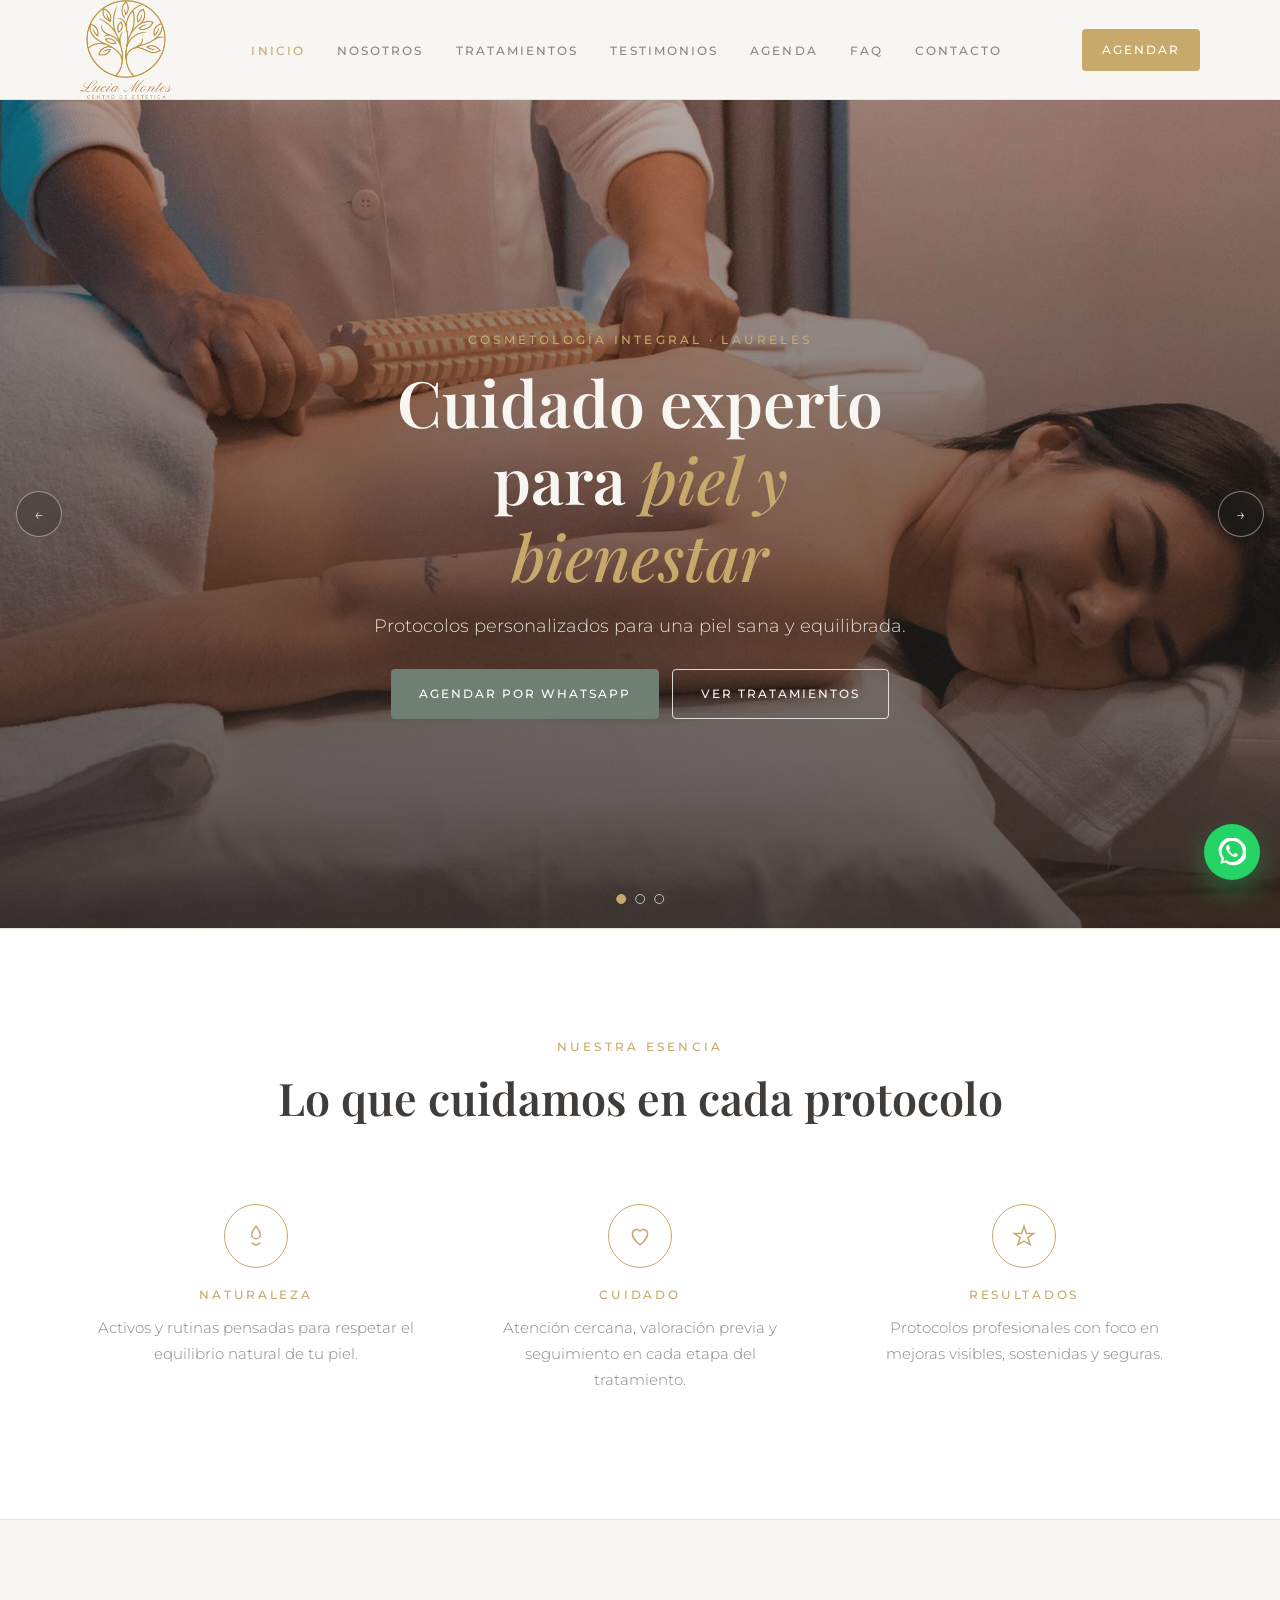
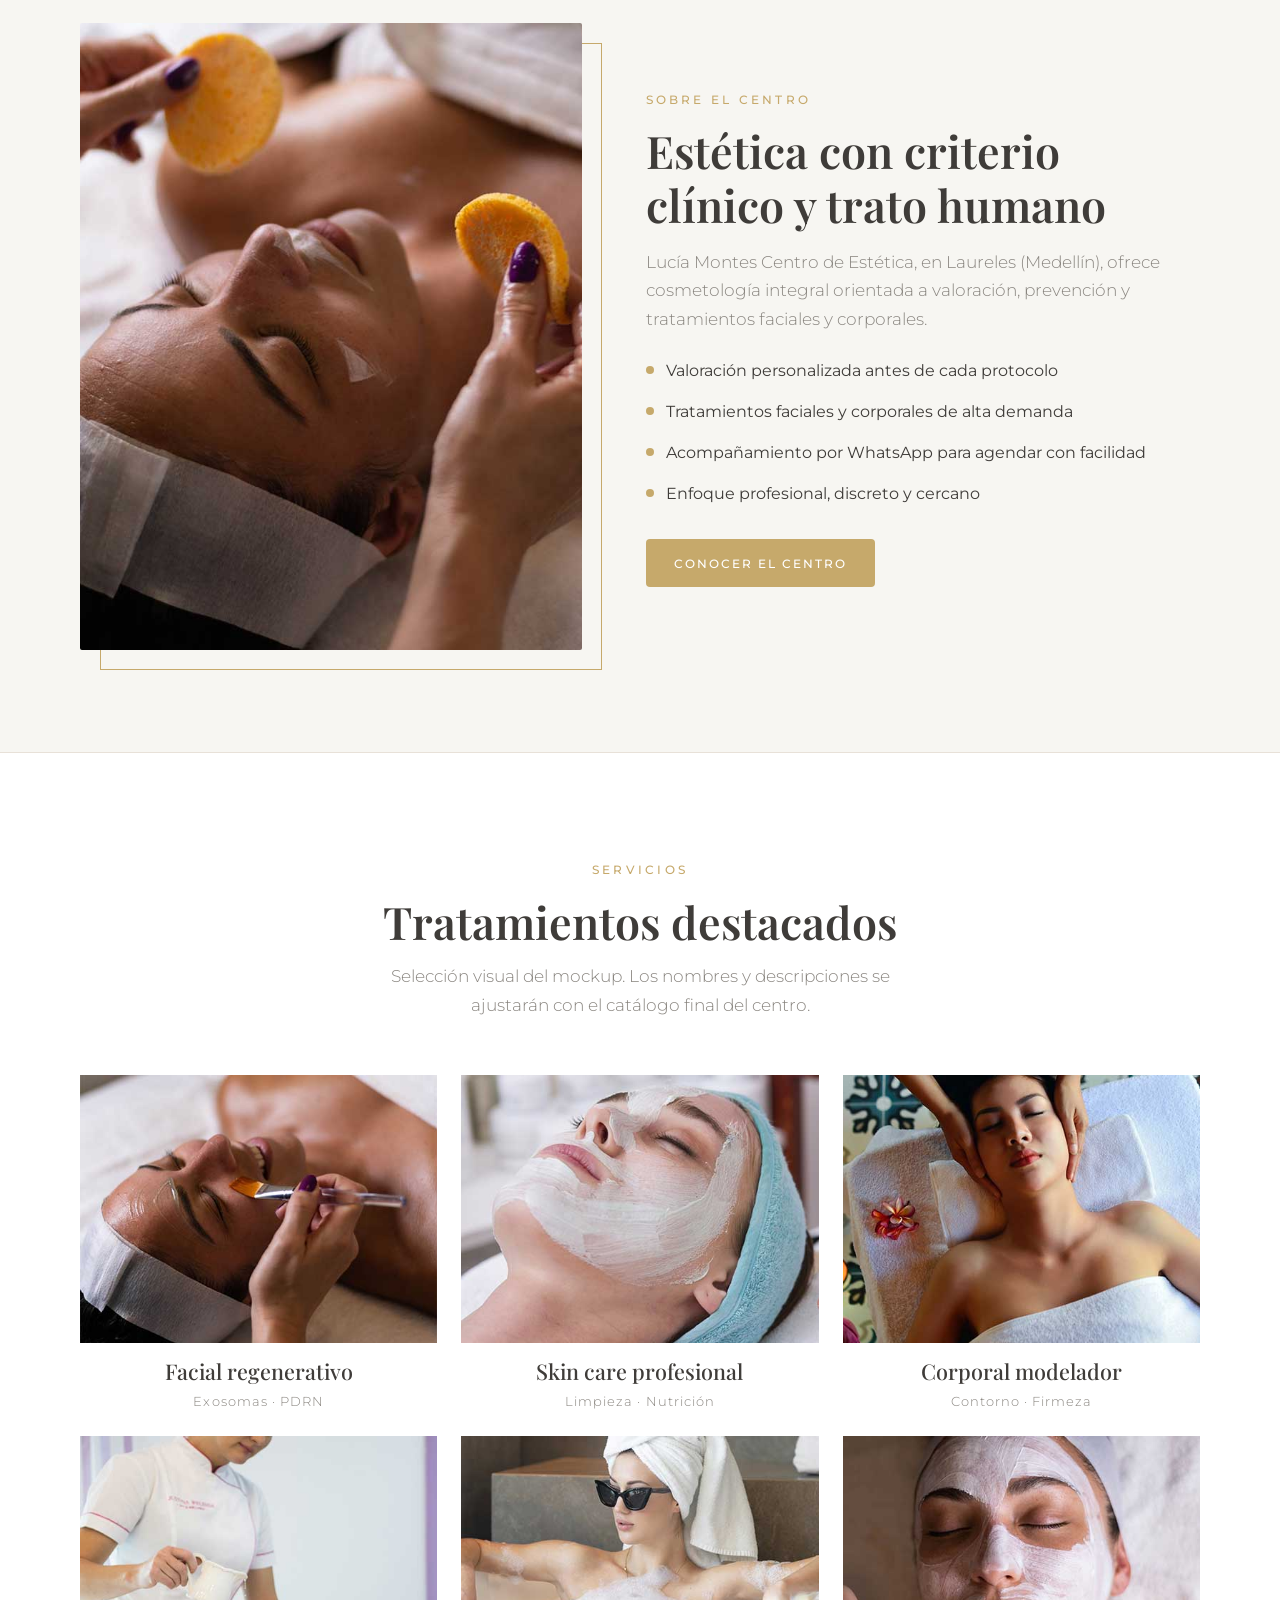
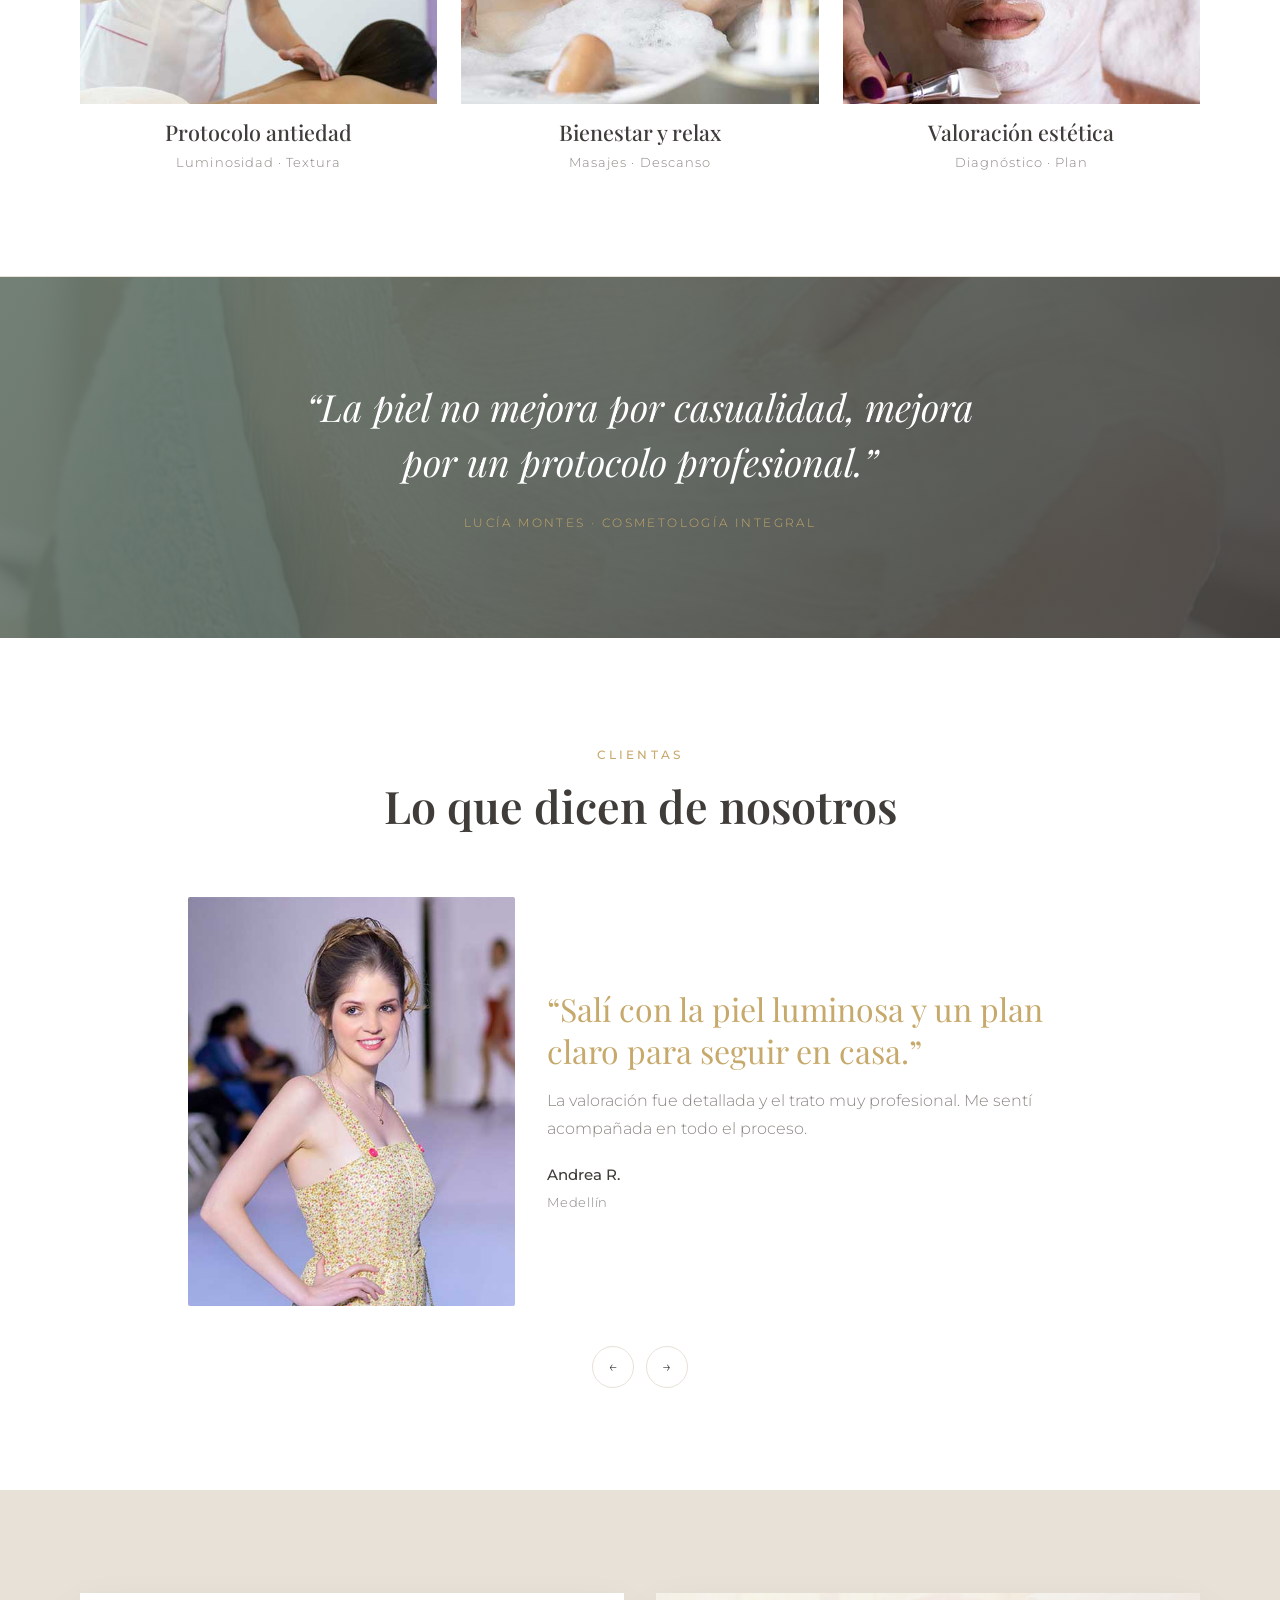
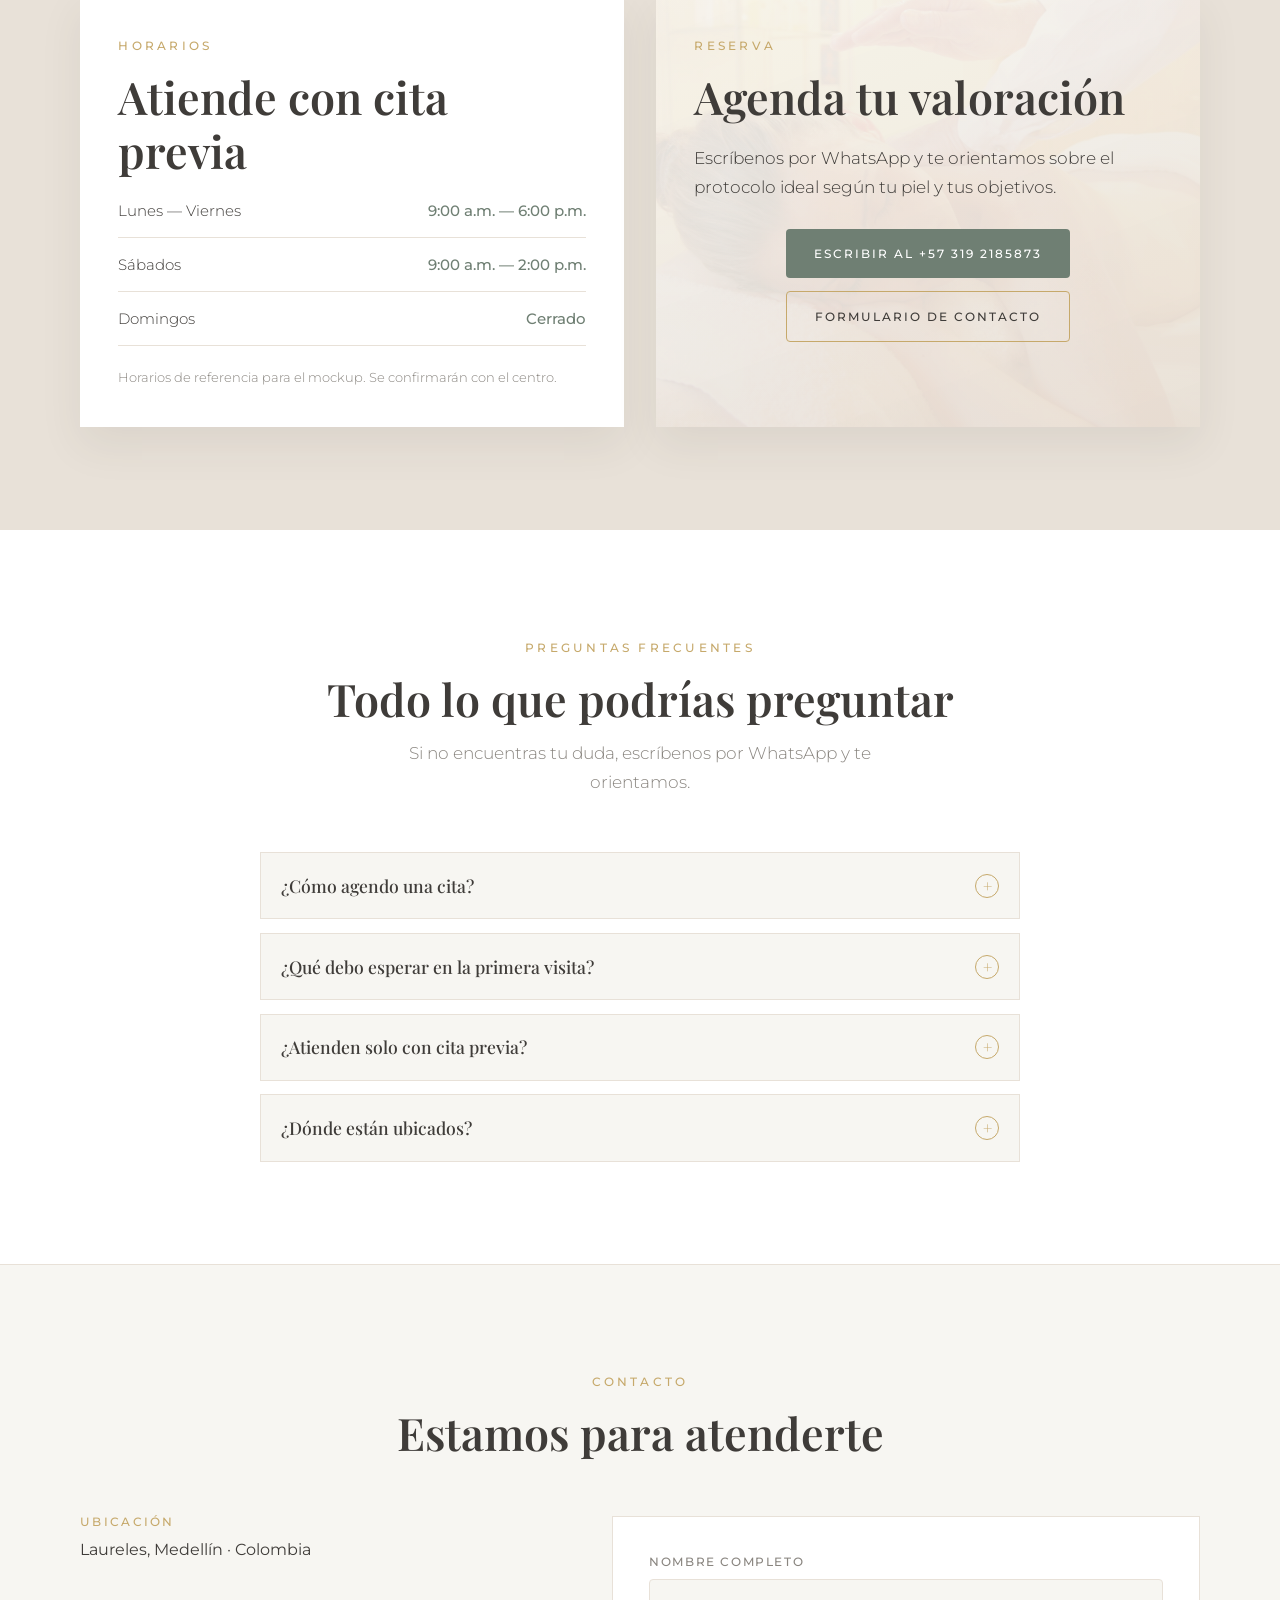
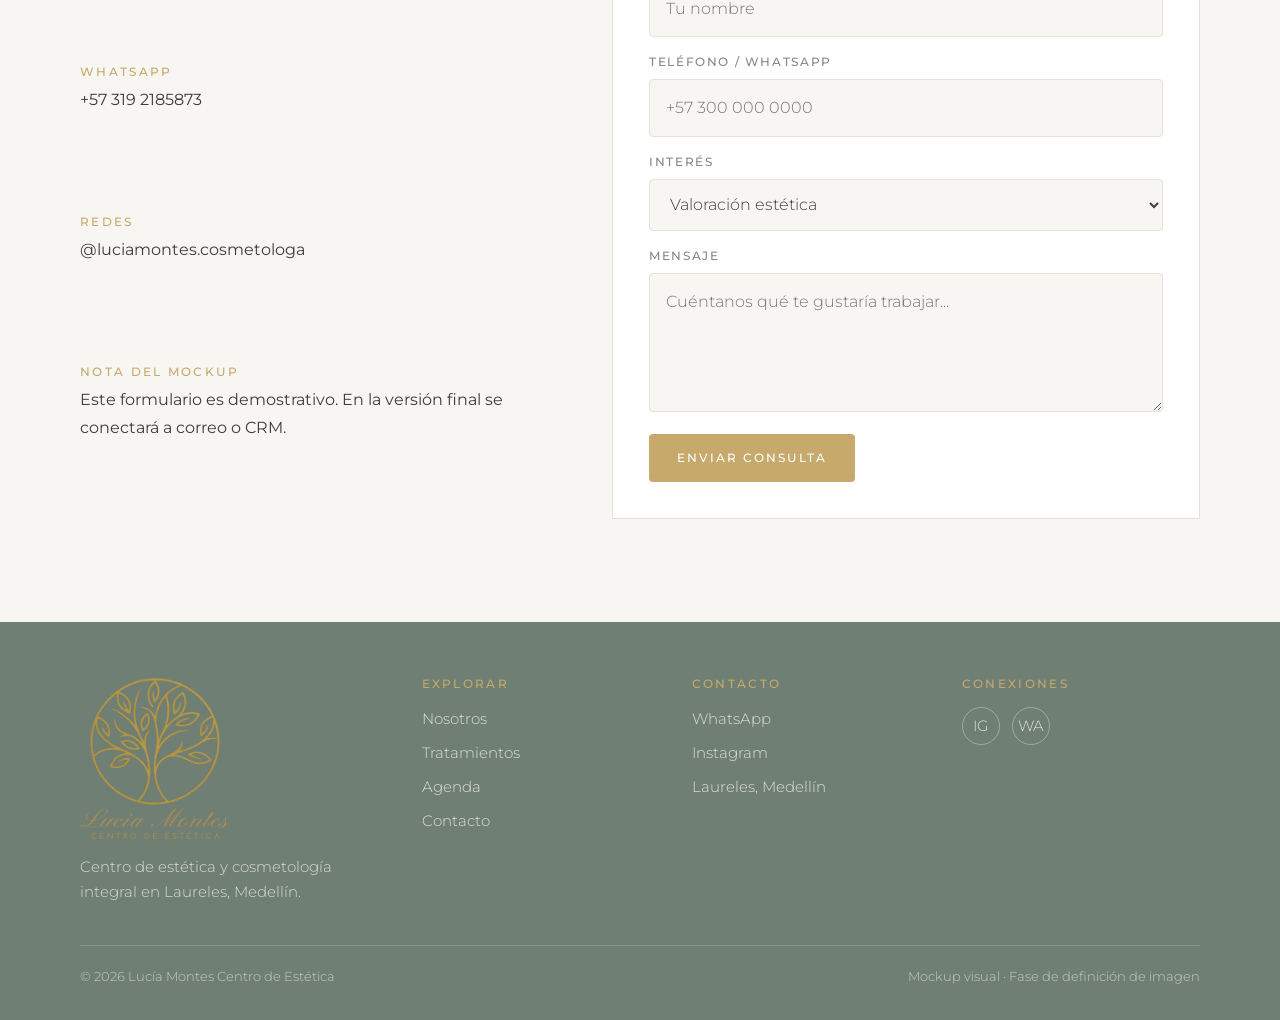
==== index.html @ 71ea3186 "Add Serenity-inspired motion and FAQ without changing core layout. Include branded preloader, scroll" ====
<!DOCTYPE html>
<html lang="es">
<head>
  <meta charset="UTF-8">
  <meta name="viewport" content="width=device-width, initial-scale=1.0">
  <title>Lucía Montes · Centro de Estética | Mockup</title>
  <meta name="description" content="Cosmetología integral en Laureles, Medellín. Protocolos personalizados para una piel sana y equilibrada.">
  <link rel="preconnect" href="https://fonts.googleapis.com">
  <link rel="preconnect" href="https://fonts.gstatic.com" crossorigin>
  <link href="https://fonts.googleapis.com/css2?family=Montserrat:wght@300;400;500;600&family=Playfair+Display:ital,wght@0,500;0,600;1,500;1,600&display=swap" rel="stylesheet">
  <link rel="stylesheet" href="css/styles.css">
  <link rel="icon" href="img/logo-icon.jpeg">
</head>
<body>
  <!-- Preloader inspirado en Serenity, con marca Lucía Montes -->
  <div class="preloader" id="preloader" aria-hidden="true">
    <div class="preloader-inner">
      <div class="preloader-icon" aria-hidden="true">
        <span class="ring"></span>
        <span class="ring"></span>
        <span class="ring"></span>
        <span class="center-dot"></span>
      </div>
      <span class="preloader-brand">Lucía <em>Montes</em></span>
    </div>
  </div>

  <!-- Header: menú limpio estilo Sitejet + logo de marca -->
  <header class="site-header" id="siteHeader">
    <div class="contenedor nav-barra">
      <a class="logo" href="#inicio" aria-label="Lucía Montes Centro de Estética">
        <img src="img/logo-transparente.png" alt="Lucía Montes Centro de Estética">
      </a>

      <button class="nav-toggle" id="navToggle" aria-label="Abrir menú" aria-expanded="false" aria-controls="navMenu">
        <span></span>
      </button>

      <nav>
        <ul class="nav-menu" id="navMenu">
          <li><a href="#inicio" class="active">Inicio</a></li>
          <li><a href="#nosotros">Nosotros</a></li>
          <li><a href="#tratamientos">Tratamientos</a></li>
          <li><a href="#testimonios">Testimonios</a></li>
          <li><a href="#agenda">Agenda</a></li>
          <li><a href="#faq">FAQ</a></li>
          <li><a href="#contacto">Contacto</a></li>
        </ul>
      </nav>

      <a class="btn btn-primario nav-cta" href="https://wa.me/573192185873" target="_blank" rel="noopener">Agendar</a>
    </div>
  </header>

  <main>
    <!-- Hero carrusel: estructura del template + marca Lucía Montes -->
    <section class="hero-carrusel" id="inicio" aria-roledescription="carrusel" aria-label="Destacados del centro">
      <div class="carrusel" data-carrusel>
        <div class="carrusel-track">
          <article class="carrusel-slide is-active">
            <img src="img/carousel-1.jpg" alt="Tratamiento facial en Lucía Montes">
            <div class="carrusel-overlay">
              <div class="carrusel-contenido">
                <span class="eyebrow eyebrow-claro">Cosmetología integral · Laureles</span>
                <h1>Cuidado experto para <em>piel y bienestar</em></h1>
                <p>Protocolos personalizados para una piel sana y equilibrada.</p>
                <div class="hero-acciones">
                  <a class="btn btn-whatsapp" href="https://wa.me/573192185873?text=Hola%2C%20quiero%20agendar%20una%20valoraci%C3%B3n" target="_blank" rel="noopener">Agendar por WhatsApp</a>
                  <a class="btn btn-claro" href="#tratamientos">Ver tratamientos</a>
                </div>
              </div>
            </div>
          </article>

          <article class="carrusel-slide">
            <img src="img/carousel-2.jpg" alt="Protocolos faciales regenerativos">
            <div class="carrusel-overlay">
              <div class="carrusel-contenido">
                <span class="eyebrow eyebrow-claro">Facial regenerativo</span>
                <h2 class="carrusel-titulo">Protocolos para luminosidad y firmeza</h2>
                <p>Valoración previa y acompañamiento en cada etapa del tratamiento.</p>
                <div class="hero-acciones">
                  <a class="btn btn-whatsapp" href="https://wa.me/573192185873?text=Hola%2C%20quiero%20informaci%C3%B3n%20de%20faciales" target="_blank" rel="noopener">Consultar facial</a>
                  <a class="btn btn-claro" href="#tratamientos">Ver tratamientos</a>
                </div>
              </div>
            </div>
          </article>

          <article class="carrusel-slide">
            <img src="img/carousel-3.jpg" alt="Tratamientos corporales">
            <div class="carrusel-overlay">
              <div class="carrusel-contenido">
                <span class="eyebrow eyebrow-claro">Corporal</span>
                <h2 class="carrusel-titulo">Cuerpo con criterio y resultados reales</h2>
                <p>Tratamientos corporales pensados para contorno, firmeza y bienestar.</p>
                <div class="hero-acciones">
                  <a class="btn btn-whatsapp" href="https://wa.me/573192185873?text=Hola%2C%20quiero%20informaci%C3%B3n%20corporal" target="_blank" rel="noopener">Consultar corporal</a>
                  <a class="btn btn-claro" href="#agenda">Agendar valoración</a>
                </div>
              </div>
            </div>
          </article>
        </div>

        <button class="carrusel-btn carrusel-prev" type="button" data-carrusel-prev aria-label="Imagen anterior">&#8592;</button>
        <button class="carrusel-btn carrusel-next" type="button" data-carrusel-next aria-label="Imagen siguiente">&#8594;</button>

        <div class="carrusel-indicadores" role="tablist" aria-label="Seleccionar imagen">
          <button type="button" class="is-active" data-carrusel-dot="0" aria-label="Ir a imagen 1"></button>
          <button type="button" data-carrusel-dot="1" aria-label="Ir a imagen 2"></button>
          <button type="button" data-carrusel-dot="2" aria-label="Ir a imagen 3"></button>
        </div>
      </div>
    </section>

    <!-- Valores: estructura Sitejet “We Care About” con lenguaje de marca -->
    <section class="seccion valores" id="valores">
      <div class="contenedor">
        <div class="seccion-titulo revelar">
          <span class="eyebrow">Nuestra esencia</span>
          <h2>Lo que cuidamos en cada protocolo</h2>
        </div>
        <div class="valores-grid">
          <article class="valor revelar">
            <div class="valor-icono" aria-hidden="true">
              <svg viewBox="0 0 24 24"><path d="M12 3c2.5 3 4 5.2 4 7.5a4 4 0 1 1-8 0C8 8.2 9.5 6 12 3z"/><path d="M8 18c1.2 1.4 2.5 2.2 4 2.2s2.8-.8 4-2.2"/></svg>
            </div>
            <h3>Naturaleza</h3>
            <p>Activos y rutinas pensadas para respetar el equilibrio natural de tu piel.</p>
          </article>
          <article class="valor revelar">
            <div class="valor-icono" aria-hidden="true">
              <svg viewBox="0 0 24 24"><path d="M12 20s-7-4.4-7-10a4 4 0 0 1 7-2.6A4 4 0 0 1 19 10c0 5.6-7 10-7 10z"/></svg>
            </div>
            <h3>Cuidado</h3>
            <p>Atención cercana, valoración previa y seguimiento en cada etapa del tratamiento.</p>
          </article>
          <article class="valor revelar">
            <div class="valor-icono" aria-hidden="true">
              <svg viewBox="0 0 24 24"><path d="M12 3l2.2 6.6H21l-5.4 3.9 2.1 6.5L12 16.8 6.3 20l2.1-6.5L3 9.6h6.8L12 3z"/></svg>
            </div>
            <h3>Resultados</h3>
            <p>Protocolos profesionales con foco en mejoras visibles, sostenidas y seguras.</p>
          </article>
        </div>
      </div>
    </section>

    <!-- Nosotros: bloque de plantilla HTML Codex, rediseñado -->
    <section class="seccion" id="nosotros">
      <div class="contenedor sobre-grid">
        <div class="sobre-foto revelar">
          <img src="img/about.jpg" alt="Espacio de atención Lucía Montes">
        </div>
        <div class="sobre-copy revelar">
          <span class="eyebrow">Sobre el centro</span>
          <h2>Estética con criterio clínico y trato humano</h2>
          <p class="lead">
            Lucía Montes Centro de Estética, en Laureles (Medellín), ofrece cosmetología integral
            orientada a valoración, prevención y tratamientos faciales y corporales.
          </p>
          <ul class="sobre-lista">
            <li>Valoración personalizada antes de cada protocolo</li>
            <li>Tratamientos faciales y corporales de alta demanda</li>
            <li>Acompañamiento por WhatsApp para agendar con facilidad</li>
            <li>Enfoque profesional, discreto y cercano</li>
          </ul>
          <a class="btn btn-primario" href="#contacto">Conocer el centro</a>
        </div>
      </div>
    </section>

    <!-- Tratamientos: grid visual Sitejet + catálogo tipo plantilla -->
    <section class="seccion" id="tratamientos" style="background: var(--blanco); border-block: 1px solid var(--beige-nude);">
      <div class="contenedor">
        <div class="seccion-titulo revelar">
          <span class="eyebrow">Servicios</span>
          <h2>Tratamientos destacados</h2>
          <p class="lead">Selección visual del mockup. Los nombres y descripciones se ajustarán con el catálogo final del centro.</p>
        </div>
        <div class="tratamientos-grid">
          <a class="tratamiento lift-on-hover revelar" href="#contacto">
            <figure class="img-zoom"><img src="img/service-1.jpg" alt="Tratamiento facial regenerativo"></figure>
            <h3>Facial regenerativo</h3>
            <span>Exosomas · PDRN</span>
          </a>
          <a class="tratamiento lift-on-hover revelar" href="#contacto">
            <figure class="img-zoom"><img src="img/service-2.jpg" alt="Cuidado de la piel"></figure>
            <h3>Skin care profesional</h3>
            <span>Limpieza · Nutrición</span>
          </a>
          <a class="tratamiento lift-on-hover revelar" href="#contacto">
            <figure class="img-zoom"><img src="img/service-3.jpg" alt="Tratamiento corporal"></figure>
            <h3>Corporal modelador</h3>
            <span>Contorno · Firmeza</span>
          </a>
          <a class="tratamiento lift-on-hover revelar" href="#contacto">
            <figure class="img-zoom"><img src="img/service-4.jpg" alt="Protocolo antiedad"></figure>
            <h3>Protocolo antiedad</h3>
            <span>Luminosidad · Textura</span>
          </a>
          <a class="tratamiento lift-on-hover revelar" href="#contacto">
            <figure class="img-zoom"><img src="img/service-5.jpg" alt="Masaje relajante"></figure>
            <h3>Bienestar y relax</h3>
            <span>Masajes · Descanso</span>
          </a>
          <a class="tratamiento lift-on-hover revelar" href="#contacto">
            <figure class="img-zoom"><img src="img/service-6.jpg" alt="Valoración estética"></figure>
            <h3>Valoración estética</h3>
            <span>Diagnóstico · Plan</span>
          </a>
        </div>
      </div>
    </section>

    <!-- Frase de marca -->
    <section class="seccion cita-marca">
      <div class="contenedor revelar">
        <blockquote>
          “La piel no mejora por casualidad, mejora por un protocolo profesional.”
        </blockquote>
        <cite>Lucía Montes · Cosmetología integral</cite>
      </div>
    </section>

    <!-- Testimonios: slider estilo Berlin -->
    <section class="seccion testimonios" id="testimonios">
      <div class="contenedor">
        <div class="seccion-titulo revelar">
          <span class="eyebrow">Clientas</span>
          <h2>Lo que dicen de nosotros</h2>
        </div>

        <div class="testimonio-slider revelar" data-slider>
          <div class="testimonio-track">
            <article class="testimonio">
              <img class="testimonio-foto" src="img/team-1.jpg" alt="Clienta satisfecha">
              <div class="testimonio-texto">
                <q>Salí con la piel luminosa y un plan claro para seguir en casa.</q>
                <p>La valoración fue detallada y el trato muy profesional. Me sentí acompañada en todo el proceso.</p>
                <strong>Andrea R.</strong>
                <span>Medellín</span>
              </div>
            </article>
            <article class="testimonio">
              <img class="testimonio-foto" src="img/carousel-2.jpg" alt="Resultado de tratamiento">
              <div class="testimonio-texto">
                <q>El protocolo corporal superó lo que esperaba.</q>
                <p>Agenda fácil por WhatsApp y seguimiento cercano. El espacio transmite calma y confianza.</p>
                <strong>Carolina M.</strong>
                <span>Laureles</span>
              </div>
            </article>
            <article class="testimonio">
              <img class="testimonio-foto" src="img/about.jpg" alt="Experiencia en el centro">
              <div class="testimonio-texto">
                <q>Por fin encontré un centro con criterio y resultados.</q>
                <p>Me explicaron cada paso sin promesas vacías. Eso marca la diferencia.</p>
                <strong>Juliana P.</strong>
                <span>Envigado</span>
              </div>
            </article>
          </div>
          <div class="slider-controles">
            <button class="slider-btn" type="button" data-prev aria-label="Anterior">&#8592;</button>
            <button class="slider-btn" type="button" data-next aria-label="Siguiente">&#8594;</button>
          </div>
        </div>
      </div>
    </section>

    <!-- Agenda: horarios (plantilla) + CTA WhatsApp -->
    <section class="seccion agenda" id="agenda">
      <div class="contenedor agenda-grid">
        <div class="agenda-card revelar">
          <span class="eyebrow">Horarios</span>
          <h2>Atiende con cita previa</h2>
          <ul class="horarios">
            <li><span>Lunes — Viernes</span><span>9:00 a.m. — 6:00 p.m.</span></li>
            <li><span>Sábados</span><span>9:00 a.m. — 2:00 p.m.</span></li>
            <li><span>Domingos</span><span>Cerrado</span></li>
          </ul>
          <p class="form-nota" style="margin-top: 1.25rem;">Horarios de referencia para el mockup. Se confirmarán con el centro.</p>
        </div>
        <div class="cta-card revelar">
          <span class="eyebrow">Reserva</span>
          <h2>Agenda tu valoración</h2>
          <p class="lead">Escríbenos por WhatsApp y te orientamos sobre el protocolo ideal según tu piel y tus objetivos.</p>
          <div class="hero-acciones">
            <a class="btn btn-whatsapp" href="https://wa.me/573192185873?text=Hola%2C%20quiero%20agendar%20una%20valoraci%C3%B3n" target="_blank" rel="noopener">Escribir al +57 319 2185873</a>
            <a class="btn btn-outline" href="#contacto">Formulario de contacto</a>
          </div>
        </div>
      </div>
    </section>

    <!-- FAQ: elemento útil de Serenity -->
    <section class="seccion faq" id="faq">
      <div class="contenedor">
        <div class="seccion-titulo revelar">
          <span class="eyebrow">Preguntas frecuentes</span>
          <h2>Todo lo que podrías preguntar</h2>
          <p class="lead">Si no encuentras tu duda, escríbenos por WhatsApp y te orientamos.</p>
        </div>
        <div class="faq-lista revelar">
          <article class="faq-item">
            <button class="faq-head" type="button" aria-expanded="false">
              <span>¿Cómo agendo una cita?</span>
              <span class="faq-icon" aria-hidden="true">+</span>
            </button>
            <div class="faq-body">
              <p>Escríbenos por WhatsApp al +57 319 2185873 o usa el formulario de contacto. Te guiamos según tu objetivo y te confirmamos disponibilidad.</p>
            </div>
          </article>
          <article class="faq-item">
            <button class="faq-head" type="button" aria-expanded="false">
              <span>¿Qué debo esperar en la primera visita?</span>
              <span class="faq-icon" aria-hidden="true">+</span>
            </button>
            <div class="faq-body">
              <p>Hacemos una valoración personalizada, revisamos tu historial y objetivos, y definimos el protocolo más adecuado antes de iniciar cualquier tratamiento.</p>
            </div>
          </article>
          <article class="faq-item">
            <button class="faq-head" type="button" aria-expanded="false">
              <span>¿Atienden solo con cita previa?</span>
              <span class="faq-icon" aria-hidden="true">+</span>
            </button>
            <div class="faq-body">
              <p>Sí. Trabajamos con cita previa para cuidar el tiempo de cada clienta y garantizar un espacio tranquilo y personalizado.</p>
            </div>
          </article>
          <article class="faq-item">
            <button class="faq-head" type="button" aria-expanded="false">
              <span>¿Dónde están ubicados?</span>
              <span class="faq-icon" aria-hidden="true">+</span>
            </button>
            <div class="faq-body">
              <p>Estamos en Laureles, Medellín. Al agendar te compartimos la dirección exacta y recomendaciones de llegada.</p>
            </div>
          </article>
        </div>
      </div>
    </section>

    <!-- Contacto -->
    <section class="seccion" id="contacto">
      <div class="contenedor">
        <div class="seccion-titulo revelar">
          <span class="eyebrow">Contacto</span>
          <h2>Estamos para atenderte</h2>
        </div>
        <div class="contacto-grid">
          <div class="contacto-datos revelar">
            <div class="dato">
              <h3>Ubicación</h3>
              <p>Laureles, Medellín · Colombia</p>
            </div>
            <div class="dato">
              <h3>WhatsApp</h3>
              <p><a href="https://wa.me/573192185873" target="_blank" rel="noopener">+57 319 2185873</a></p>
            </div>
            <div class="dato">
              <h3>Redes</h3>
              <p><a href="https://instagram.com/luciamontes.cosmetologa" target="_blank" rel="noopener">@luciamontes.cosmetologa</a></p>
            </div>
            <div class="dato">
              <h3>Nota del mockup</h3>
              <p>Este formulario es demostrativo. En la versión final se conectará a correo o CRM.</p>
            </div>
          </div>

          <form class="formulario revelar" id="formContacto" action="#" method="post">
            <div class="campo">
              <label for="nombre">Nombre completo</label>
              <input id="nombre" name="nombre" type="text" placeholder="Tu nombre" required>
            </div>
            <div class="campo">
              <label for="telefono">Teléfono / WhatsApp</label>
              <input id="telefono" name="telefono" type="tel" placeholder="+57 300 000 0000" required>
            </div>
            <div class="campo">
              <label for="servicio">Interés</label>
              <select id="servicio" name="servicio">
                <option value="valoracion">Valoración estética</option>
                <option value="facial">Tratamiento facial</option>
                <option value="corporal">Tratamiento corporal</option>
                <option value="otro">Otro</option>
              </select>
            </div>
            <div class="campo">
              <label for="mensaje">Mensaje</label>
              <textarea id="mensaje" name="mensaje" rows="4" placeholder="Cuéntanos qué te gustaría trabajar..."></textarea>
            </div>
            <button class="btn btn-primario" type="submit">Enviar consulta</button>
            <p class="form-nota" id="formFeedback" hidden>Gracias. En el mockup este envío solo simula la confirmación.</p>
          </form>
        </div>
      </div>
    </section>
  </main>

  <footer class="site-footer">
    <div class="contenedor">
      <div class="footer-grid">
        <div class="footer-brand">
          <img src="img/logo-transparente.png" alt="Lucía Montes">
          <p>Centro de estética y cosmetología integral en Laureles, Medellín.</p>
        </div>
        <div>
          <h3>Explorar</h3>
          <a href="#nosotros">Nosotros</a>
          <a href="#tratamientos">Tratamientos</a>
          <a href="#agenda">Agenda</a>
          <a href="#contacto">Contacto</a>
        </div>
        <div>
          <h3>Contacto</h3>
          <a href="https://wa.me/573192185873" target="_blank" rel="noopener">WhatsApp</a>
          <a href="https://instagram.com/luciamontes.cosmetologa" target="_blank" rel="noopener">Instagram</a>
          <a href="#inicio">Laureles, Medellín</a>
        </div>
        <div>
          <h3>Conexiones</h3>
          <div class="redes">
            <a href="https://instagram.com/luciamontes.cosmetologa" target="_blank" rel="noopener" aria-label="Instagram">IG</a>
            <a href="https://wa.me/573192185873" target="_blank" rel="noopener" aria-label="WhatsApp">WA</a>
          </div>
        </div>
      </div>
      <div class="footer-copy">
        <span>© 2026 Lucía Montes Centro de Estética</span>
        <span>Mockup visual · Fase de definición de imagen</span>
      </div>
    </div>
  </footer>

  <button class="scroll-top" id="scrollTop" type="button" aria-label="Volver arriba">↑</button>

  <a class="wa-flotante" href="https://wa.me/573192185873" target="_blank" rel="noopener" aria-label="Chatear por WhatsApp">
    <svg viewBox="0 0 24 24" aria-hidden="true"><path d="M20.5 3.5A11 11 0 0 0 3.1 17.7L2 22l4.4-1.1A11 11 0 1 0 20.5 3.5zm-8.5 17a9 9 0 0 1-4.6-1.3l-.3-.2-2.6.7.7-2.5-.2-.3a9 9 0 1 1 7 3.6zm5-6.7c-.3-.1-1.6-.8-1.9-.9s-.4-.1-.6.1-.7.9-.8 1-.3.2-.6.1a7.4 7.4 0 0 1-2.2-1.4 8.2 8.2 0 0 1-1.5-1.9c-.2-.3 0-.4.1-.6l.5-.6c.1-.2.2-.3.3-.5s0-.4 0-.5-.6-1.5-.8-2-.4-.5-.6-.5h-.5c-.2 0-.5.1-.7.3a2.3 2.3 0 0 0-.7 1.7c0 1 0 1.9.8 3a13 13 0 0 0 2.5 3 11.7 11.7 0 0 0 3.5 2.1c.5.2.9.2 1.2.1a2.5 2.5 0 0 0 1.7-1.1c.2-.3.2-.6.1-.8l-.5-.2z"/></svg>
  </a>

  <script src="js/main.js"></script>
</body>
</html>
---- css/styles.css ----
/* =========================================================
   Lucía Montes — Centro de Estética
   Mockup visual · Paleta y tipografía de marca
   ========================================================= */

:root {
  --verde-salvia: #6f7f73;
  --beige-nude: #e8e1d8;
  --blanco-marfil: #f7f6f2;
  --dorado-champan: #c6a96b;
  --gris-taupe: #8a8680;
  --texto: #3f3c39;
  --texto-suave: #8a8680;
  --blanco: #ffffff;
  --sombra-suave: 0 18px 40px rgba(63, 60, 57, 0.08);
  --radio: 4px;
  --contenedor: 1120px;
  --fuente-display: "Playfair Display", Georgia, serif;
  --fuente-cuerpo: "Montserrat", system-ui, sans-serif;
  --transicion: 0.3s ease;
}

*,
*::before,
*::after {
  box-sizing: border-box;
  margin: 0;
  padding: 0;
}

html {
  scroll-behavior: smooth;
}

body {
  font-family: var(--fuente-cuerpo);
  font-weight: 300;
  font-size: 1rem;
  line-height: 1.7;
  color: var(--texto);
  background: var(--blanco-marfil);
  -webkit-font-smoothing: antialiased;
}

img {
  max-width: 100%;
  display: block;
}

a {
  color: inherit;
  text-decoration: none;
  transition: color var(--transicion), background var(--transicion), border-color var(--transicion);
}

ul {
  list-style: none;
}

button {
  font: inherit;
  border: none;
  background: none;
  cursor: pointer;
}

.contenedor {
  width: min(100% - 3rem, var(--contenedor));
  margin-inline: auto;
}

.eyebrow {
  display: inline-block;
  font-size: 0.72rem;
  font-weight: 500;
  letter-spacing: 0.28em;
  text-transform: uppercase;
  color: var(--dorado-champan);
  margin-bottom: 0.85rem;
}

h1,
h2,
h3 {
  font-family: var(--fuente-display);
  font-weight: 600;
  line-height: 1.2;
  color: var(--texto);
}

h1 {
  font-size: clamp(2.4rem, 5vw, 4.4rem);
}

h2 {
  font-size: clamp(1.9rem, 3.5vw, 3rem);
}

h3 {
  font-size: 1.25rem;
}

.lead {
  font-size: 1.05rem;
  color: var(--texto-suave);
  max-width: 34rem;
}

.seccion {
  padding: clamp(4rem, 8vw, 6.5rem) 0;
  position: relative;
}

.seccion-titulo {
  text-align: center;
  margin-bottom: clamp(2.5rem, 5vw, 3.5rem);
}

.seccion-titulo .lead {
  margin: 0.85rem auto 0;
}

/* ---------- Botones ---------- */

.btn {
  display: inline-flex;
  align-items: center;
  justify-content: center;
  gap: 0.55rem;
  min-height: 3rem;
  padding: 0.85rem 1.75rem;
  border-radius: var(--radio);
  font-size: 0.78rem;
  font-weight: 500;
  letter-spacing: 0.16em;
  text-transform: uppercase;
  transition: transform var(--transicion), box-shadow var(--transicion), background var(--transicion), color var(--transicion);
}

.btn:hover {
  transform: translateY(-1px);
}

.btn-primario {
  background: var(--dorado-champan);
  color: var(--blanco);
}

.btn-primario:hover {
  background: #b59758;
  box-shadow: 0 10px 24px rgba(198, 169, 107, 0.35);
}

.btn-outline {
  border: 1px solid var(--dorado-champan);
  color: var(--texto);
  background: transparent;
}

.btn-outline:hover {
  background: var(--dorado-champan);
  color: var(--blanco);
}

.btn-whatsapp {
  background: var(--verde-salvia);
  color: var(--blanco);
}

.btn-whatsapp:hover {
  background: #5f6e63;
}

/* ---------- Header ---------- */

.site-header {
  position: sticky;
  top: 0;
  z-index: 100;
  background: rgba(247, 246, 242, 0.92);
  backdrop-filter: blur(12px);
  border-bottom: 1px solid rgba(232, 225, 216, 0.9);
  transition: box-shadow var(--transicion), background var(--transicion), border-color var(--transicion);
}

.site-header.scrolled {
  background: rgba(247, 246, 242, 0.96);
  border-bottom-color: var(--beige-nude);
  box-shadow: 0 8px 28px -14px rgba(63, 60, 57, 0.28);
}

.nav-barra {
  display: flex;
  align-items: center;
  justify-content: space-between;
  gap: 1.5rem;
  min-height: 5.25rem;
}

.logo {
  display: flex;
  align-items: center;
  flex-shrink: 0;
}

.logo img {
  width: clamp(72px, 10vw, 92px);
  height: auto;
}

.nav-menu {
  display: flex;
  align-items: center;
  gap: clamp(1rem, 2.5vw, 2rem);
}

.nav-menu a {
  font-size: 0.72rem;
  font-weight: 500;
  letter-spacing: 0.18em;
  text-transform: uppercase;
  color: var(--gris-taupe);
}

.nav-menu a:hover,
.nav-menu a.active {
  color: var(--dorado-champan);
}

.nav-cta {
  display: inline-flex;
  min-height: 2.6rem;
  padding: 0.65rem 1.25rem;
}

.nav-toggle {
  display: none;
  width: 2.5rem;
  height: 2.5rem;
  place-items: center;
  border: 1px solid var(--beige-nude);
  border-radius: var(--radio);
}

.nav-toggle span,
.nav-toggle span::before,
.nav-toggle span::after {
  display: block;
  width: 1.1rem;
  height: 1.5px;
  background: var(--texto);
  position: relative;
  transition: var(--transicion);
}

.nav-toggle span::before,
.nav-toggle span::after {
  content: "";
  position: absolute;
  left: 0;
}

.nav-toggle span::before {
  top: -5px;
}

.nav-toggle span::after {
  top: 5px;
}

/* ---------- Hero carrusel (template + marca) ---------- */

.hero-carrusel {
  position: relative;
}

.carrusel {
  position: relative;
  min-height: min(92vh, 860px);
  overflow: hidden;
  background: #2b2927;
}

.carrusel-track {
  position: absolute;
  inset: 0;
}

.carrusel-slide {
  position: absolute;
  inset: 0;
  opacity: 0;
  visibility: hidden;
  transition: opacity 0.9s ease, visibility 0.9s ease;
}

.carrusel-slide.is-active {
  opacity: 1;
  visibility: visible;
  z-index: 1;
}

.carrusel-slide img {
  width: 100%;
  height: 100%;
  object-fit: cover;
  transform: scale(1.04);
  transition: transform 7s ease;
}

.carrusel-slide.is-active img {
  transform: scale(1);
}

.carrusel-overlay {
  position: absolute;
  inset: 0;
  display: grid;
  place-items: center;
  padding: 5rem 1.5rem 4rem;
  background:
    linear-gradient(
      180deg,
      rgba(35, 33, 31, 0.35) 0%,
      rgba(35, 33, 31, 0.55) 40%,
      rgba(35, 33, 31, 0.72) 100%
    );
  text-align: center;
  color: var(--blanco-marfil);
}

.carrusel-contenido {
  max-width: 780px;
}

.eyebrow-claro {
  color: var(--dorado-champan);
}

.carrusel-contenido h1,
.carrusel-titulo {
  color: var(--blanco-marfil);
  margin: 0 auto 1rem;
  font-size: clamp(2.2rem, 5vw, 4.2rem);
  max-width: 14ch;
}

.carrusel-contenido h1 em,
.carrusel-titulo em {
  font-style: italic;
  color: var(--dorado-champan);
  font-weight: 500;
}

.carrusel-contenido p {
  margin: 0 auto 1.75rem;
  max-width: 36rem;
  color: rgba(247, 246, 242, 0.88);
  font-size: clamp(1rem, 1.5vw, 1.1rem);
}

.hero-acciones {
  display: flex;
  flex-wrap: wrap;
  justify-content: center;
  gap: 0.85rem;
}

.btn-claro {
  border: 1px solid rgba(247, 246, 242, 0.85);
  color: var(--blanco-marfil);
  background: transparent;
}

.btn-claro:hover {
  background: var(--blanco-marfil);
  color: var(--texto);
}

.carrusel-btn {
  position: absolute;
  top: 50%;
  z-index: 3;
  transform: translateY(-50%);
  width: 46px;
  height: 46px;
  border-radius: 50%;
  border: 1px solid rgba(247, 246, 242, 0.45);
  color: var(--blanco-marfil);
  background: rgba(35, 33, 31, 0.28);
  backdrop-filter: blur(4px);
  display: grid;
  place-items: center;
  transition: var(--transicion);
}

.carrusel-btn:hover {
  border-color: var(--dorado-champan);
  color: var(--dorado-champan);
}

.carrusel-prev {
  left: 1rem;
}

.carrusel-next {
  right: 1rem;
}

.carrusel-indicadores {
  position: absolute;
  left: 50%;
  bottom: 1.5rem;
  z-index: 3;
  transform: translateX(-50%);
  display: flex;
  gap: 0.55rem;
}

.carrusel-indicadores button {
  width: 10px;
  height: 10px;
  border-radius: 50%;
  border: 1px solid rgba(247, 246, 242, 0.7);
  background: transparent;
  padding: 0;
  transition: var(--transicion);
}

.carrusel-indicadores button.is-active,
.carrusel-indicadores button:hover {
  background: var(--dorado-champan);
  border-color: var(--dorado-champan);
}

/* ---------- Valores ---------- */

.valores {
  background: var(--blanco);
  border-block: 1px solid var(--beige-nude);
}

.valores-grid {
  display: grid;
  grid-template-columns: repeat(3, 1fr);
  gap: 2rem;
}

.valor {
  text-align: center;
  padding: 1.5rem 1rem;
  transition: transform var(--transicion), box-shadow var(--transicion);
}

.valor:hover {
  transform: translateY(-6px);
}

.valor-icono {
  width: 64px;
  height: 64px;
  margin: 0 auto 1.25rem;
  border: 1px solid var(--dorado-champan);
  border-radius: 50%;
  display: grid;
  place-items: center;
  color: var(--dorado-champan);
}

.valor-icono svg {
  width: 26px;
  height: 26px;
  fill: none;
  stroke: currentColor;
  stroke-width: 1.4;
}

.valor h3 {
  font-family: var(--fuente-cuerpo);
  font-size: 0.78rem;
  font-weight: 500;
  letter-spacing: 0.22em;
  text-transform: uppercase;
  color: var(--dorado-champan);
  margin-bottom: 0.75rem;
}

.valor p {
  color: var(--texto-suave);
  font-size: 0.95rem;
}

/* ---------- Sobre nosotros ---------- */

.sobre-grid {
  display: grid;
  grid-template-columns: 0.95fr 1.05fr;
  gap: clamp(2rem, 5vw, 4rem);
  align-items: center;
}

.sobre-foto {
  position: relative;
}

.sobre-foto img {
  width: 100%;
  aspect-ratio: 4 / 5;
  object-fit: cover;
  border-radius: 2px;
}

.sobre-foto::after {
  content: "";
  position: absolute;
  inset: 1.25rem -1.25rem -1.25rem 1.25rem;
  border: 1px solid var(--dorado-champan);
  z-index: -1;
}

.sobre-copy .lead {
  margin: 1rem 0 1.5rem;
}

.sobre-lista {
  display: grid;
  gap: 0.85rem;
  margin-bottom: 2rem;
}

.sobre-lista li {
  display: flex;
  align-items: flex-start;
  gap: 0.75rem;
  color: var(--texto);
  font-weight: 400;
}

.sobre-lista li::before {
  content: "";
  width: 8px;
  height: 8px;
  margin-top: 0.55rem;
  border-radius: 50%;
  background: var(--dorado-champan);
  flex-shrink: 0;
}

/* ---------- Tratamientos (grid Sitejet) ---------- */

.tratamientos-grid {
  display: grid;
  grid-template-columns: repeat(3, 1fr);
  gap: 1.5rem;
}

.tratamiento {
  display: block;
}

.lift-on-hover {
  transition: transform var(--transicion), box-shadow var(--transicion);
}

.lift-on-hover:hover {
  transform: translateY(-8px);
  box-shadow: var(--sombra-suave);
}

.tratamiento figure,
.img-zoom {
  overflow: hidden;
  margin-bottom: 1rem;
  background: var(--beige-nude);
}

.tratamiento img,
.img-zoom img {
  width: 100%;
  aspect-ratio: 4 / 3;
  object-fit: cover;
  transition: transform 0.7s ease;
}

.tratamiento:hover img,
.img-zoom:hover img {
  transform: scale(1.08);
}

.tratamiento h3 {
  font-family: var(--fuente-display);
  font-size: 1.35rem;
  text-align: center;
  font-weight: 500;
}

.tratamiento span {
  display: block;
  text-align: center;
  margin-top: 0.35rem;
  font-size: 0.8rem;
  letter-spacing: 0.08em;
  color: var(--gris-taupe);
}

/* ---------- Cita de marca ---------- */

.cita-marca {
  background:
    linear-gradient(120deg, rgba(111, 127, 115, 0.92), rgba(63, 60, 57, 0.88)),
    url("../img/opening.jpg") center / cover;
  color: var(--blanco);
  text-align: center;
}

.cita-marca blockquote {
  font-family: var(--fuente-display);
  font-style: italic;
  font-size: clamp(1.5rem, 3vw, 2.35rem);
  line-height: 1.45;
  max-width: 18em;
  margin: 0 auto 1.25rem;
}

.cita-marca cite {
  font-style: normal;
  font-size: 0.75rem;
  letter-spacing: 0.2em;
  text-transform: uppercase;
  color: var(--dorado-champan);
}

/* ---------- Testimonios ---------- */

.testimonios {
  background: var(--blanco);
}

.testimonio-slider {
  position: relative;
  max-width: 920px;
  margin: 0 auto;
  overflow: hidden;
}

.testimonio-track {
  display: flex;
  transition: transform 0.5s ease;
}

.testimonio {
  min-width: 100%;
  display: grid;
  grid-template-columns: 0.75fr 1.25fr;
  gap: 2rem;
  align-items: center;
  padding: 0.5rem;
}

.testimonio-foto {
  width: 100%;
  aspect-ratio: 4 / 5;
  object-fit: cover;
  border-radius: 2px;
}

.testimonio-texto q {
  display: block;
  font-family: var(--fuente-display);
  font-size: clamp(1.4rem, 2.5vw, 2rem);
  color: var(--dorado-champan);
  line-height: 1.3;
  margin-bottom: 1rem;
}

.testimonio-texto p {
  color: var(--texto-suave);
  margin-bottom: 1.25rem;
}

.testimonio-texto strong {
  display: block;
  font-weight: 500;
  font-size: 0.95rem;
}

.testimonio-texto span {
  font-size: 0.8rem;
  color: var(--gris-taupe);
  letter-spacing: 0.06em;
}

.slider-controles {
  display: flex;
  justify-content: center;
  gap: 0.75rem;
  margin-top: 2rem;
}

.slider-btn {
  width: 42px;
  height: 42px;
  border: 1px solid var(--beige-nude);
  border-radius: 50%;
  color: var(--texto);
  display: grid;
  place-items: center;
  transition: var(--transicion);
}

.slider-btn:hover {
  border-color: var(--dorado-champan);
  color: var(--dorado-champan);
}

/* ---------- Horarios + CTA ---------- */

.agenda {
  background: var(--beige-nude);
}

.agenda-grid {
  display: grid;
  grid-template-columns: 1fr 1fr;
  gap: 2rem;
  align-items: stretch;
}

.agenda-card,
.cta-card {
  background: var(--blanco);
  padding: clamp(1.75rem, 3vw, 2.5rem);
  box-shadow: var(--sombra-suave);
}

.agenda-card h2,
.cta-card h2 {
  margin-bottom: 1.25rem;
}

.horarios {
  display: grid;
  gap: 0.85rem;
}

.horarios li {
  display: flex;
  justify-content: space-between;
  gap: 1rem;
  padding-bottom: 0.85rem;
  border-bottom: 1px solid var(--beige-nude);
  font-size: 0.95rem;
}

.horarios li span:last-child {
  color: var(--verde-salvia);
  font-weight: 500;
}

.cta-card {
  background:
    linear-gradient(160deg, rgba(247, 246, 242, 0.92), rgba(232, 225, 216, 0.95)),
    url("../img/carousel-2.jpg") center / cover;
}

.cta-card .lead {
  margin-bottom: 1.75rem;
  color: var(--texto);
}

.cta-card .hero-acciones {
  margin-top: 0.5rem;
}

/* ---------- Contacto ---------- */

.contacto-grid {
  display: grid;
  grid-template-columns: 0.9fr 1.1fr;
  gap: clamp(2rem, 4vw, 3.5rem);
}

.contacto-datos {
  display: grid;
  gap: 1.5rem;
}

.dato h3 {
  font-family: var(--fuente-cuerpo);
  font-size: 0.72rem;
  letter-spacing: 0.2em;
  text-transform: uppercase;
  color: var(--dorado-champan);
  margin-bottom: 0.4rem;
  font-weight: 500;
}

.dato p,
.dato a {
  color: var(--texto);
  font-weight: 400;
}

.dato a:hover {
  color: var(--verde-salvia);
}

.formulario {
  display: grid;
  gap: 1rem;
  background: var(--blanco);
  padding: clamp(1.5rem, 3vw, 2.25rem);
  border: 1px solid var(--beige-nude);
}

.campo {
  display: grid;
  gap: 0.4rem;
}

.campo label {
  font-size: 0.72rem;
  letter-spacing: 0.14em;
  text-transform: uppercase;
  color: var(--gris-taupe);
  font-weight: 500;
}

.campo input,
.campo textarea,
.campo select {
  width: 100%;
  border: 1px solid var(--beige-nude);
  background: var(--blanco-marfil);
  padding: 0.9rem 1rem;
  font: inherit;
  color: var(--texto);
  border-radius: var(--radio);
  outline: none;
  transition: border-color var(--transicion);
}

.campo input:focus,
.campo textarea:focus,
.campo select:focus {
  border-color: var(--dorado-champan);
}

.formulario .btn {
  width: fit-content;
  margin-top: 0.35rem;
}

.form-nota {
  font-size: 0.82rem;
  color: var(--texto-suave);
}

/* ---------- Footer ---------- */

.site-footer {
  background: var(--verde-salvia);
  color: rgba(247, 246, 242, 0.9);
  padding: 3.5rem 0 2rem;
}

.footer-grid {
  display: grid;
  grid-template-columns: 1.3fr 1fr 1fr 1fr;
  gap: 2rem;
  margin-bottom: 2.5rem;
}

.footer-brand img {
  width: 150px;
  margin-bottom: 1rem;
  opacity: 0.95;
}

.footer-brand p {
  font-size: 0.92rem;
  max-width: 26ch;
  color: rgba(247, 246, 242, 0.78);
}

.site-footer h3 {
  font-family: var(--fuente-cuerpo);
  font-size: 0.72rem;
  letter-spacing: 0.2em;
  text-transform: uppercase;
  color: var(--dorado-champan);
  margin-bottom: 1rem;
  font-weight: 500;
}

.site-footer a {
  display: block;
  margin-bottom: 0.55rem;
  color: rgba(247, 246, 242, 0.82);
  font-size: 0.92rem;
}

.site-footer a:hover {
  color: var(--blanco);
}

.redes {
  display: flex;
  gap: 0.75rem;
}

.redes a {
  width: 38px;
  height: 38px;
  border: 1px solid rgba(247, 246, 242, 0.35);
  border-radius: 50%;
  display: grid;
  place-items: center;
  margin: 0;
}

.footer-copy {
  border-top: 1px solid rgba(247, 246, 242, 0.18);
  padding-top: 1.25rem;
  display: flex;
  flex-wrap: wrap;
  justify-content: space-between;
  gap: 0.75rem;
  font-size: 0.8rem;
  color: rgba(247, 246, 242, 0.65);
}

/* ---------- WhatsApp flotante ---------- */

.wa-flotante {
  position: fixed;
  right: 1.25rem;
  bottom: 1.25rem;
  z-index: 120;
  width: 56px;
  height: 56px;
  border-radius: 50%;
  background: #25d366;
  color: white;
  display: grid;
  place-items: center;
  box-shadow: 0 12px 28px rgba(37, 211, 102, 0.35);
  transition: transform var(--transicion);
}

.wa-flotante:hover {
  transform: scale(1.06);
}

.wa-flotante svg {
  width: 28px;
  height: 28px;
  fill: currentColor;
}

/* ---------- Scroll top (Serenity) ---------- */

.scroll-top {
  position: fixed;
  right: 1.35rem;
  bottom: 5.6rem;
  z-index: 118;
  width: 46px;
  height: 46px;
  border-radius: 50%;
  border: none;
  background: var(--verde-salvia);
  color: var(--blanco);
  font-size: 1.1rem;
  cursor: pointer;
  display: none;
  place-items: center;
  box-shadow: 0 10px 24px rgba(111, 127, 115, 0.3);
  transition: background var(--transicion), transform var(--transicion), opacity var(--transicion);
}

.scroll-top.show {
  display: grid;
}

.scroll-top:hover {
  background: #5f6e63;
  transform: translateY(-2px);
}

/* ---------- Preloader (Serenity → marca Lucía) ---------- */

.preloader {
  position: fixed;
  inset: 0;
  z-index: 9999;
  display: flex;
  align-items: center;
  justify-content: center;
  background: var(--blanco-marfil);
  transition: opacity 0.7s ease, visibility 0.7s ease;
}

.preloader.hidden {
  opacity: 0;
  visibility: hidden;
  pointer-events: none;
}

.preloader-inner {
  display: flex;
  flex-direction: column;
  align-items: center;
  gap: 1.25rem;
}

.preloader-icon {
  position: relative;
  width: 72px;
  height: 72px;
}

.preloader-icon .ring {
  position: absolute;
  inset: 0;
  border: 1.5px solid rgba(198, 169, 107, 0.45);
  border-radius: 50%;
  animation: 2s cubic-bezier(0.4, 0, 0.2, 1) infinite preloader-ring;
}

.preloader-icon .ring:nth-child(2) {
  inset: 8px;
  animation-delay: 0.2s;
  border-color: rgba(111, 127, 115, 0.4);
}

.preloader-icon .ring:nth-child(3) {
  inset: 16px;
  animation-delay: 0.4s;
  border-color: rgba(198, 169, 107, 0.55);
}

.preloader-icon .center-dot {
  position: absolute;
  inset: 28px;
  border-radius: 50%;
  background: var(--dorado-champan);
  animation: 1.8s ease-in-out infinite preloader-dot;
}

.preloader-brand {
  font-family: var(--fuente-display);
  font-size: 1.45rem;
  letter-spacing: 0.06em;
  color: var(--verde-salvia);
  animation: 2s ease-in-out infinite preloader-fade-text;
}

.preloader-brand em {
  font-style: italic;
  color: var(--dorado-champan);
  font-weight: 500;
}

@keyframes preloader-ring {
  0%,
  100% {
    transform: scale(1);
    opacity: 0.55;
  }
  50% {
    transform: scale(1.12);
    opacity: 1;
  }
}

@keyframes preloader-dot {
  0%,
  100% {
    transform: scale(0.85);
    opacity: 0.7;
  }
  50% {
    transform: scale(1.15);
    opacity: 1;
  }
}

@keyframes preloader-fade-text {
  0%,
  100% {
    opacity: 0.55;
  }
  50% {
    opacity: 1;
  }
}

/* ---------- FAQ ---------- */

.faq {
  background: var(--blanco);
  border-block: 1px solid var(--beige-nude);
}

.faq-lista {
  max-width: 760px;
  margin: 0 auto;
  display: grid;
  gap: 0.85rem;
}

.faq-item {
  border: 1px solid var(--beige-nude);
  background: var(--blanco-marfil);
  transition: box-shadow var(--transicion), border-color var(--transicion);
}

.faq-item:hover,
.faq-item.open {
  border-color: rgba(198, 169, 107, 0.55);
  box-shadow: var(--sombra-suave);
}

.faq-head {
  width: 100%;
  display: flex;
  align-items: center;
  justify-content: space-between;
  gap: 1rem;
  padding: 1.1rem 1.25rem;
  text-align: left;
  font-family: var(--fuente-display);
  font-size: 1.1rem;
  font-weight: 500;
  color: var(--texto);
}

.faq-icon {
  flex-shrink: 0;
  width: 1.5rem;
  height: 1.5rem;
  border-radius: 50%;
  border: 1px solid var(--dorado-champan);
  color: var(--dorado-champan);
  display: grid;
  place-items: center;
  font-size: 1rem;
  line-height: 1;
  transition: transform var(--transicion), background var(--transicion), color var(--transicion);
}

.faq-item.open .faq-icon {
  transform: rotate(45deg);
  background: var(--dorado-champan);
  color: var(--blanco);
}

.faq-body {
  max-height: 0;
  overflow: hidden;
  transition: max-height 0.35s ease;
}

.faq-item.open .faq-body {
  max-height: 220px;
}

.faq-body p {
  padding: 0 1.25rem 1.2rem;
  color: var(--texto-suave);
  font-size: 0.95rem;
}

/* ---------- Reveal ---------- */

.revelar {
  opacity: 0;
  transform: translateY(24px);
  transition: opacity 0.8s cubic-bezier(0.22, 1, 0.36, 1), transform 0.8s cubic-bezier(0.22, 1, 0.36, 1);
}

.revelar.visible {
  opacity: 1;
  transform: none;
}

.agenda-card,
.cta-card,
.formulario {
  transition: transform var(--transicion), box-shadow var(--transicion);
}

.agenda-card:hover,
.cta-card:hover,
.formulario:hover {
  transform: translateY(-4px);
  box-shadow: var(--sombra-suave);
}

/* ---------- Responsive ---------- */

@media (max-width: 980px) {
  .sobre-grid,
  .agenda-grid,
  .contacto-grid,
  .testimonio {
    grid-template-columns: 1fr;
  }

  .carrusel {
    min-height: min(86vh, 720px);
  }

  .carrusel-btn {
    display: none;
  }

  .valores-grid,
  .tratamientos-grid {
    grid-template-columns: 1fr 1fr;
  }

  .footer-grid {
    grid-template-columns: 1fr 1fr;
  }

  .sobre-foto::after {
    inset: 1rem -0.75rem -0.75rem 1rem;
  }

  .nav-cta {
    display: none;
  }
}

@media (max-width: 760px) {
  .nav-toggle {
    display: grid;
  }

  .nav-menu {
    position: absolute;
    top: 100%;
    left: 0;
    right: 0;
    background: var(--blanco-marfil);
    border-bottom: 1px solid var(--beige-nude);
    flex-direction: column;
    align-items: stretch;
    padding: 1rem 1.5rem 1.35rem;
    gap: 0;
    display: none;
  }

  .nav-menu.open {
    display: flex;
  }

  .nav-menu a {
    padding: 0.85rem 0;
    border-bottom: 1px solid var(--beige-nude);
  }

  .valores-grid,
  .tratamientos-grid,
  .footer-grid {
    grid-template-columns: 1fr;
  }

  .contenedor {
    width: min(100% - 2rem, var(--contenedor));
  }
}
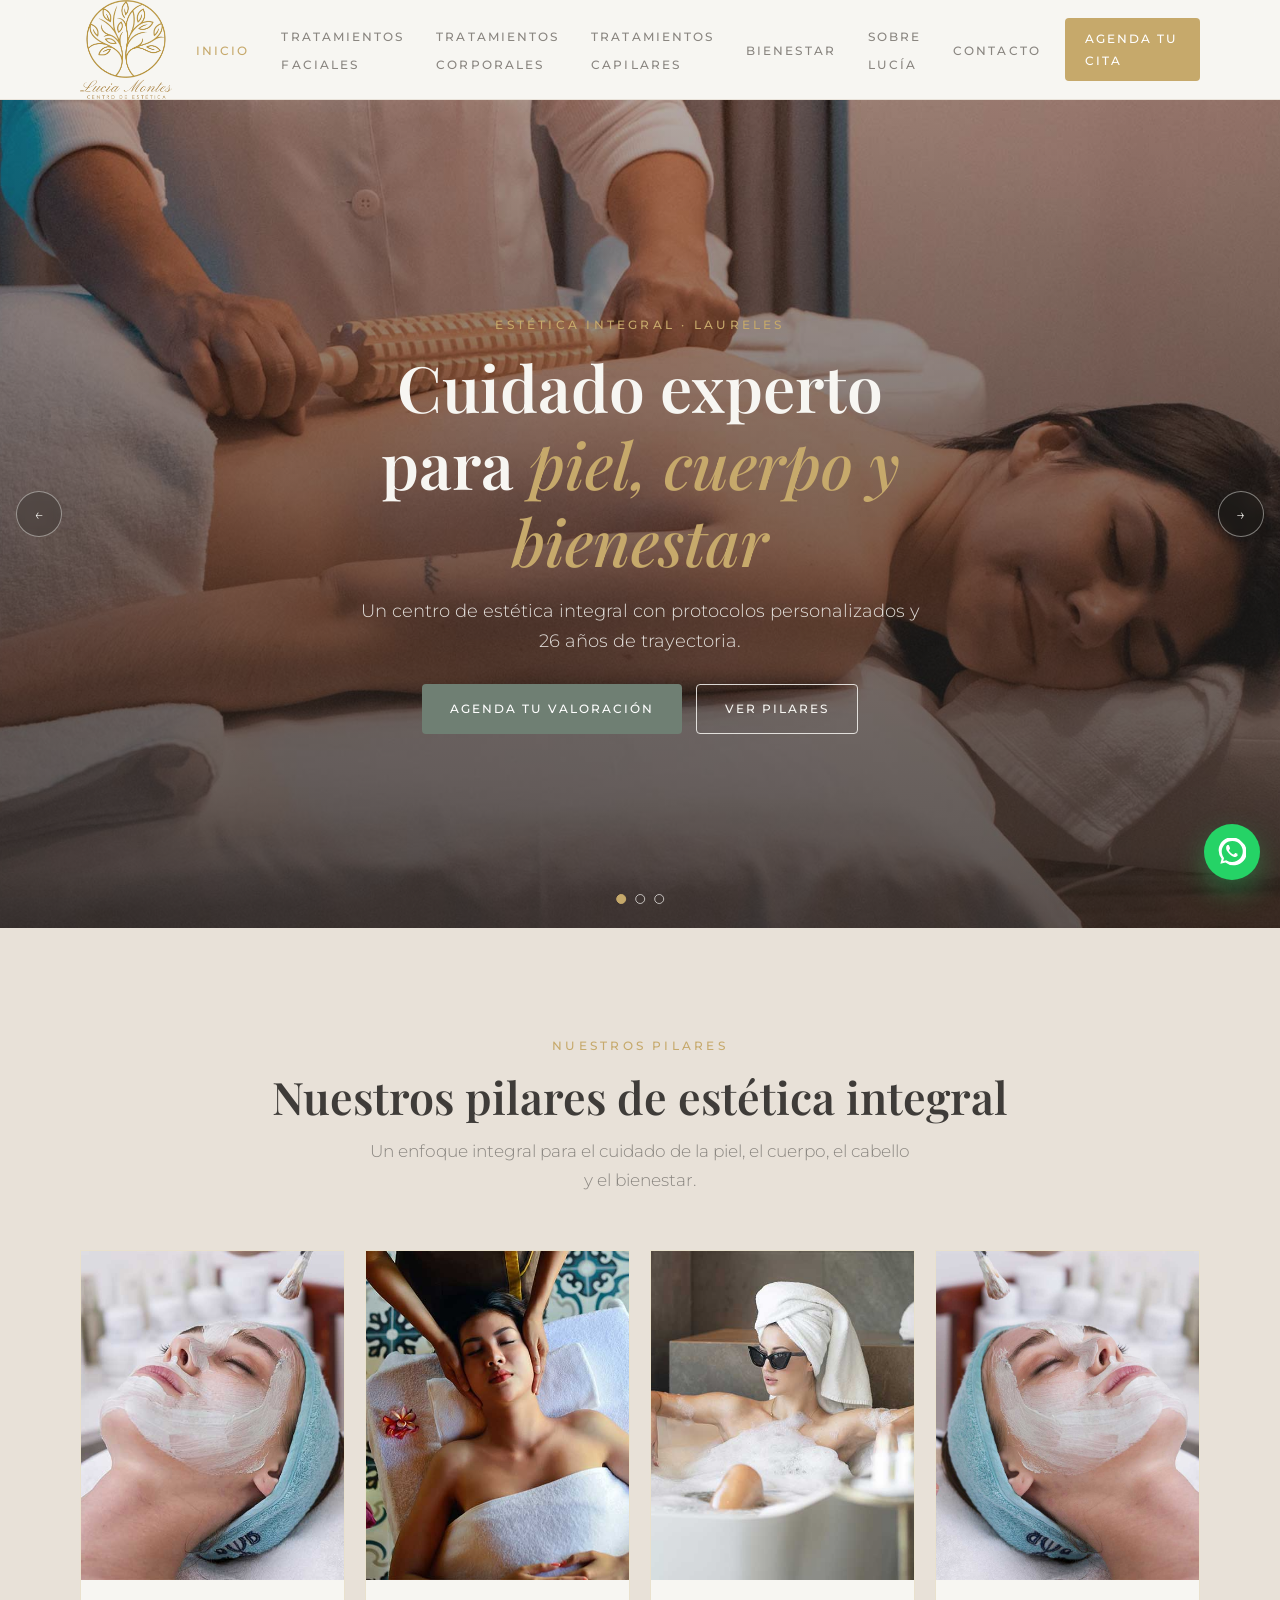
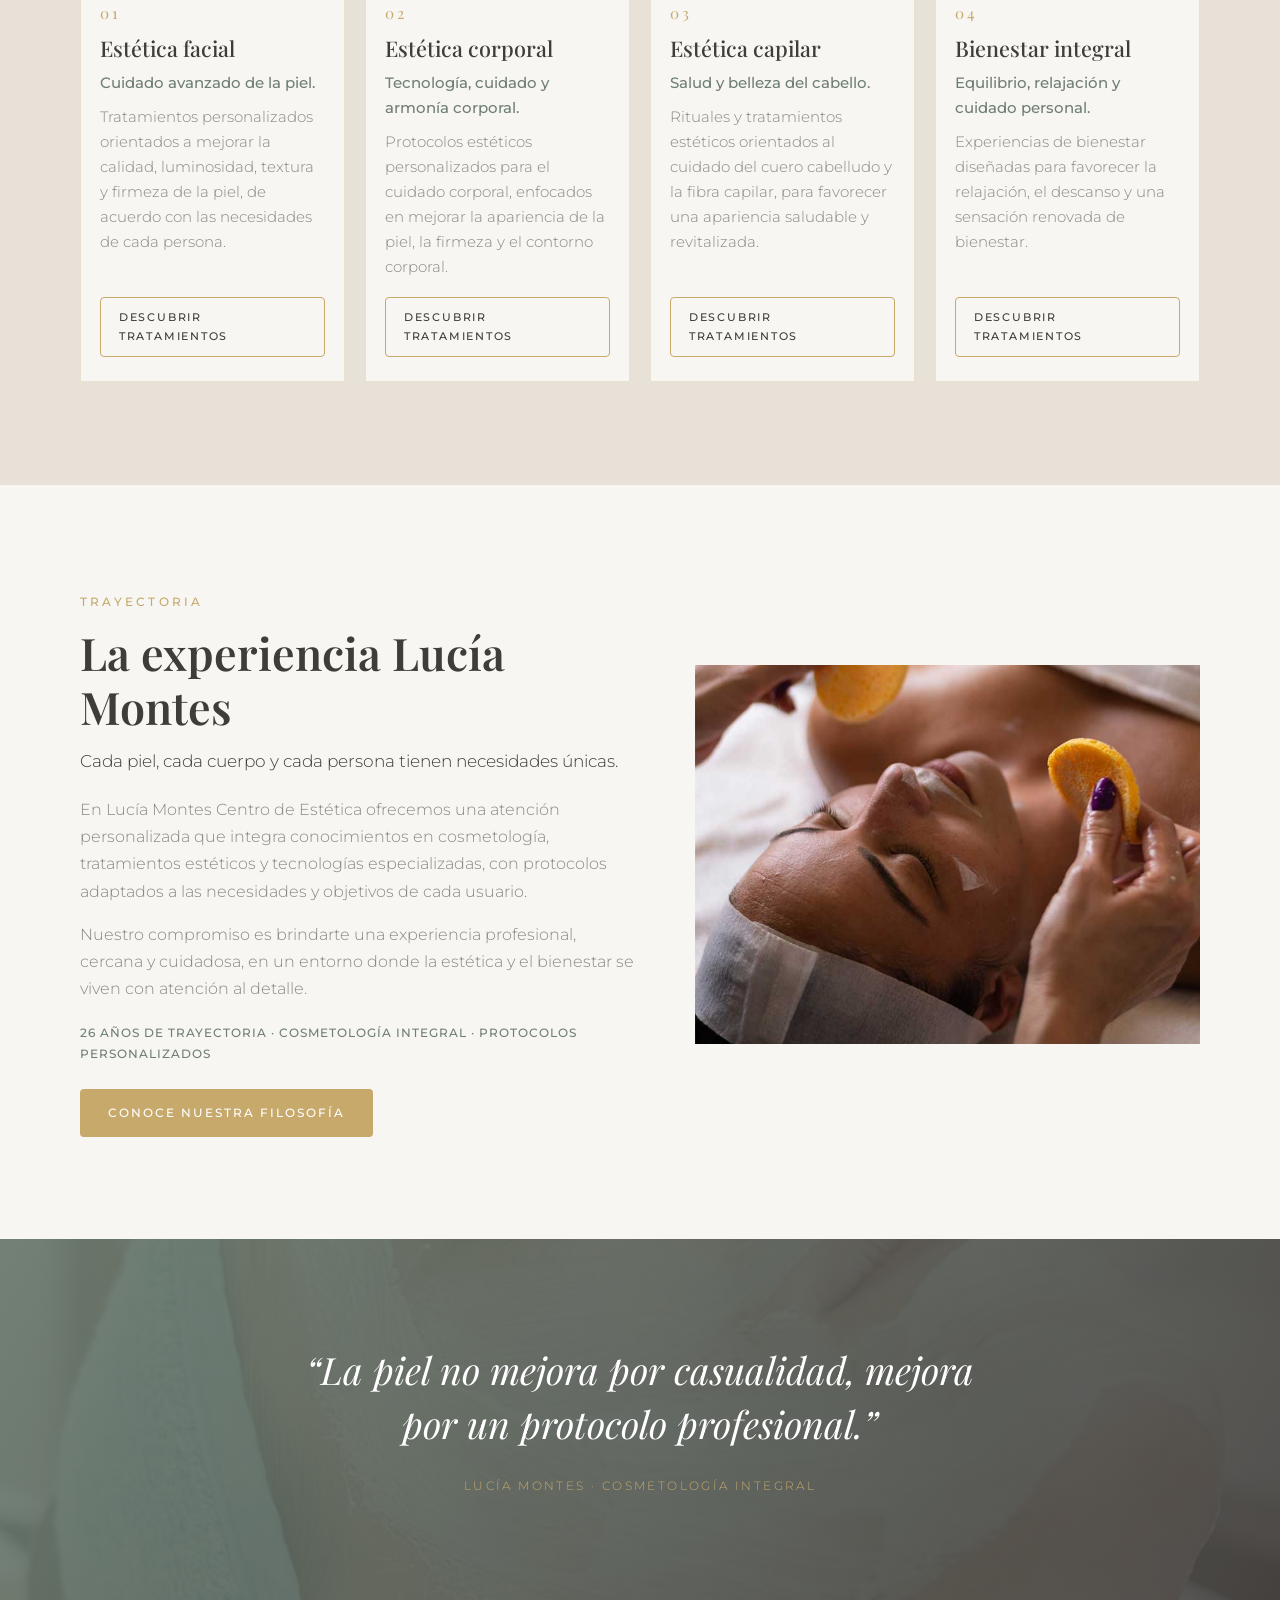
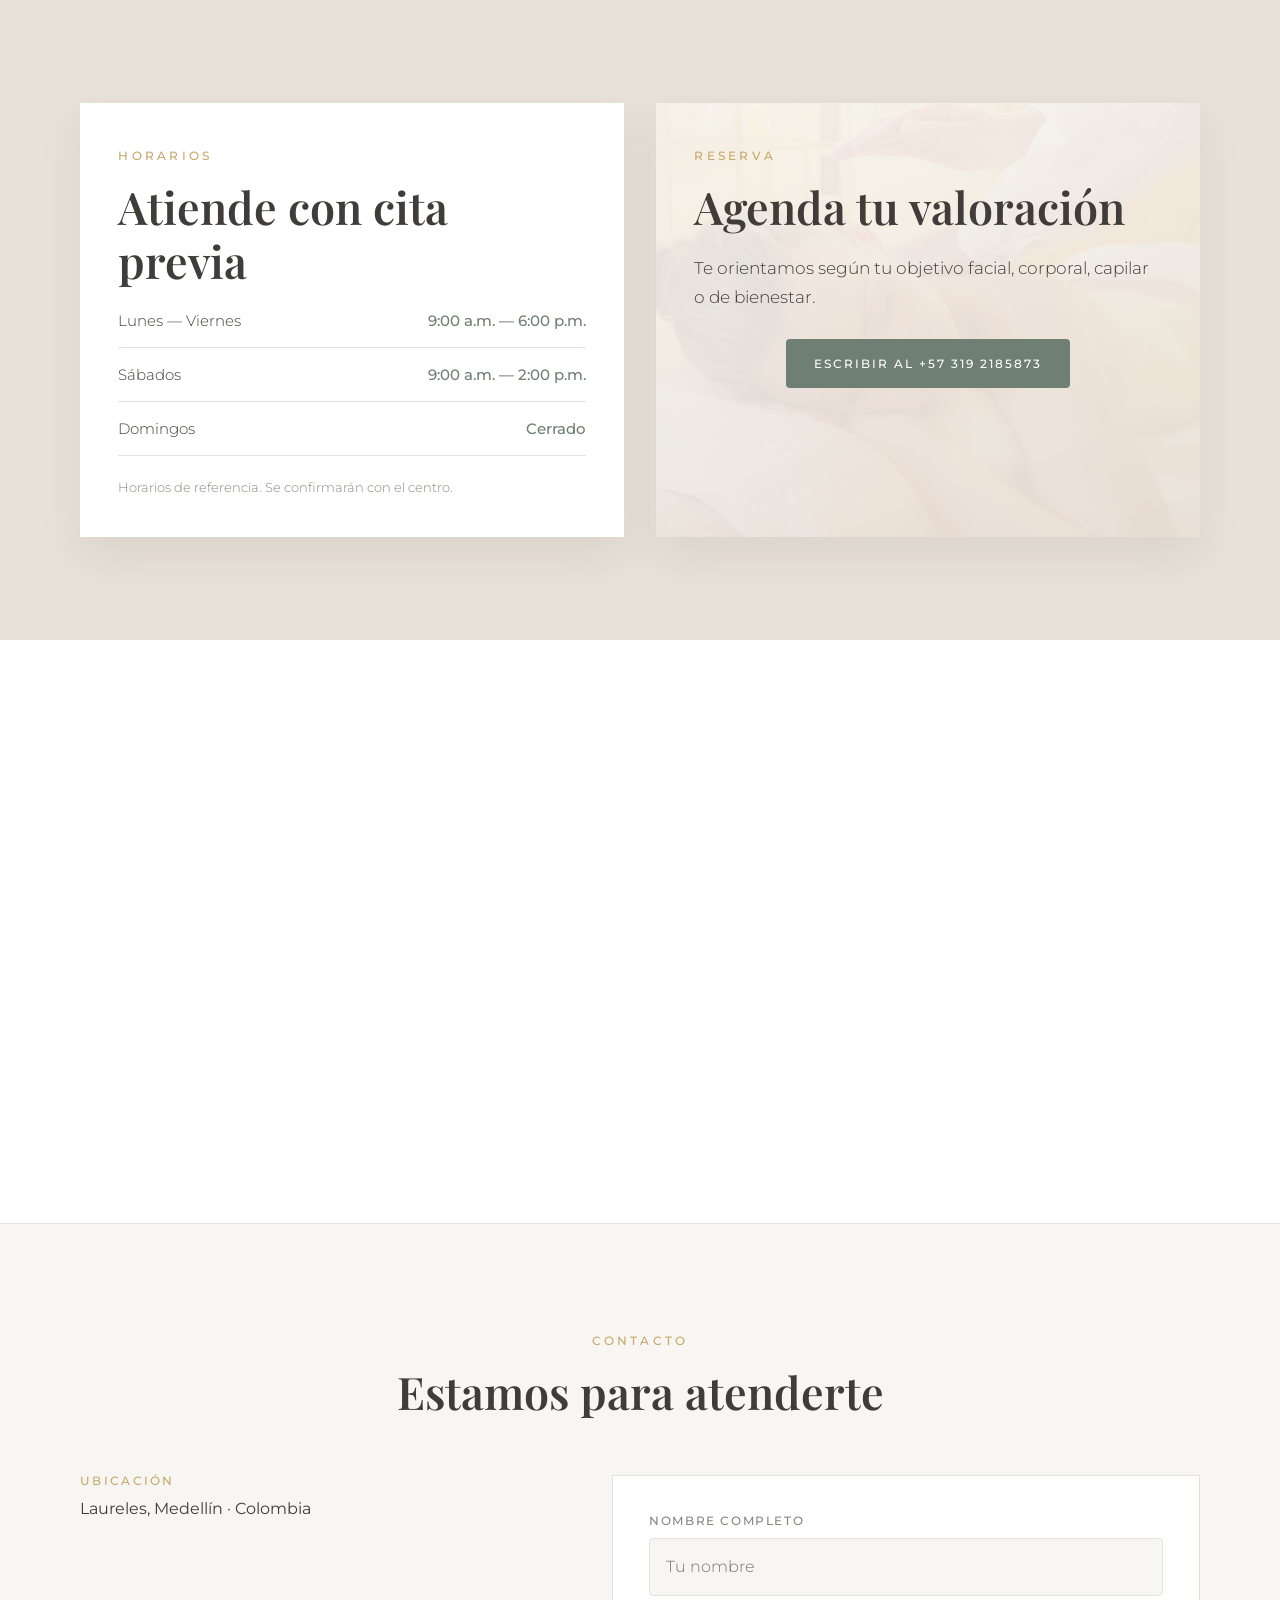
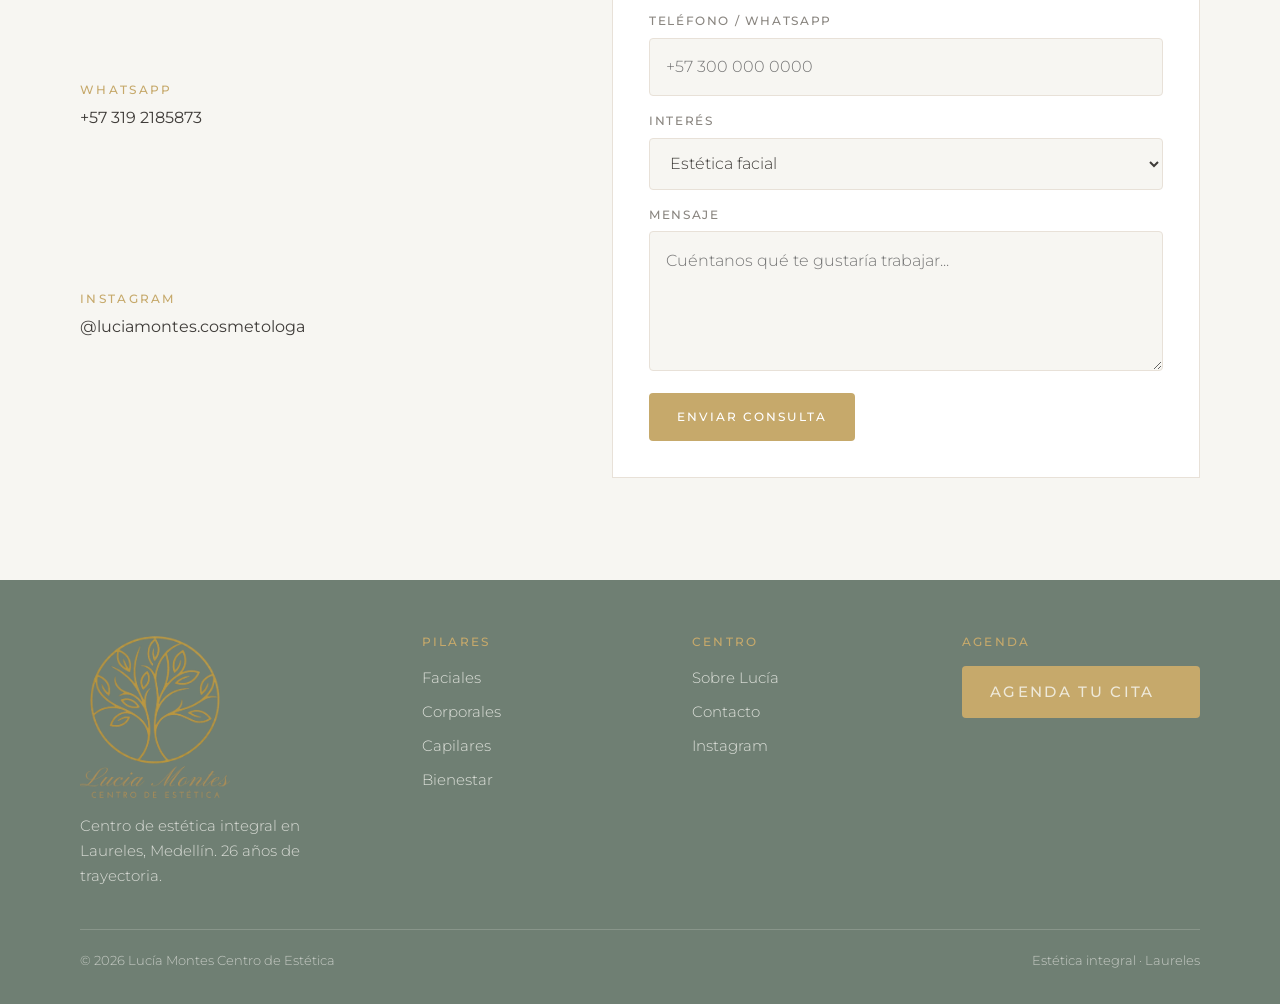
==== commit e91f5365: "Present four integral aesthetics pillars with dedicated pages. Restructure navigation and home aroun" ====
--- a/index.html
+++ b/index.html
@@ -3,8 +3,8 @@
 <head>
   <meta charset="UTF-8">
   <meta name="viewport" content="width=device-width, initial-scale=1.0">
-  <title>Lucía Montes · Centro de Estética | Mockup</title>
-  <meta name="description" content="Cosmetología integral en Laureles, Medellín. Protocolos personalizados para una piel sana y equilibrada.">
+  <title>Lucía Montes · Centro de Estética Integral</title>
+  <meta name="description" content="Centro de estética integral en Laureles, Medellín. Facial, corporal, capilar y bienestar con protocolos personalizados.">
   <link rel="preconnect" href="https://fonts.googleapis.com">
   <link rel="preconnect" href="https://fonts.gstatic.com" crossorigin>
   <link href="https://fonts.googleapis.com/css2?family=Montserrat:wght@300;400;500;600&family=Playfair+Display:ital,wght@0,500;0,600;1,500;1,600&display=swap" rel="stylesheet">
@@ -12,7 +12,6 @@
   <link rel="icon" href="img/logo-icon.jpeg">
 </head>
 <body>
-  <!-- Preloader inspirado en Serenity, con marca Lucía Montes -->
   <div class="preloader" id="preloader" aria-hidden="true">
     <div class="preloader-inner">
       <div class="preloader-icon" aria-hidden="true">
@@ -25,10 +24,9 @@
     </div>
   </div>
 
-  <!-- Header: menú limpio estilo Sitejet + logo de marca -->
   <header class="site-header" id="siteHeader">
     <div class="contenedor nav-barra">
-      <a class="logo" href="#inicio" aria-label="Lucía Montes Centro de Estética">
+      <a class="logo" href="index.html" aria-label="Lucía Montes Centro de Estética">
         <img src="img/logo-transparente.png" alt="Lucía Montes Centro de Estética">
       </a>
 
@@ -38,74 +36,67 @@
 
       <nav>
         <ul class="nav-menu" id="navMenu">
-          <li><a href="#inicio" class="active">Inicio</a></li>
-          <li><a href="#nosotros">Nosotros</a></li>
-          <li><a href="#tratamientos">Tratamientos</a></li>
-          <li><a href="#testimonios">Testimonios</a></li>
-          <li><a href="#agenda">Agenda</a></li>
-          <li><a href="#faq">FAQ</a></li>
-          <li><a href="#contacto">Contacto</a></li>
+          <li><a href="index.html" class="active">Inicio</a></li>
+          <li><a href="tratamientos-faciales.html">Tratamientos faciales</a></li>
+          <li><a href="tratamientos-corporales.html">Tratamientos corporales</a></li>
+          <li><a href="tratamientos-capilares.html">Tratamientos capilares</a></li>
+          <li><a href="bienestar.html">Bienestar</a></li>
+          <li><a href="sobre-lucia.html">Sobre Lucía</a></li>
+          <li><a href="index.html#contacto">Contacto</a></li>
         </ul>
       </nav>
 
-      <a class="btn btn-primario nav-cta" href="https://wa.me/573192185873" target="_blank" rel="noopener">Agendar</a>
+      <a class="btn btn-primario nav-cta" href="https://wa.me/573192185873?text=Hola%2C%20quiero%20agendar%20una%20cita" target="_blank" rel="noopener">Agenda tu cita</a>
     </div>
   </header>
 
   <main>
-    <!-- Hero carrusel: estructura del template + marca Lucía Montes -->
     <section class="hero-carrusel" id="inicio" aria-roledescription="carrusel" aria-label="Destacados del centro">
       <div class="carrusel" data-carrusel>
         <div class="carrusel-track">
           <article class="carrusel-slide is-active">
-            <img src="img/carousel-1.jpg" alt="Tratamiento facial en Lucía Montes">
+            <img src="img/carousel-1.jpg" alt="Estética integral Lucía Montes">
             <div class="carrusel-overlay">
               <div class="carrusel-contenido">
-                <span class="eyebrow eyebrow-claro">Cosmetología integral · Laureles</span>
-                <h1>Cuidado experto para <em>piel y bienestar</em></h1>
-                <p>Protocolos personalizados para una piel sana y equilibrada.</p>
+                <span class="eyebrow eyebrow-claro">Estética integral · Laureles</span>
+                <h1>Cuidado experto para <em>piel, cuerpo y bienestar</em></h1>
+                <p>Un centro de estética integral con protocolos personalizados y 26 años de trayectoria.</p>
                 <div class="hero-acciones">
-                  <a class="btn btn-whatsapp" href="https://wa.me/573192185873?text=Hola%2C%20quiero%20agendar%20una%20valoraci%C3%B3n" target="_blank" rel="noopener">Agendar por WhatsApp</a>
-                  <a class="btn btn-claro" href="#tratamientos">Ver tratamientos</a>
+                  <a class="btn btn-whatsapp" href="https://wa.me/573192185873?text=Hola%2C%20quiero%20agendar%20una%20valoraci%C3%B3n" target="_blank" rel="noopener">Agenda tu valoración</a>
+                  <a class="btn btn-claro" href="#pilares">Ver pilares</a>
                 </div>
               </div>
             </div>
           </article>
-
           <article class="carrusel-slide">
-            <img src="img/carousel-2.jpg" alt="Protocolos faciales regenerativos">
+            <img src="img/carousel-2.jpg" alt="Estética facial">
             <div class="carrusel-overlay">
               <div class="carrusel-contenido">
-                <span class="eyebrow eyebrow-claro">Facial regenerativo</span>
-                <h2 class="carrusel-titulo">Protocolos para luminosidad y firmeza</h2>
-                <p>Valoración previa y acompañamiento en cada etapa del tratamiento.</p>
+                <span class="eyebrow eyebrow-claro">Estética facial</span>
+                <h2 class="carrusel-titulo">Cuidado avanzado de la piel</h2>
+                <p>Protocolos orientados a luminosidad, textura y firmeza, según cada persona.</p>
                 <div class="hero-acciones">
-                  <a class="btn btn-whatsapp" href="https://wa.me/573192185873?text=Hola%2C%20quiero%20informaci%C3%B3n%20de%20faciales" target="_blank" rel="noopener">Consultar facial</a>
-                  <a class="btn btn-claro" href="#tratamientos">Ver tratamientos</a>
+                  <a class="btn btn-claro" href="tratamientos-faciales.html">Descubrir tratamientos</a>
                 </div>
               </div>
             </div>
           </article>
-
           <article class="carrusel-slide">
-            <img src="img/carousel-3.jpg" alt="Tratamientos corporales">
+            <img src="img/carousel-3.jpg" alt="Estética corporal">
             <div class="carrusel-overlay">
               <div class="carrusel-contenido">
-                <span class="eyebrow eyebrow-claro">Corporal</span>
-                <h2 class="carrusel-titulo">Cuerpo con criterio y resultados reales</h2>
-                <p>Tratamientos corporales pensados para contorno, firmeza y bienestar.</p>
+                <span class="eyebrow eyebrow-claro">Estética corporal</span>
+                <h2 class="carrusel-titulo">Tecnología, cuidado y armonía</h2>
+                <p>Protocolos personalizados para apariencia de la piel, firmeza y contorno.</p>
                 <div class="hero-acciones">
-                  <a class="btn btn-whatsapp" href="https://wa.me/573192185873?text=Hola%2C%20quiero%20informaci%C3%B3n%20corporal" target="_blank" rel="noopener">Consultar corporal</a>
-                  <a class="btn btn-claro" href="#agenda">Agendar valoración</a>
+                  <a class="btn btn-claro" href="tratamientos-corporales.html">Descubrir tratamientos</a>
                 </div>
               </div>
             </div>
           </article>
         </div>
-
         <button class="carrusel-btn carrusel-prev" type="button" data-carrusel-prev aria-label="Imagen anterior">&#8592;</button>
         <button class="carrusel-btn carrusel-next" type="button" data-carrusel-next aria-label="Imagen siguiente">&#8594;</button>
-
         <div class="carrusel-indicadores" role="tablist" aria-label="Seleccionar imagen">
           <button type="button" class="is-active" data-carrusel-dot="0" aria-label="Ir a imagen 1"></button>
           <button type="button" data-carrusel-dot="1" aria-label="Ir a imagen 2"></button>
@@ -114,107 +105,96 @@
       </div>
     </section>
 
-    <!-- Valores: estructura Sitejet “We Care About” con lenguaje de marca -->
-    <section class="seccion valores" id="valores">
+    <!-- Cuatro pilares -->
+    <section class="seccion pilares" id="pilares">
       <div class="contenedor">
         <div class="seccion-titulo revelar">
-          <span class="eyebrow">Nuestra esencia</span>
-          <h2>Lo que cuidamos en cada protocolo</h2>
-        </div>
-        <div class="valores-grid">
-          <article class="valor revelar">
-            <div class="valor-icono" aria-hidden="true">
-              <svg viewBox="0 0 24 24"><path d="M12 3c2.5 3 4 5.2 4 7.5a4 4 0 1 1-8 0C8 8.2 9.5 6 12 3z"/><path d="M8 18c1.2 1.4 2.5 2.2 4 2.2s2.8-.8 4-2.2"/></svg>
-            </div>
-            <h3>Naturaleza</h3>
-            <p>Activos y rutinas pensadas para respetar el equilibrio natural de tu piel.</p>
-          </article>
-          <article class="valor revelar">
-            <div class="valor-icono" aria-hidden="true">
-              <svg viewBox="0 0 24 24"><path d="M12 20s-7-4.4-7-10a4 4 0 0 1 7-2.6A4 4 0 0 1 19 10c0 5.6-7 10-7 10z"/></svg>
-            </div>
-            <h3>Cuidado</h3>
-            <p>Atención cercana, valoración previa y seguimiento en cada etapa del tratamiento.</p>
-          </article>
-          <article class="valor revelar">
-            <div class="valor-icono" aria-hidden="true">
-              <svg viewBox="0 0 24 24"><path d="M12 3l2.2 6.6H21l-5.4 3.9 2.1 6.5L12 16.8 6.3 20l2.1-6.5L3 9.6h6.8L12 3z"/></svg>
-            </div>
-            <h3>Resultados</h3>
-            <p>Protocolos profesionales con foco en mejoras visibles, sostenidas y seguras.</p>
-          </article>
-        </div>
-      </div>
-    </section>
-
-    <!-- Nosotros: bloque de plantilla HTML Codex, rediseñado -->
-    <section class="seccion" id="nosotros">
-      <div class="contenedor sobre-grid">
-        <div class="sobre-foto revelar">
-          <img src="img/about.jpg" alt="Espacio de atención Lucía Montes">
-        </div>
-        <div class="sobre-copy revelar">
-          <span class="eyebrow">Sobre el centro</span>
-          <h2>Estética con criterio clínico y trato humano</h2>
-          <p class="lead">
-            Lucía Montes Centro de Estética, en Laureles (Medellín), ofrece cosmetología integral
-            orientada a valoración, prevención y tratamientos faciales y corporales.
+          <span class="eyebrow">Nuestros pilares</span>
+          <h2>Nuestros pilares de estética integral</h2>
+          <p class="lead">Un enfoque integral para el cuidado de la piel, el cuerpo, el cabello y el bienestar.</p>
+        </div>
+
+        <div class="pilares-grid">
+          <article class="pilar revelar">
+            <figure class="img-zoom">
+              <img src="img/service-2.jpg" alt="Estética facial">
+            </figure>
+            <div class="pilar-body">
+              <span class="pilar-num">01</span>
+              <h3>Estética facial</h3>
+              <p class="pilar-tagline">Cuidado avanzado de la piel.</p>
+              <p>Tratamientos personalizados orientados a mejorar la calidad, luminosidad, textura y firmeza de la piel, de acuerdo con las necesidades de cada persona.</p>
+              <a class="btn btn-outline btn-sm" href="tratamientos-faciales.html">Descubrir tratamientos</a>
+            </div>
+          </article>
+
+          <article class="pilar revelar">
+            <figure class="img-zoom">
+              <img src="img/service-3.jpg" alt="Estética corporal">
+            </figure>
+            <div class="pilar-body">
+              <span class="pilar-num">02</span>
+              <h3>Estética corporal</h3>
+              <p class="pilar-tagline">Tecnología, cuidado y armonía corporal.</p>
+              <p>Protocolos estéticos personalizados para el cuidado corporal, enfocados en mejorar la apariencia de la piel, la firmeza y el contorno corporal.</p>
+              <a class="btn btn-outline btn-sm" href="tratamientos-corporales.html">Descubrir tratamientos</a>
+            </div>
+          </article>
+
+          <article class="pilar revelar">
+            <figure class="img-zoom">
+              <img src="img/service-5.jpg" alt="Estética capilar">
+            </figure>
+            <div class="pilar-body">
+              <span class="pilar-num">03</span>
+              <h3>Estética capilar</h3>
+              <p class="pilar-tagline">Salud y belleza del cabello.</p>
+              <p>Rituales y tratamientos estéticos orientados al cuidado del cuero cabelludo y la fibra capilar, para favorecer una apariencia saludable y revitalizada.</p>
+              <a class="btn btn-outline btn-sm" href="tratamientos-capilares.html">Descubrir tratamientos</a>
+            </div>
+          </article>
+
+          <article class="pilar revelar">
+            <figure class="img-zoom">
+              <img src="img/opening.jpg" alt="Bienestar integral">
+            </figure>
+            <div class="pilar-body">
+              <span class="pilar-num">04</span>
+              <h3>Bienestar integral</h3>
+              <p class="pilar-tagline">Equilibrio, relajación y cuidado personal.</p>
+              <p>Experiencias de bienestar diseñadas para favorecer la relajación, el descanso y una sensación renovada de bienestar.</p>
+              <a class="btn btn-outline btn-sm" href="bienestar.html">Descubrir tratamientos</a>
+            </div>
+          </article>
+        </div>
+      </div>
+    </section>
+
+    <!-- Experiencia institucional -->
+    <section class="seccion experiencia" id="experiencia">
+      <div class="contenedor experiencia-grid">
+        <div class="experiencia-copy revelar">
+          <span class="eyebrow">Trayectoria</span>
+          <h2>La experiencia Lucía Montes</h2>
+          <p class="lead">Cada piel, cada cuerpo y cada persona tienen necesidades únicas.</p>
+          <p>
+            En Lucía Montes Centro de Estética ofrecemos una atención personalizada que integra
+            conocimientos en cosmetología, tratamientos estéticos y tecnologías especializadas,
+            con protocolos adaptados a las necesidades y objetivos de cada usuario.
           </p>
-          <ul class="sobre-lista">
-            <li>Valoración personalizada antes de cada protocolo</li>
-            <li>Tratamientos faciales y corporales de alta demanda</li>
-            <li>Acompañamiento por WhatsApp para agendar con facilidad</li>
-            <li>Enfoque profesional, discreto y cercano</li>
-          </ul>
-          <a class="btn btn-primario" href="#contacto">Conocer el centro</a>
-        </div>
-      </div>
-    </section>
-
-    <!-- Tratamientos: grid visual Sitejet + catálogo tipo plantilla -->
-    <section class="seccion" id="tratamientos" style="background: var(--blanco); border-block: 1px solid var(--beige-nude);">
-      <div class="contenedor">
-        <div class="seccion-titulo revelar">
-          <span class="eyebrow">Servicios</span>
-          <h2>Tratamientos destacados</h2>
-          <p class="lead">Selección visual del mockup. Los nombres y descripciones se ajustarán con el catálogo final del centro.</p>
-        </div>
-        <div class="tratamientos-grid">
-          <a class="tratamiento lift-on-hover revelar" href="#contacto">
-            <figure class="img-zoom"><img src="img/service-1.jpg" alt="Tratamiento facial regenerativo"></figure>
-            <h3>Facial regenerativo</h3>
-            <span>Exosomas · PDRN</span>
-          </a>
-          <a class="tratamiento lift-on-hover revelar" href="#contacto">
-            <figure class="img-zoom"><img src="img/service-2.jpg" alt="Cuidado de la piel"></figure>
-            <h3>Skin care profesional</h3>
-            <span>Limpieza · Nutrición</span>
-          </a>
-          <a class="tratamiento lift-on-hover revelar" href="#contacto">
-            <figure class="img-zoom"><img src="img/service-3.jpg" alt="Tratamiento corporal"></figure>
-            <h3>Corporal modelador</h3>
-            <span>Contorno · Firmeza</span>
-          </a>
-          <a class="tratamiento lift-on-hover revelar" href="#contacto">
-            <figure class="img-zoom"><img src="img/service-4.jpg" alt="Protocolo antiedad"></figure>
-            <h3>Protocolo antiedad</h3>
-            <span>Luminosidad · Textura</span>
-          </a>
-          <a class="tratamiento lift-on-hover revelar" href="#contacto">
-            <figure class="img-zoom"><img src="img/service-5.jpg" alt="Masaje relajante"></figure>
-            <h3>Bienestar y relax</h3>
-            <span>Masajes · Descanso</span>
-          </a>
-          <a class="tratamiento lift-on-hover revelar" href="#contacto">
-            <figure class="img-zoom"><img src="img/service-6.jpg" alt="Valoración estética"></figure>
-            <h3>Valoración estética</h3>
-            <span>Diagnóstico · Plan</span>
-          </a>
-        </div>
-      </div>
-    </section>
-
-    <!-- Frase de marca -->
+          <p>
+            Nuestro compromiso es brindarte una experiencia profesional, cercana y cuidadosa,
+            en un entorno donde la estética y el bienestar se viven con atención al detalle.
+          </p>
+          <p class="experiencia-dato">26 años de trayectoria · Cosmetología integral · Protocolos personalizados</p>
+          <a class="btn btn-primario" href="sobre-lucia.html">Conoce nuestra filosofía</a>
+        </div>
+        <figure class="experiencia-foto revelar img-zoom">
+          <img src="img/about.jpg" alt="Espacio Lucía Montes Centro de Estética">
+        </figure>
+      </div>
+    </section>
+
     <section class="seccion cita-marca">
       <div class="contenedor revelar">
         <blockquote>
@@ -224,53 +204,6 @@
       </div>
     </section>
 
-    <!-- Testimonios: slider estilo Berlin -->
-    <section class="seccion testimonios" id="testimonios">
-      <div class="contenedor">
-        <div class="seccion-titulo revelar">
-          <span class="eyebrow">Clientas</span>
-          <h2>Lo que dicen de nosotros</h2>
-        </div>
-
-        <div class="testimonio-slider revelar" data-slider>
-          <div class="testimonio-track">
-            <article class="testimonio">
-              <img class="testimonio-foto" src="img/team-1.jpg" alt="Clienta satisfecha">
-              <div class="testimonio-texto">
-                <q>Salí con la piel luminosa y un plan claro para seguir en casa.</q>
-                <p>La valoración fue detallada y el trato muy profesional. Me sentí acompañada en todo el proceso.</p>
-                <strong>Andrea R.</strong>
-                <span>Medellín</span>
-              </div>
-            </article>
-            <article class="testimonio">
-              <img class="testimonio-foto" src="img/carousel-2.jpg" alt="Resultado de tratamiento">
-              <div class="testimonio-texto">
-                <q>El protocolo corporal superó lo que esperaba.</q>
-                <p>Agenda fácil por WhatsApp y seguimiento cercano. El espacio transmite calma y confianza.</p>
-                <strong>Carolina M.</strong>
-                <span>Laureles</span>
-              </div>
-            </article>
-            <article class="testimonio">
-              <img class="testimonio-foto" src="img/about.jpg" alt="Experiencia en el centro">
-              <div class="testimonio-texto">
-                <q>Por fin encontré un centro con criterio y resultados.</q>
-                <p>Me explicaron cada paso sin promesas vacías. Eso marca la diferencia.</p>
-                <strong>Juliana P.</strong>
-                <span>Envigado</span>
-              </div>
-            </article>
-          </div>
-          <div class="slider-controles">
-            <button class="slider-btn" type="button" data-prev aria-label="Anterior">&#8592;</button>
-            <button class="slider-btn" type="button" data-next aria-label="Siguiente">&#8594;</button>
-          </div>
-        </div>
-      </div>
-    </section>
-
-    <!-- Agenda: horarios (plantilla) + CTA WhatsApp -->
     <section class="seccion agenda" id="agenda">
       <div class="contenedor agenda-grid">
         <div class="agenda-card revelar">
@@ -281,27 +214,24 @@
             <li><span>Sábados</span><span>9:00 a.m. — 2:00 p.m.</span></li>
             <li><span>Domingos</span><span>Cerrado</span></li>
           </ul>
-          <p class="form-nota" style="margin-top: 1.25rem;">Horarios de referencia para el mockup. Se confirmarán con el centro.</p>
+          <p class="form-nota" style="margin-top: 1.25rem;">Horarios de referencia. Se confirmarán con el centro.</p>
         </div>
         <div class="cta-card revelar">
           <span class="eyebrow">Reserva</span>
           <h2>Agenda tu valoración</h2>
-          <p class="lead">Escríbenos por WhatsApp y te orientamos sobre el protocolo ideal según tu piel y tus objetivos.</p>
+          <p class="lead">Te orientamos según tu objetivo facial, corporal, capilar o de bienestar.</p>
           <div class="hero-acciones">
             <a class="btn btn-whatsapp" href="https://wa.me/573192185873?text=Hola%2C%20quiero%20agendar%20una%20valoraci%C3%B3n" target="_blank" rel="noopener">Escribir al +57 319 2185873</a>
-            <a class="btn btn-outline" href="#contacto">Formulario de contacto</a>
           </div>
         </div>
       </div>
     </section>
 
-    <!-- FAQ: elemento útil de Serenity -->
     <section class="seccion faq" id="faq">
       <div class="contenedor">
         <div class="seccion-titulo revelar">
           <span class="eyebrow">Preguntas frecuentes</span>
           <h2>Todo lo que podrías preguntar</h2>
-          <p class="lead">Si no encuentras tu duda, escríbenos por WhatsApp y te orientamos.</p>
         </div>
         <div class="faq-lista revelar">
           <article class="faq-item">
@@ -310,25 +240,16 @@
               <span class="faq-icon" aria-hidden="true">+</span>
             </button>
             <div class="faq-body">
-              <p>Escríbenos por WhatsApp al +57 319 2185873 o usa el formulario de contacto. Te guiamos según tu objetivo y te confirmamos disponibilidad.</p>
+              <p>Escríbenos por WhatsApp al +57 319 2185873. Te guiamos según tu objetivo y confirmamos disponibilidad.</p>
             </div>
           </article>
           <article class="faq-item">
             <button class="faq-head" type="button" aria-expanded="false">
-              <span>¿Qué debo esperar en la primera visita?</span>
+              <span>¿Qué ocurre en la primera visita?</span>
               <span class="faq-icon" aria-hidden="true">+</span>
             </button>
             <div class="faq-body">
-              <p>Hacemos una valoración personalizada, revisamos tu historial y objetivos, y definimos el protocolo más adecuado antes de iniciar cualquier tratamiento.</p>
-            </div>
-          </article>
-          <article class="faq-item">
-            <button class="faq-head" type="button" aria-expanded="false">
-              <span>¿Atienden solo con cita previa?</span>
-              <span class="faq-icon" aria-hidden="true">+</span>
-            </button>
-            <div class="faq-body">
-              <p>Sí. Trabajamos con cita previa para cuidar el tiempo de cada clienta y garantizar un espacio tranquilo y personalizado.</p>
+              <p>Realizamos una valoración personalizada y definimos un protocolo adaptado a tus necesidades, sin promesas exageradas.</p>
             </div>
           </article>
           <article class="faq-item">
@@ -337,14 +258,13 @@
               <span class="faq-icon" aria-hidden="true">+</span>
             </button>
             <div class="faq-body">
-              <p>Estamos en Laureles, Medellín. Al agendar te compartimos la dirección exacta y recomendaciones de llegada.</p>
-            </div>
-          </article>
-        </div>
-      </div>
-    </section>
-
-    <!-- Contacto -->
+              <p>En Laureles, Medellín. Al agendar te compartimos la dirección exacta y recomendaciones de llegada.</p>
+            </div>
+          </article>
+        </div>
+      </div>
+    </section>
+
     <section class="seccion" id="contacto">
       <div class="contenedor">
         <div class="seccion-titulo revelar">
@@ -362,12 +282,8 @@
               <p><a href="https://wa.me/573192185873" target="_blank" rel="noopener">+57 319 2185873</a></p>
             </div>
             <div class="dato">
-              <h3>Redes</h3>
+              <h3>Instagram</h3>
               <p><a href="https://instagram.com/luciamontes.cosmetologa" target="_blank" rel="noopener">@luciamontes.cosmetologa</a></p>
-            </div>
-            <div class="dato">
-              <h3>Nota del mockup</h3>
-              <p>Este formulario es demostrativo. En la versión final se conectará a correo o CRM.</p>
             </div>
           </div>
 
@@ -383,10 +299,11 @@
             <div class="campo">
               <label for="servicio">Interés</label>
               <select id="servicio" name="servicio">
-                <option value="valoracion">Valoración estética</option>
-                <option value="facial">Tratamiento facial</option>
-                <option value="corporal">Tratamiento corporal</option>
-                <option value="otro">Otro</option>
+                <option value="facial">Estética facial</option>
+                <option value="corporal">Estética corporal</option>
+                <option value="capilar">Estética capilar</option>
+                <option value="bienestar">Bienestar integral</option>
+                <option value="valoracion">Valoración</option>
               </select>
             </div>
             <div class="campo">
@@ -406,38 +323,34 @@
       <div class="footer-grid">
         <div class="footer-brand">
           <img src="img/logo-transparente.png" alt="Lucía Montes">
-          <p>Centro de estética y cosmetología integral en Laureles, Medellín.</p>
+          <p>Centro de estética integral en Laureles, Medellín. 26 años de trayectoria.</p>
         </div>
         <div>
-          <h3>Explorar</h3>
-          <a href="#nosotros">Nosotros</a>
-          <a href="#tratamientos">Tratamientos</a>
-          <a href="#agenda">Agenda</a>
+          <h3>Pilares</h3>
+          <a href="tratamientos-faciales.html">Faciales</a>
+          <a href="tratamientos-corporales.html">Corporales</a>
+          <a href="tratamientos-capilares.html">Capilares</a>
+          <a href="bienestar.html">Bienestar</a>
+        </div>
+        <div>
+          <h3>Centro</h3>
+          <a href="sobre-lucia.html">Sobre Lucía</a>
           <a href="#contacto">Contacto</a>
+          <a href="https://instagram.com/luciamontes.cosmetologa" target="_blank" rel="noopener">Instagram</a>
         </div>
         <div>
-          <h3>Contacto</h3>
-          <a href="https://wa.me/573192185873" target="_blank" rel="noopener">WhatsApp</a>
-          <a href="https://instagram.com/luciamontes.cosmetologa" target="_blank" rel="noopener">Instagram</a>
-          <a href="#inicio">Laureles, Medellín</a>
-        </div>
-        <div>
-          <h3>Conexiones</h3>
-          <div class="redes">
-            <a href="https://instagram.com/luciamontes.cosmetologa" target="_blank" rel="noopener" aria-label="Instagram">IG</a>
-            <a href="https://wa.me/573192185873" target="_blank" rel="noopener" aria-label="WhatsApp">WA</a>
-          </div>
+          <h3>Agenda</h3>
+          <a class="btn btn-primario" href="https://wa.me/573192185873?text=Hola%2C%20quiero%20agendar%20una%20cita" target="_blank" rel="noopener" style="margin-top:0.35rem;">Agenda tu cita</a>
         </div>
       </div>
       <div class="footer-copy">
         <span>© 2026 Lucía Montes Centro de Estética</span>
-        <span>Mockup visual · Fase de definición de imagen</span>
+        <span>Estética integral · Laureles</span>
       </div>
     </div>
   </footer>
 
   <button class="scroll-top" id="scrollTop" type="button" aria-label="Volver arriba">↑</button>
-
   <a class="wa-flotante" href="https://wa.me/573192185873" target="_blank" rel="noopener" aria-label="Chatear por WhatsApp">
     <svg viewBox="0 0 24 24" aria-hidden="true"><path d="M20.5 3.5A11 11 0 0 0 3.1 17.7L2 22l4.4-1.1A11 11 0 1 0 20.5 3.5zm-8.5 17a9 9 0 0 1-4.6-1.3l-.3-.2-2.6.7.7-2.5-.2-.3a9 9 0 1 1 7 3.6zm5-6.7c-.3-.1-1.6-.8-1.9-.9s-.4-.1-.6.1-.7.9-.8 1-.3.2-.6.1a7.4 7.4 0 0 1-2.2-1.4 8.2 8.2 0 0 1-1.5-1.9c-.2-.3 0-.4.1-.6l.5-.6c.1-.2.2-.3.3-.5s0-.4 0-.5-.6-1.5-.8-2-.4-.5-.6-.5h-.5c-.2 0-.5.1-.7.3a2.3 2.3 0 0 0-.7 1.7c0 1 0 1.9.8 3a13 13 0 0 0 2.5 3 11.7 11.7 0 0 0 3.5 2.1c.5.2.9.2 1.2.1a2.5 2.5 0 0 0 1.7-1.1c.2-.3.2-.6.1-.8l-.5-.2z"/></svg>
   </a>
--- a/css/styles.css
+++ b/css/styles.css
@@ -544,6 +544,250 @@
   border-radius: 50%;
   background: var(--dorado-champan);
   flex-shrink: 0;
+}
+
+/* ---------- Pilares de estética integral ---------- */
+
+.pilares {
+  background: var(--beige-nude);
+}
+
+.pilares-grid {
+  display: grid;
+  grid-template-columns: repeat(4, 1fr);
+  gap: 1.25rem;
+}
+
+.pilar {
+  background: var(--blanco-marfil);
+  border: 1px solid rgba(198, 169, 107, 0.28);
+  display: flex;
+  flex-direction: column;
+  overflow: hidden;
+  transition: transform var(--transicion), box-shadow var(--transicion);
+}
+
+.pilar:hover {
+  transform: translateY(-6px);
+  box-shadow: var(--sombra-suave);
+}
+
+.pilar figure {
+  margin: 0;
+  overflow: hidden;
+  background: var(--beige-nude);
+}
+
+.pilar figure img {
+  width: 100%;
+  aspect-ratio: 4 / 5;
+  object-fit: cover;
+}
+
+.pilar-body {
+  padding: 1.35rem 1.2rem 1.5rem;
+  display: flex;
+  flex-direction: column;
+  flex: 1;
+  gap: 0.55rem;
+}
+
+.pilar-num {
+  font-family: var(--fuente-display);
+  font-size: 0.95rem;
+  letter-spacing: 0.18em;
+  color: var(--dorado-champan);
+}
+
+.pilar-body h3 {
+  font-size: 1.35rem;
+  font-weight: 500;
+}
+
+.pilar-tagline {
+  font-size: 0.92rem;
+  font-weight: 500;
+  color: var(--verde-salvia);
+}
+
+.pilar-body > p:not(.pilar-tagline) {
+  color: var(--gris-taupe);
+  font-size: 0.92rem;
+  flex: 1;
+}
+
+.btn-sm {
+  min-height: 2.5rem;
+  padding: 0.65rem 1.1rem;
+  font-size: 0.7rem;
+  align-self: flex-start;
+  margin-top: 0.5rem;
+}
+
+/* ---------- Experiencia Lucía ---------- */
+
+.experiencia {
+  background: var(--blanco-marfil);
+}
+
+.experiencia-grid {
+  display: grid;
+  grid-template-columns: 1.05fr 0.95fr;
+  gap: clamp(2rem, 5vw, 3.5rem);
+  align-items: center;
+}
+
+.experiencia-copy p {
+  color: var(--gris-taupe);
+  margin-bottom: 1rem;
+}
+
+.experiencia-copy .lead {
+  color: var(--texto);
+  margin: 0.85rem 0 1.25rem;
+}
+
+.experiencia-dato {
+  font-size: 0.78rem !important;
+  letter-spacing: 0.08em;
+  text-transform: uppercase;
+  color: var(--verde-salvia) !important;
+  font-weight: 500;
+  margin: 1.25rem 0 1.5rem !important;
+}
+
+.experiencia-foto {
+  overflow: hidden;
+  background: var(--beige-nude);
+}
+
+.experiencia-foto img {
+  width: 100%;
+  aspect-ratio: 4 / 5;
+  object-fit: cover;
+}
+
+/* ---------- Páginas internas ---------- */
+
+.page-hero {
+  padding: clamp(3rem, 7vw, 5rem) 0;
+  background: var(--beige-nude);
+}
+
+.page-hero-grid {
+  display: grid;
+  grid-template-columns: 1.1fr 0.9fr;
+  gap: clamp(2rem, 4vw, 3.5rem);
+  align-items: center;
+}
+
+.page-hero-copy h1 {
+  font-size: clamp(2rem, 4vw, 3.2rem);
+  margin-bottom: 0.75rem;
+}
+
+.page-hero-foto {
+  overflow: hidden;
+  background: var(--blanco-marfil);
+}
+
+.page-hero-foto img {
+  width: 100%;
+  aspect-ratio: 4 / 5;
+  object-fit: cover;
+}
+
+.nivel {
+  margin-bottom: 2.5rem;
+}
+
+.nivel-titulo {
+  font-family: var(--fuente-cuerpo);
+  font-size: 0.78rem;
+  letter-spacing: 0.22em;
+  text-transform: uppercase;
+  color: var(--dorado-champan);
+  font-weight: 500;
+  margin-bottom: 1rem;
+  padding-bottom: 0.55rem;
+  border-bottom: 1px solid rgba(198, 169, 107, 0.35);
+}
+
+.tratamiento-cards {
+  display: grid;
+  grid-template-columns: repeat(2, 1fr);
+  gap: 1rem;
+}
+
+.tratamiento-card {
+  background: var(--blanco);
+  border: 1px solid var(--beige-nude);
+  padding: 1.25rem 1.2rem;
+  transition: transform var(--transicion), box-shadow var(--transicion);
+}
+
+.tratamiento-card:hover {
+  transform: translateY(-4px);
+  box-shadow: var(--sombra-suave);
+}
+
+.tratamiento-card h4 {
+  font-family: var(--fuente-display);
+  font-size: 1.2rem;
+  font-weight: 500;
+  margin-bottom: 0.45rem;
+  color: var(--texto);
+}
+
+.tratamiento-card p {
+  color: var(--gris-taupe);
+  font-size: 0.92rem;
+}
+
+.page-info {
+  background: var(--beige-nude);
+}
+
+.page-info-grid {
+  display: grid;
+  grid-template-columns: 1fr 1fr;
+  gap: 2rem;
+}
+
+.cta-final {
+  background: var(--blanco-marfil);
+  text-align: center;
+}
+
+.cta-final-inner {
+  max-width: 640px;
+  margin: 0 auto;
+}
+
+.cta-final-inner p {
+  color: var(--gris-taupe);
+  margin: 0.85rem auto 1.5rem;
+}
+
+.pilares-mini {
+  display: grid;
+  grid-template-columns: repeat(4, 1fr);
+  gap: 0.85rem;
+}
+
+.pilares-mini a {
+  display: block;
+  padding: 1.15rem 1rem;
+  background: var(--blanco);
+  border: 1px solid var(--beige-nude);
+  font-family: var(--fuente-display);
+  font-size: 1.05rem;
+  transition: border-color var(--transicion), transform var(--transicion);
+}
+
+.pilares-mini a:hover {
+  border-color: var(--dorado-champan);
+  transform: translateY(-3px);
 }
 
 /* ---------- Tratamientos (grid Sitejet) ---------- */
@@ -1200,41 +1444,7 @@
 
 /* ---------- Responsive ---------- */
 
-@media (max-width: 980px) {
-  .sobre-grid,
-  .agenda-grid,
-  .contacto-grid,
-  .testimonio {
-    grid-template-columns: 1fr;
-  }
-
-  .carrusel {
-    min-height: min(86vh, 720px);
-  }
-
-  .carrusel-btn {
-    display: none;
-  }
-
-  .valores-grid,
-  .tratamientos-grid {
-    grid-template-columns: 1fr 1fr;
-  }
-
-  .footer-grid {
-    grid-template-columns: 1fr 1fr;
-  }
-
-  .sobre-foto::after {
-    inset: 1rem -0.75rem -0.75rem 1rem;
-  }
-
-  .nav-cta {
-    display: none;
-  }
-}
-
-@media (max-width: 760px) {
+@media (max-width: 1100px) {
   .nav-toggle {
     display: grid;
   }
@@ -1260,10 +1470,57 @@
   .nav-menu a {
     padding: 0.85rem 0;
     border-bottom: 1px solid var(--beige-nude);
+    font-size: 0.72rem;
+    letter-spacing: 0.14em;
+  }
+
+  .nav-cta {
+    display: none;
+  }
+}
+
+@media (max-width: 980px) {
+  .sobre-grid,
+  .agenda-grid,
+  .contacto-grid,
+  .experiencia-grid,
+  .page-hero-grid,
+  .page-info-grid,
+  .testimonio {
+    grid-template-columns: 1fr;
+  }
+
+  .carrusel {
+    min-height: min(86vh, 720px);
+  }
+
+  .carrusel-btn {
+    display: none;
   }
 
   .valores-grid,
   .tratamientos-grid,
+  .pilares-grid,
+  .pilares-mini,
+  .tratamiento-cards {
+    grid-template-columns: 1fr 1fr;
+  }
+
+  .footer-grid {
+    grid-template-columns: 1fr 1fr;
+  }
+
+  .sobre-foto::after {
+    inset: 1rem -0.75rem -0.75rem 1rem;
+  }
+}
+
+@media (max-width: 760px) {
+  .valores-grid,
+  .tratamientos-grid,
+  .pilares-grid,
+  .pilares-mini,
+  .tratamiento-cards,
   .footer-grid {
     grid-template-columns: 1fr;
   }
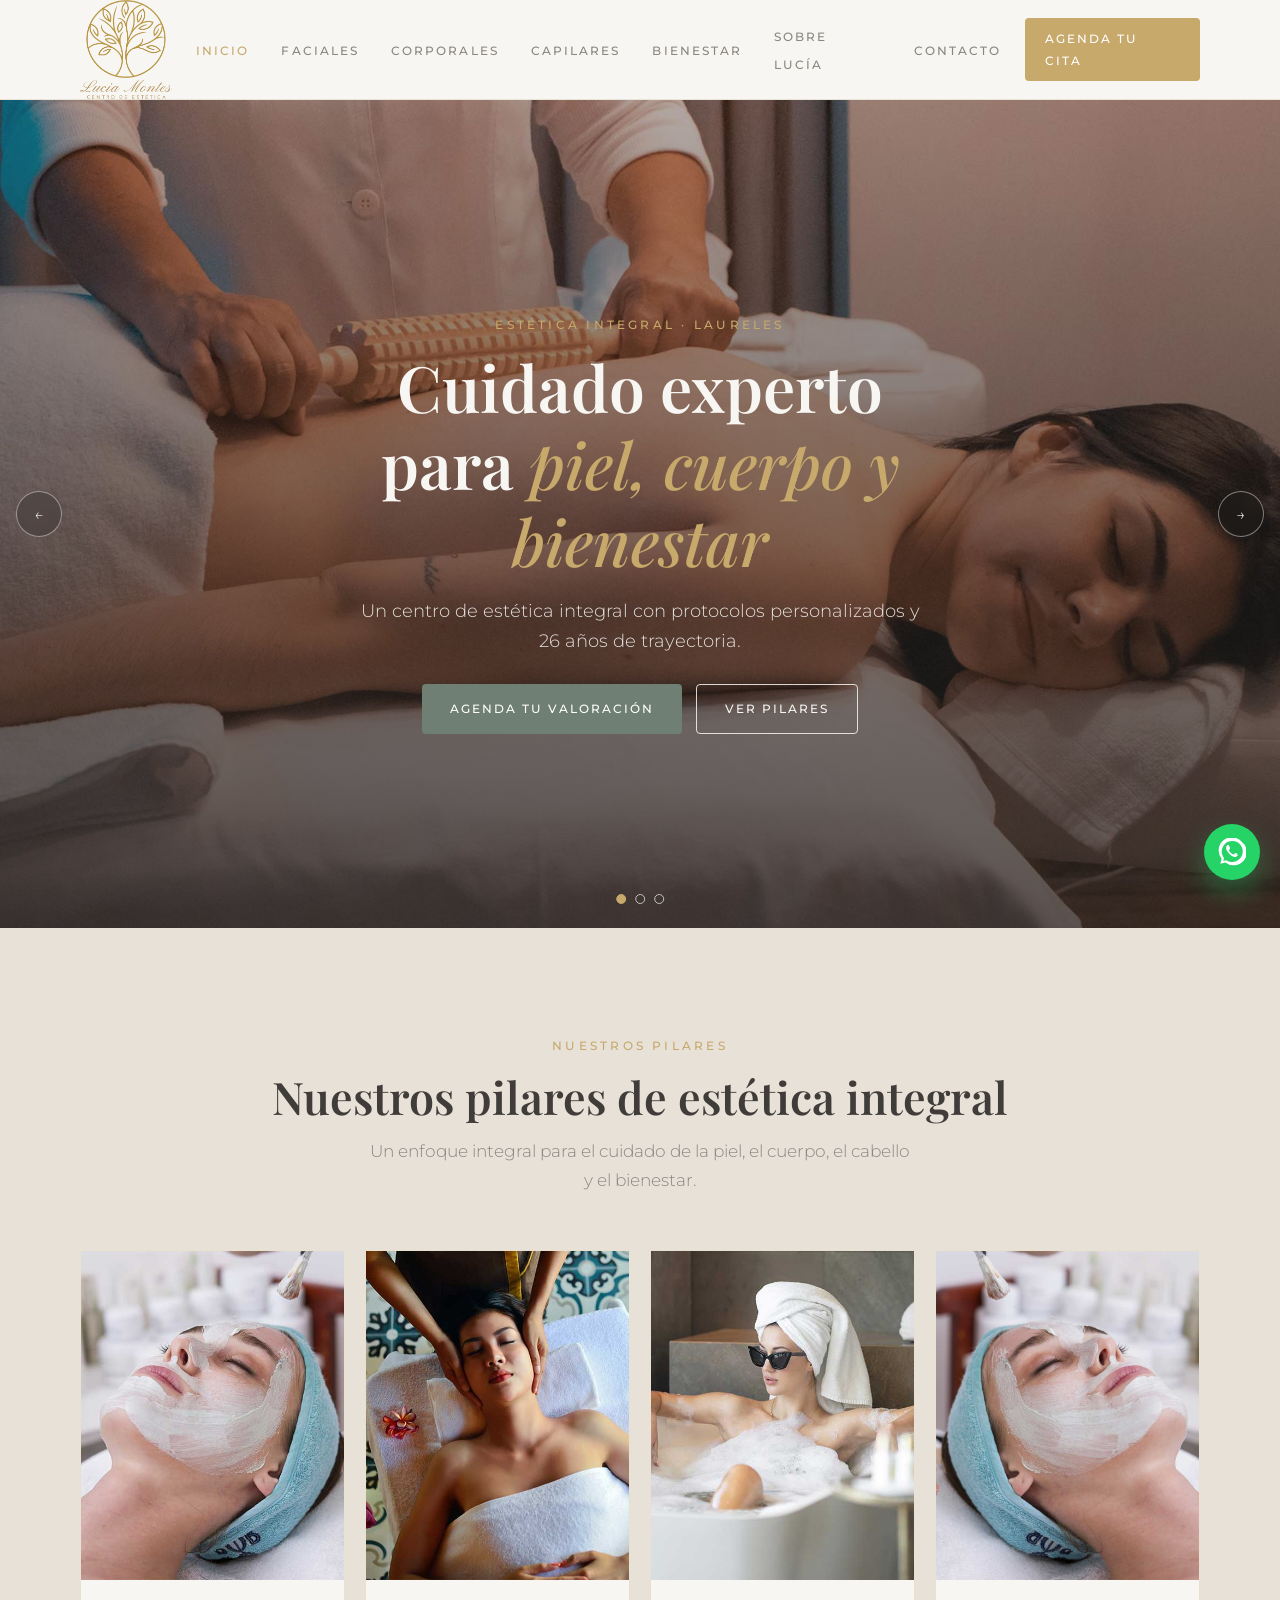
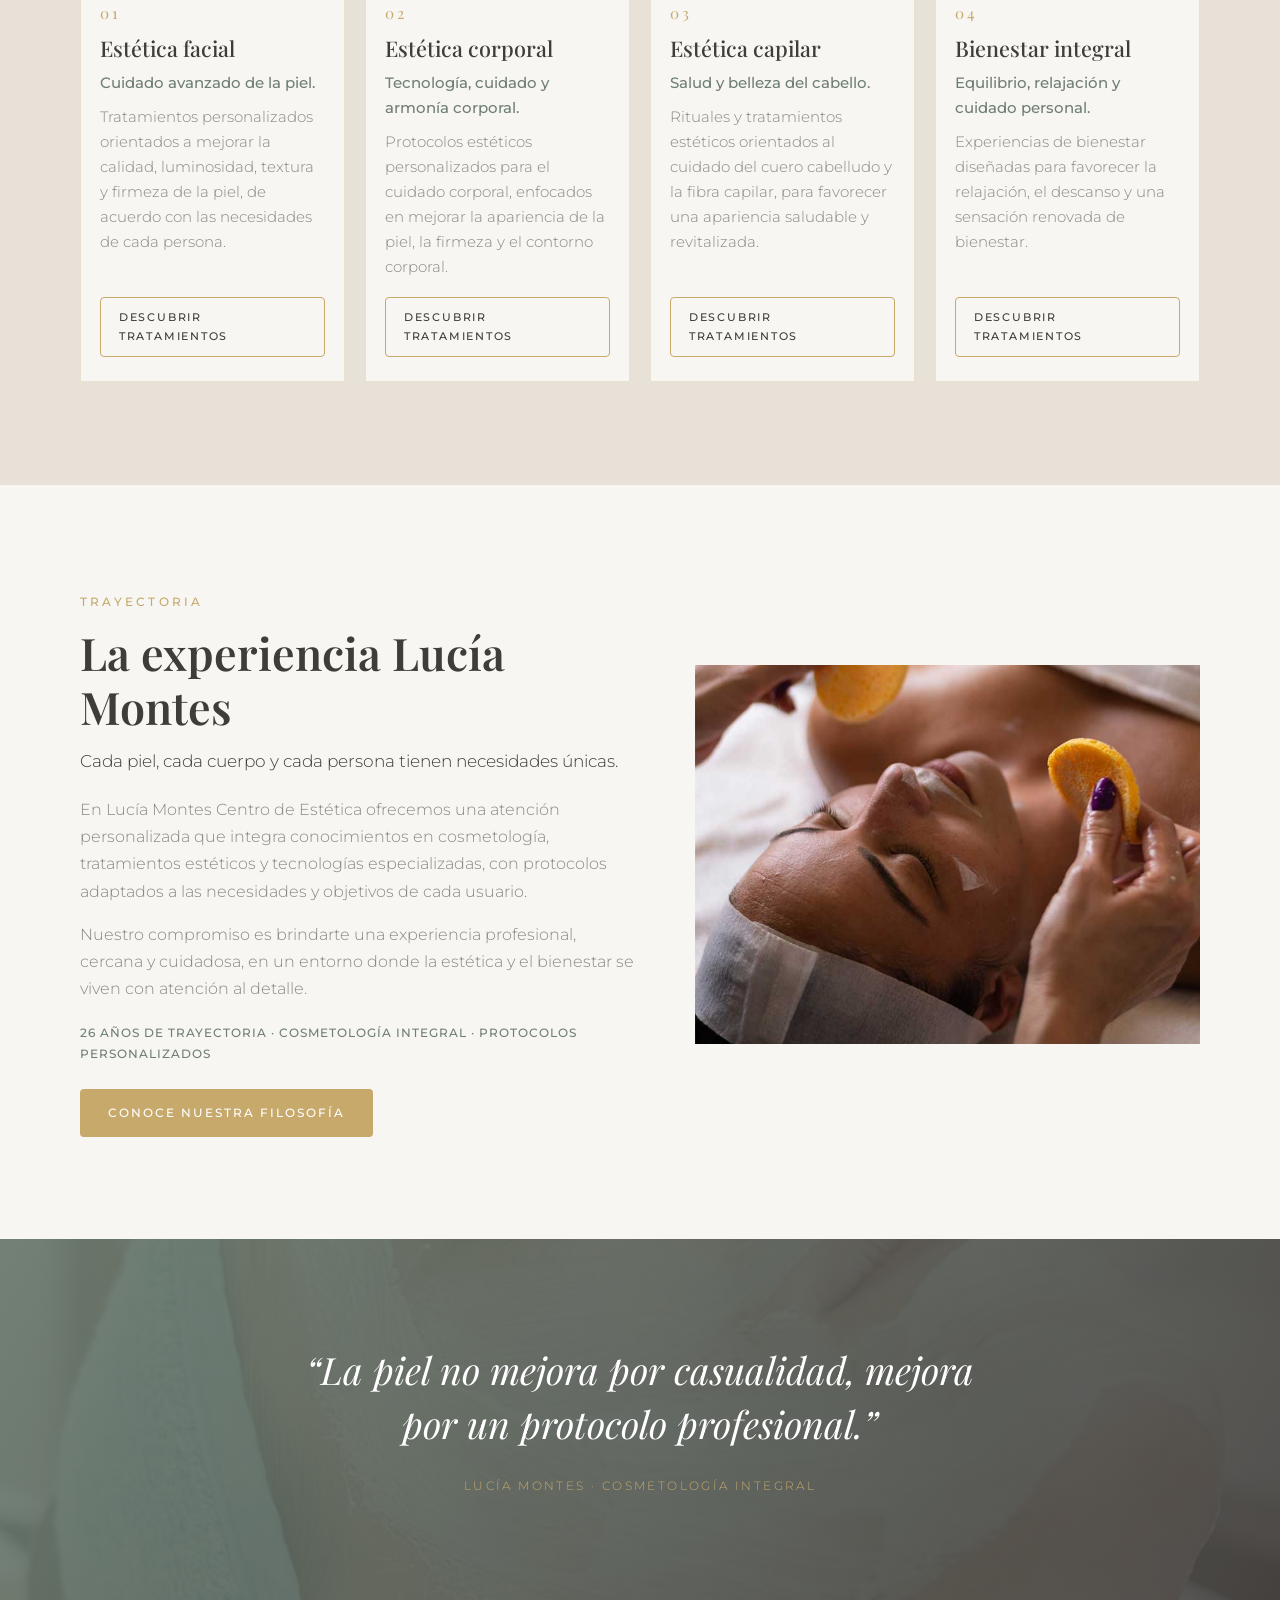
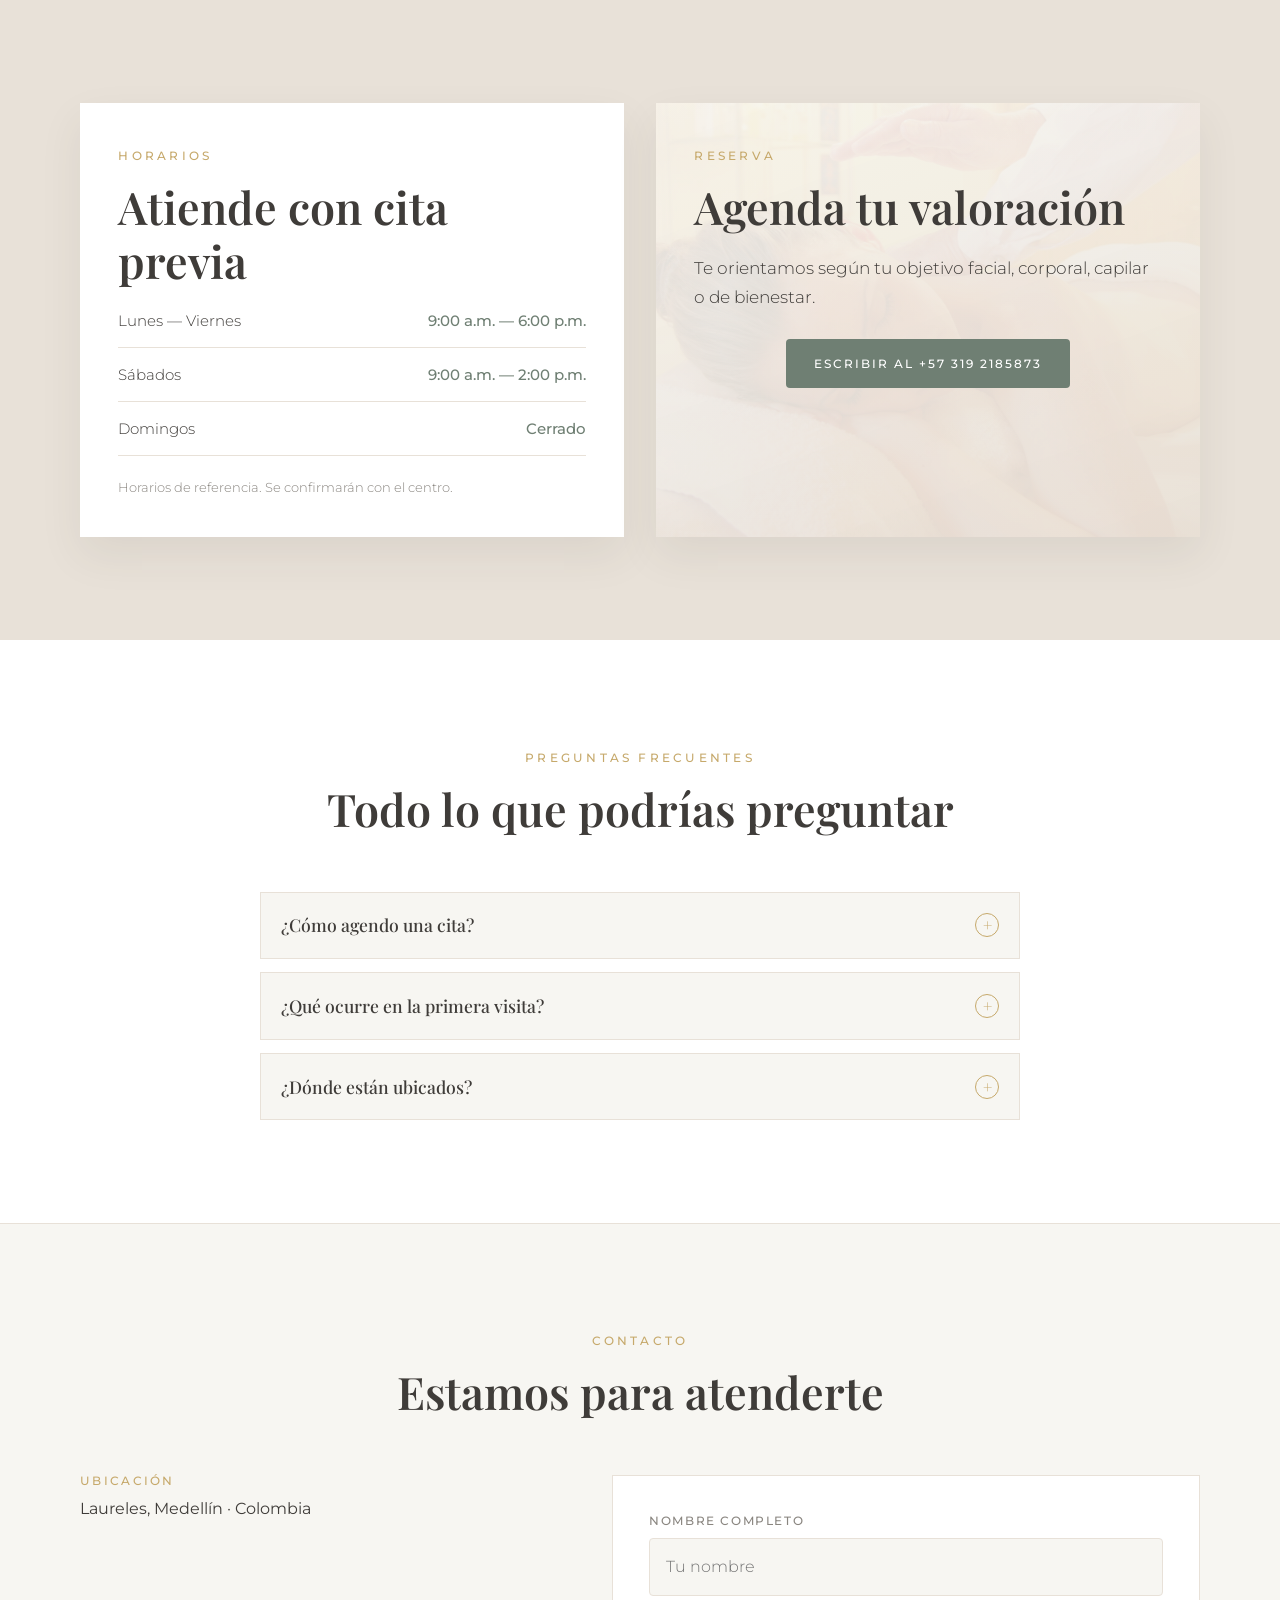
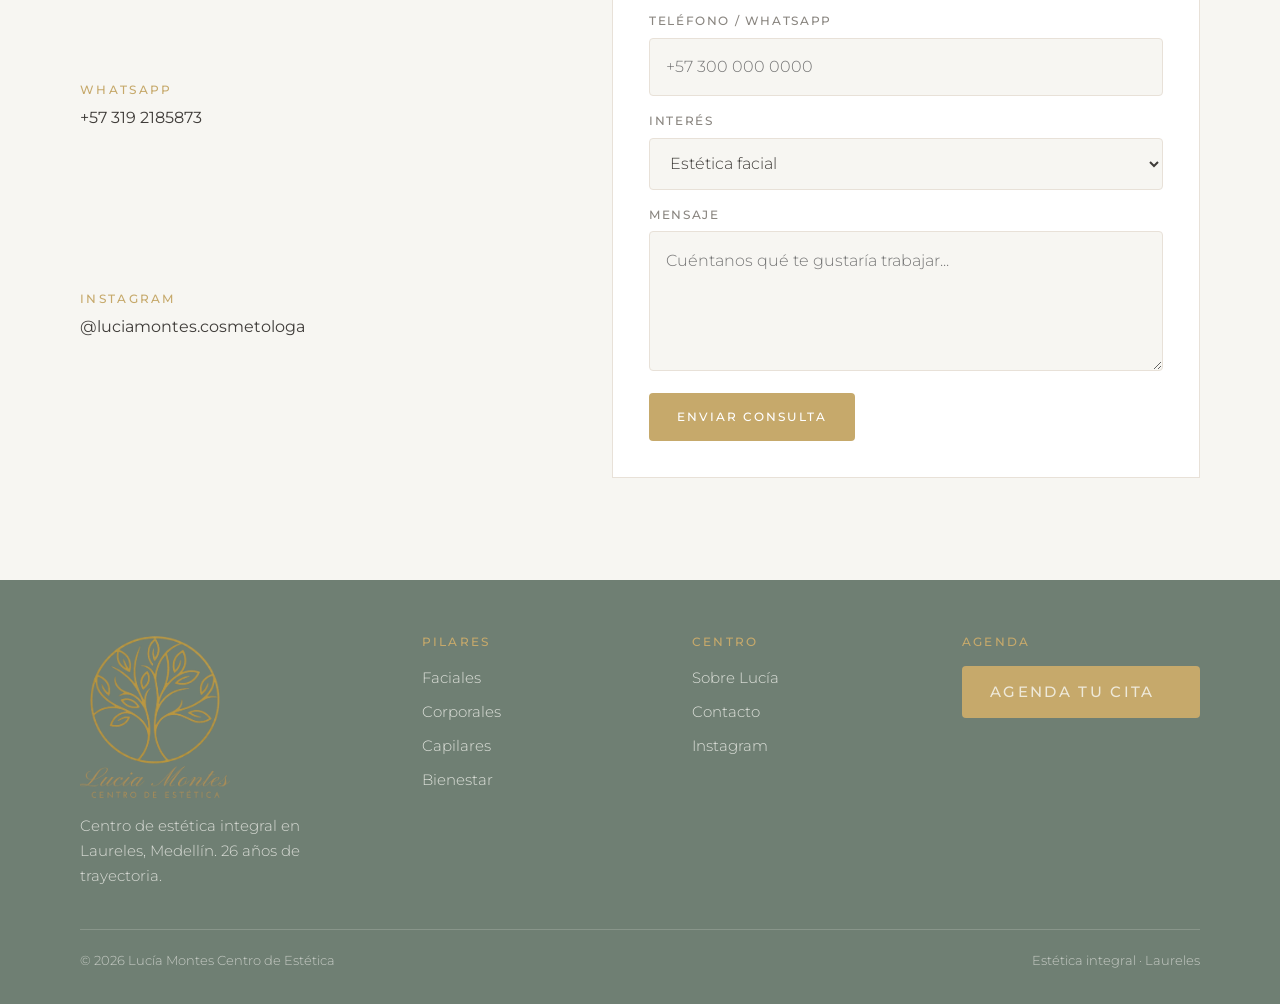
==== commit b999a734: "Shorten nav labels to Faciales, Corporales, Capilares and Bienestar. Co-authored-by: Cursor <cursora" ====
--- a/index.html
+++ b/index.html
@@ -37,9 +37,9 @@
       <nav>
         <ul class="nav-menu" id="navMenu">
           <li><a href="index.html" class="active">Inicio</a></li>
-          <li><a href="tratamientos-faciales.html">Tratamientos faciales</a></li>
-          <li><a href="tratamientos-corporales.html">Tratamientos corporales</a></li>
-          <li><a href="tratamientos-capilares.html">Tratamientos capilares</a></li>
+          <li><a href="tratamientos-faciales.html">Faciales</a></li>
+          <li><a href="tratamientos-corporales.html">Corporales</a></li>
+          <li><a href="tratamientos-capilares.html">Capilares</a></li>
           <li><a href="bienestar.html">Bienestar</a></li>
           <li><a href="sobre-lucia.html">Sobre Lucía</a></li>
           <li><a href="index.html#contacto">Contacto</a></li>
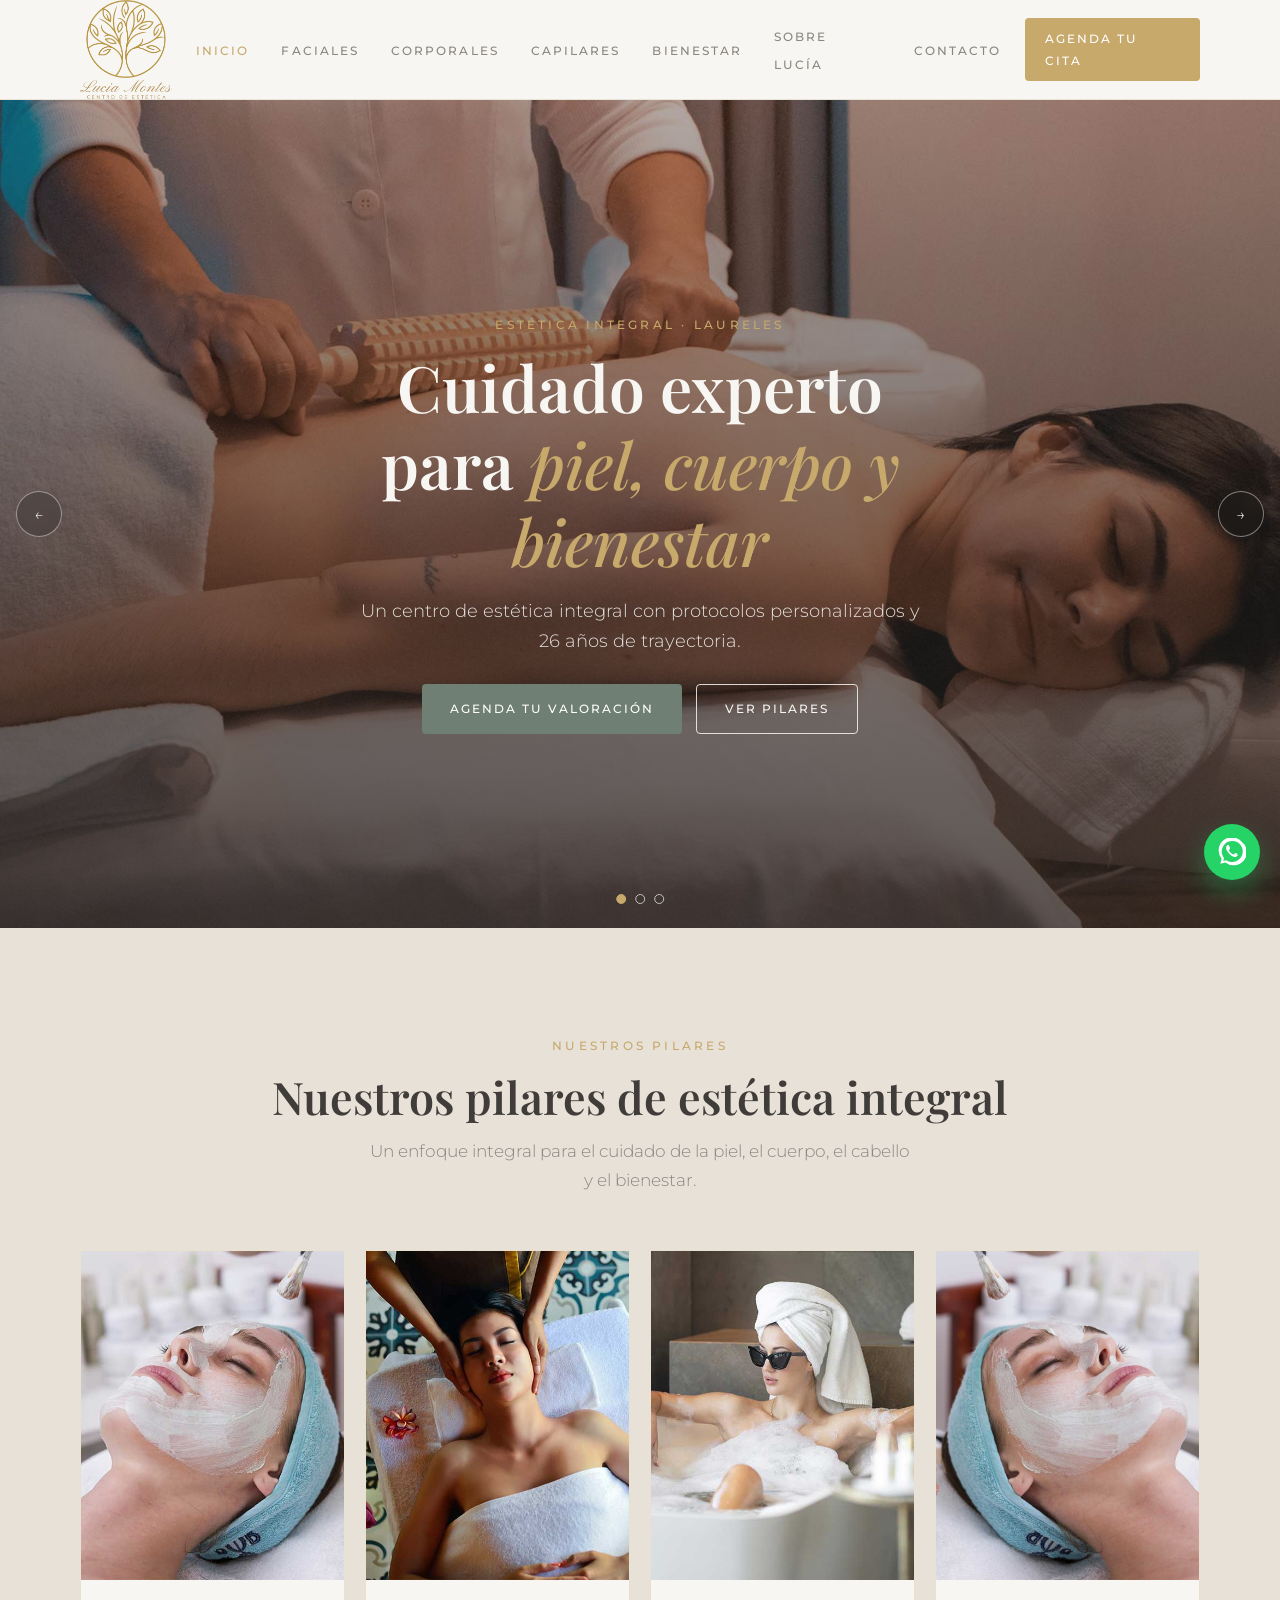
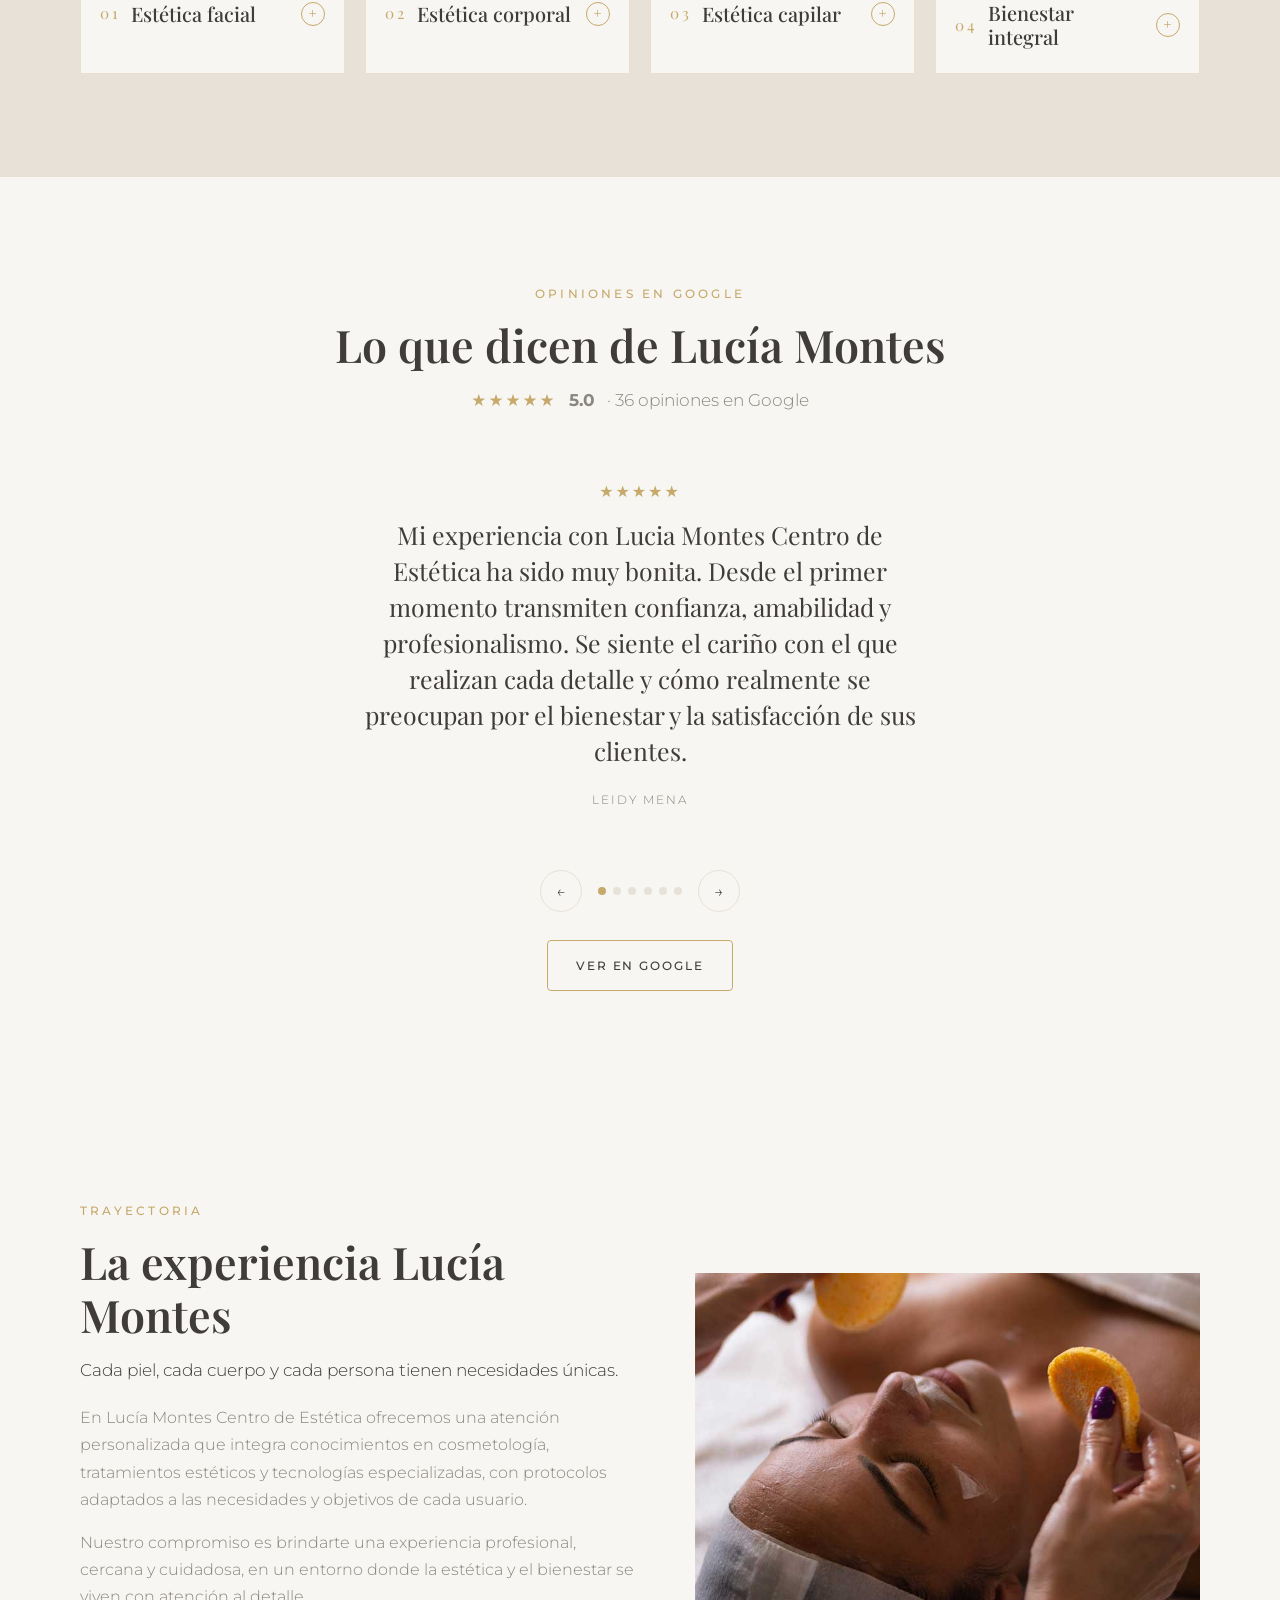
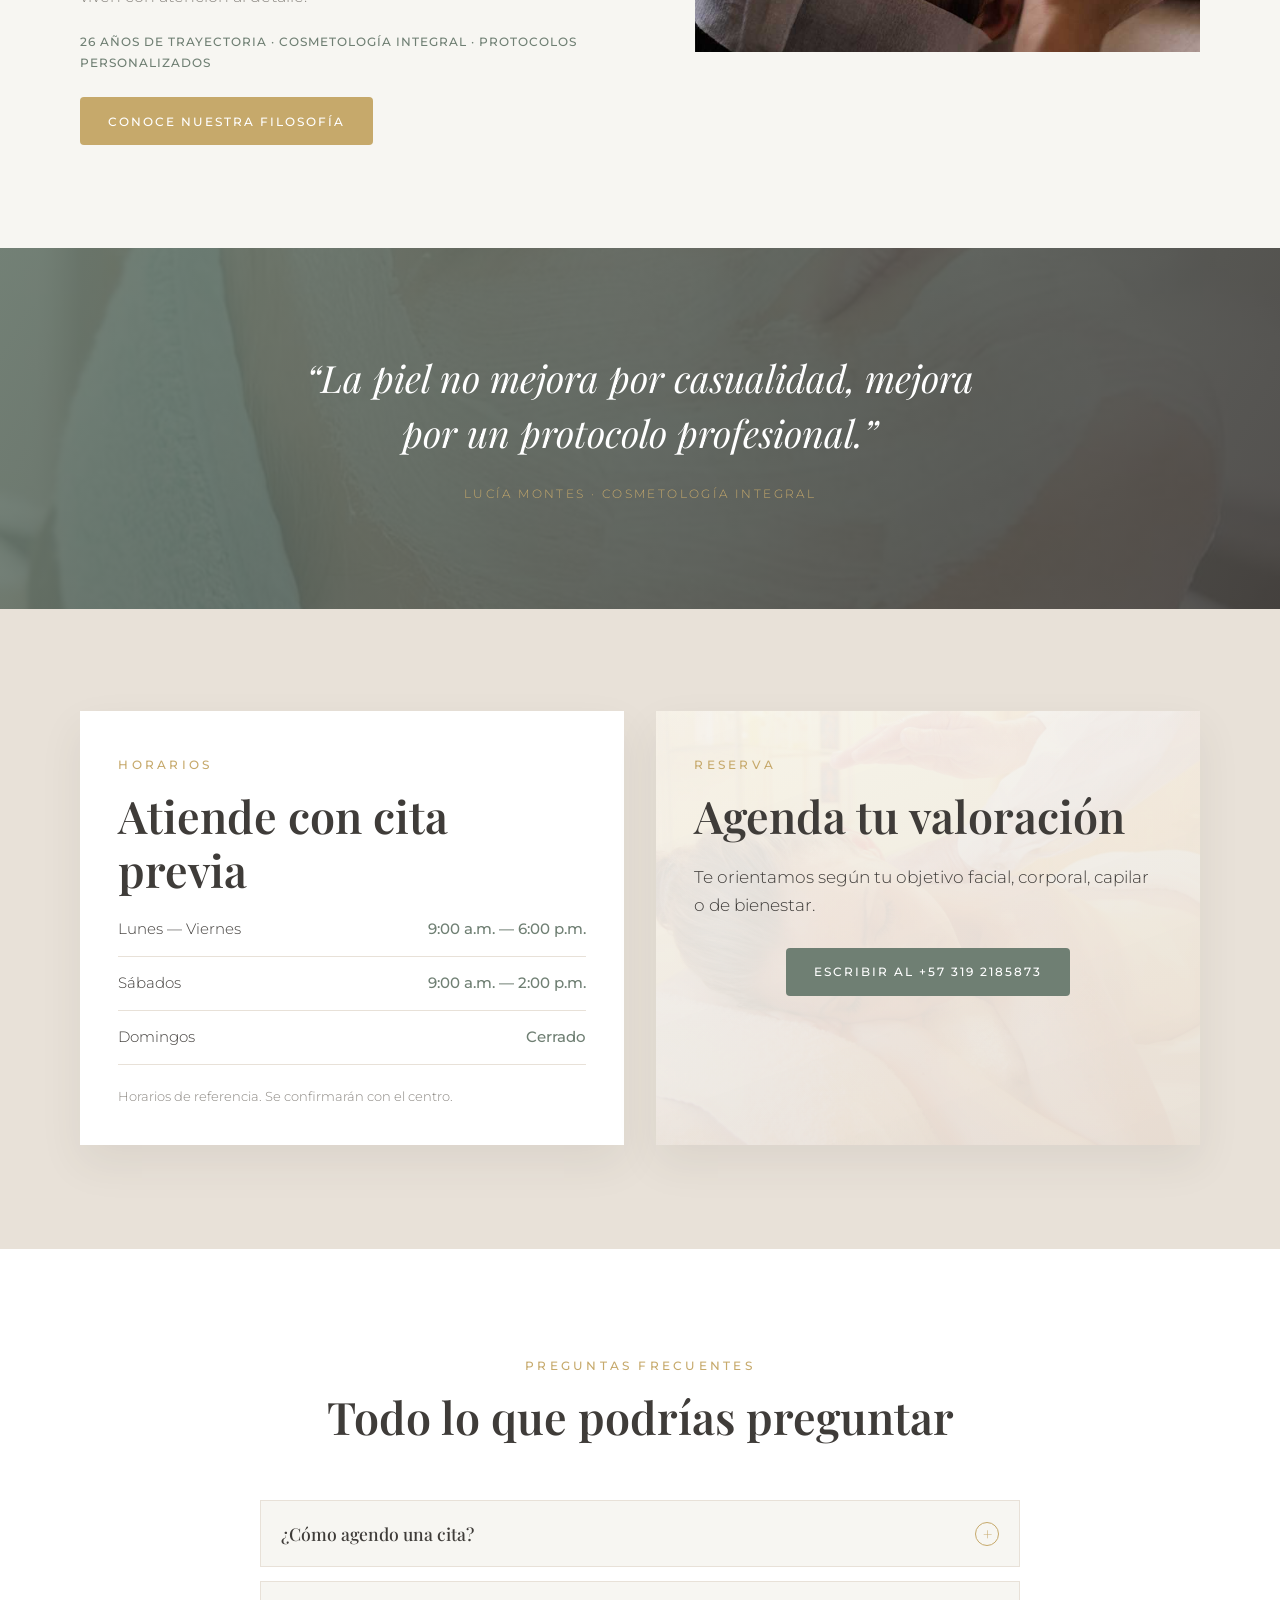
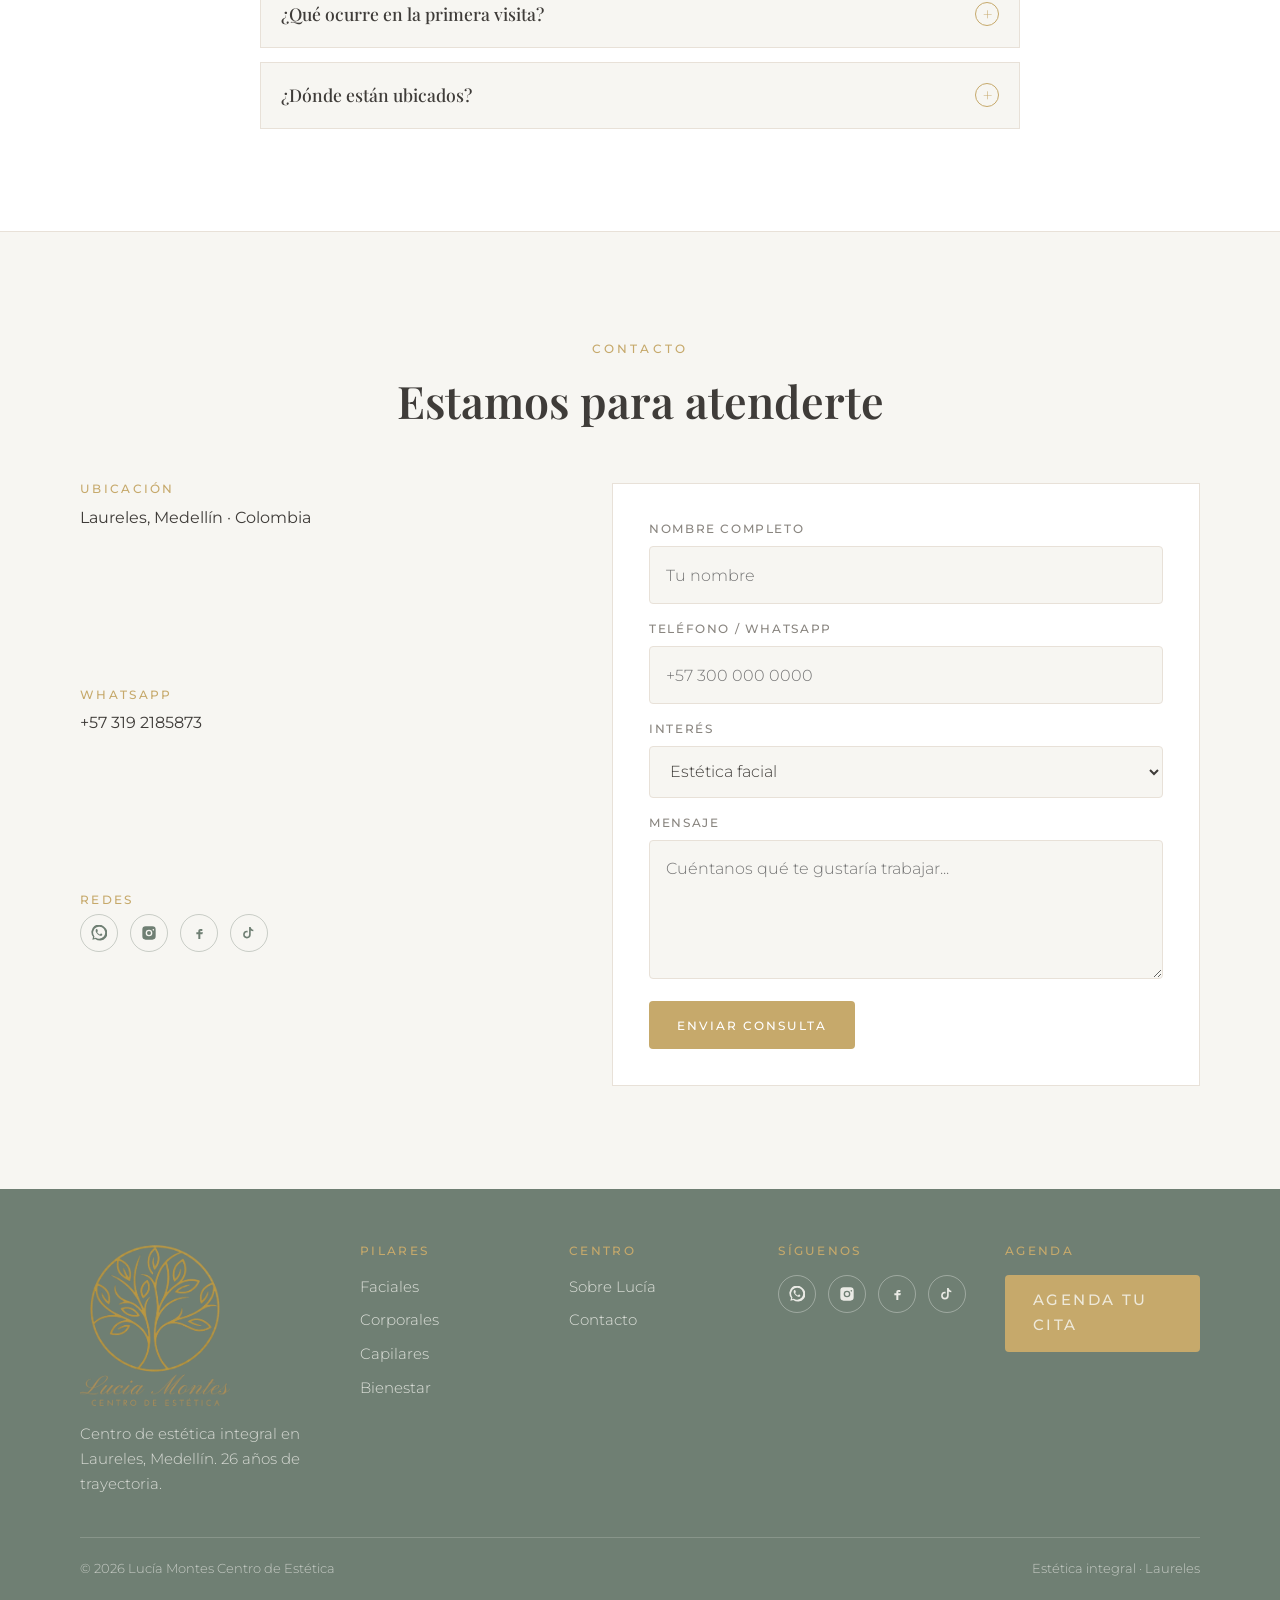
==== commit a937fceb: "Add social icons, Google review carousel and interactive CTAs. Surface curated Google reviews before" ====
--- a/index.html
+++ b/index.html
@@ -115,57 +115,155 @@
         </div>
 
         <div class="pilares-grid">
-          <article class="pilar revelar">
+                    <article class="pilar revelar" data-pilar>
             <figure class="img-zoom">
               <img src="img/service-2.jpg" alt="Estética facial">
             </figure>
             <div class="pilar-body">
-              <span class="pilar-num">01</span>
-              <h3>Estética facial</h3>
-              <p class="pilar-tagline">Cuidado avanzado de la piel.</p>
-              <p>Tratamientos personalizados orientados a mejorar la calidad, luminosidad, textura y firmeza de la piel, de acuerdo con las necesidades de cada persona.</p>
-              <a class="btn btn-outline btn-sm" href="tratamientos-faciales.html">Descubrir tratamientos</a>
-            </div>
-          </article>
-
-          <article class="pilar revelar">
+              <button type="button" class="pilar-toggle" aria-expanded="false">
+                <span class="pilar-num">01</span>
+                <h3>Estética facial</h3>
+                <span class="pilar-chevron" aria-hidden="true">+</span>
+              </button>
+              <div class="pilar-detalle" hidden>
+                <p class="pilar-tagline">Cuidado avanzado de la piel.</p>
+                <p>Tratamientos personalizados orientados a mejorar la calidad, luminosidad, textura y firmeza de la piel, de acuerdo con las necesidades de cada persona.</p>
+                <a class="btn btn-outline btn-sm" href="tratamientos-faciales.html">Descubrir tratamientos</a>
+              </div>
+            </div>
+          </article>
+
+                    <article class="pilar revelar" data-pilar>
             <figure class="img-zoom">
               <img src="img/service-3.jpg" alt="Estética corporal">
             </figure>
             <div class="pilar-body">
-              <span class="pilar-num">02</span>
-              <h3>Estética corporal</h3>
-              <p class="pilar-tagline">Tecnología, cuidado y armonía corporal.</p>
-              <p>Protocolos estéticos personalizados para el cuidado corporal, enfocados en mejorar la apariencia de la piel, la firmeza y el contorno corporal.</p>
-              <a class="btn btn-outline btn-sm" href="tratamientos-corporales.html">Descubrir tratamientos</a>
-            </div>
-          </article>
-
-          <article class="pilar revelar">
+              <button type="button" class="pilar-toggle" aria-expanded="false">
+                <span class="pilar-num">02</span>
+                <h3>Estética corporal</h3>
+                <span class="pilar-chevron" aria-hidden="true">+</span>
+              </button>
+              <div class="pilar-detalle" hidden>
+                <p class="pilar-tagline">Tecnología, cuidado y armonía corporal.</p>
+                <p>Protocolos estéticos personalizados para el cuidado corporal, enfocados en mejorar la apariencia de la piel, la firmeza y el contorno corporal.</p>
+                <a class="btn btn-outline btn-sm" href="tratamientos-corporales.html">Descubrir tratamientos</a>
+              </div>
+            </div>
+          </article>
+
+                    <article class="pilar revelar" data-pilar>
             <figure class="img-zoom">
               <img src="img/service-5.jpg" alt="Estética capilar">
             </figure>
             <div class="pilar-body">
-              <span class="pilar-num">03</span>
-              <h3>Estética capilar</h3>
-              <p class="pilar-tagline">Salud y belleza del cabello.</p>
-              <p>Rituales y tratamientos estéticos orientados al cuidado del cuero cabelludo y la fibra capilar, para favorecer una apariencia saludable y revitalizada.</p>
-              <a class="btn btn-outline btn-sm" href="tratamientos-capilares.html">Descubrir tratamientos</a>
-            </div>
-          </article>
-
-          <article class="pilar revelar">
+              <button type="button" class="pilar-toggle" aria-expanded="false">
+                <span class="pilar-num">03</span>
+                <h3>Estética capilar</h3>
+                <span class="pilar-chevron" aria-hidden="true">+</span>
+              </button>
+              <div class="pilar-detalle" hidden>
+                <p class="pilar-tagline">Salud y belleza del cabello.</p>
+                <p>Rituales y tratamientos estéticos orientados al cuidado del cuero cabelludo y la fibra capilar, para favorecer una apariencia saludable y revitalizada.</p>
+                <a class="btn btn-outline btn-sm" href="tratamientos-capilares.html">Descubrir tratamientos</a>
+              </div>
+            </div>
+          </article>
+
+                    <article class="pilar revelar" data-pilar>
             <figure class="img-zoom">
               <img src="img/opening.jpg" alt="Bienestar integral">
             </figure>
             <div class="pilar-body">
-              <span class="pilar-num">04</span>
-              <h3>Bienestar integral</h3>
-              <p class="pilar-tagline">Equilibrio, relajación y cuidado personal.</p>
-              <p>Experiencias de bienestar diseñadas para favorecer la relajación, el descanso y una sensación renovada de bienestar.</p>
-              <a class="btn btn-outline btn-sm" href="bienestar.html">Descubrir tratamientos</a>
-            </div>
-          </article>
+              <button type="button" class="pilar-toggle" aria-expanded="false">
+                <span class="pilar-num">04</span>
+                <h3>Bienestar integral</h3>
+                <span class="pilar-chevron" aria-hidden="true">+</span>
+              </button>
+              <div class="pilar-detalle" hidden>
+                <p class="pilar-tagline">Equilibrio, relajación y cuidado personal.</p>
+                <p>Experiencias de bienestar diseñadas para favorecer la relajación, el descanso y una sensación renovada de bienestar.</p>
+                <a class="btn btn-outline btn-sm" href="bienestar.html">Descubrir tratamientos</a>
+              </div>
+            </div>
+          </article>
+        </div>
+      </div>
+    </section>
+
+    <!-- Reseñas Google curadas -->
+    <section class="seccion reseñas" id="reseñas">
+      <div class="contenedor">
+        <div class="seccion-titulo revelar">
+          <span class="eyebrow">Opiniones en Google</span>
+          <h2>Lo que dicen de Lucía Montes</h2>
+          <p class="lead reseñas-rating">
+            <span class="estrellas" aria-hidden="true">★★★★★</span>
+            <strong>5.0</strong> · 36 opiniones en Google
+          </p>
+        </div>
+
+        <div class="reseñas-slider revelar" data-reseñas>
+          <div class="reseñas-viewport">
+            <div class="reseñas-track">
+              <article class="reseña-slide is-active">
+                <p class="reseña-estrellas" aria-label="5 de 5 estrellas">★★★★★</p>
+                <blockquote>
+                  Mi experiencia con Lucia Montes Centro de Estética ha sido muy bonita. Desde el primer momento transmiten confianza, amabilidad y profesionalismo. Se siente el cariño con el que realizan cada detalle y cómo realmente se preocupan por el bienestar y la satisfacción de sus clientes.
+                </blockquote>
+                <cite>LEIDY MENA</cite>
+              </article>
+              <article class="reseña-slide">
+                <p class="reseña-estrellas" aria-label="5 de 5 estrellas">★★★★★</p>
+                <blockquote>
+                  Nunca pongo 5 estrellas, pero voy a hacer una excepción. Después de cumplir 30 años quise cuidarme un poco y agendé una limpieza facial con Lucía. Su energía, cómo me entendió y el cuidado durante el tratamiento fueron excepcionales. Después de 7 días me veo más joven. La recomiendo sin duda.
+                </blockquote>
+                <cite>Laurys Legros</cite>
+              </article>
+              <article class="reseña-slide">
+                <p class="reseña-estrellas" aria-label="5 de 5 estrellas">★★★★★</p>
+                <blockquote>
+                  Desde el primer momento, Lucía fue increíblemente profesional y me guió paso a paso durante todo el proceso. Su conocimiento y atención me hicieron sentir en las mejores manos. Estoy muy feliz con los avances que he visto en mi piel gracias a su tratamiento de cuidado, que además utiliza productos naturales de excelente calidad.
+                </blockquote>
+                <cite>Juliana Gonzalez</cite>
+              </article>
+              <article class="reseña-slide">
+                <p class="reseña-estrellas" aria-label="5 de 5 estrellas">★★★★★</p>
+                <blockquote>
+                  La cosmetóloga Lucía es muy profesional. Desde el inicio te recibe con buena atención. Te explica el procedimiento paso a paso, los pro y los contra. Durante el proceso te muestra el producto a aplicar, la fecha, todo sellado para iniciar. Me encantó. Seguro que regresaré.
+                </blockquote>
+                <cite>Osmary Arango</cite>
+              </article>
+              <article class="reseña-slide">
+                <p class="reseña-estrellas" aria-label="5 de 5 estrellas">★★★★★</p>
+                <blockquote>
+                  Excelente sitio, ameno, acogedor, con asepsia impecable, bien ubicado. Una atención extraordinaria. Los productos utilizados son de gran calidad y dejan la piel maravillosa. Lugar muy recomendado para visitar.
+                </blockquote>
+                <cite>Matilde Ballesteros</cite>
+              </article>
+              <article class="reseña-slide">
+                <p class="reseña-estrellas" aria-label="5 de 5 estrellas">★★★★★</p>
+                <blockquote>
+                  Increíble lugar, desde que entras se siente una experiencia acogedora con una profesional interesada en tu bienestar, y en general todo se fue muy bien, súper recomendada.
+                </blockquote>
+                <cite>Estefany Muñoz</cite>
+              </article>
+            </div>
+          </div>
+          <div class="reseñas-controles">
+            <button type="button" class="slider-btn" data-reseñas-prev aria-label="Reseña anterior">&#8592;</button>
+            <div class="reseñas-dots" role="tablist" aria-label="Seleccionar reseña">
+              <button type="button" class="is-active" data-reseñas-dot="0" aria-label="Reseña 1"></button>
+              <button type="button" data-reseñas-dot="1" aria-label="Reseña 2"></button>
+              <button type="button" data-reseñas-dot="2" aria-label="Reseña 3"></button>
+              <button type="button" data-reseñas-dot="3" aria-label="Reseña 4"></button>
+              <button type="button" data-reseñas-dot="4" aria-label="Reseña 5"></button>
+              <button type="button" data-reseñas-dot="5" aria-label="Reseña 6"></button>
+            </div>
+            <button type="button" class="slider-btn" data-reseñas-next aria-label="Reseña siguiente">&#8594;</button>
+          </div>
+          <div class="reseñas-cta">
+            <a class="btn btn-outline" href="https://share.google/bVkXEV1HKWIcSZjgv" target="_blank" rel="noopener">Ver en Google</a>
+          </div>
         </div>
       </div>
     </section>
@@ -282,8 +380,21 @@
               <p><a href="https://wa.me/573192185873" target="_blank" rel="noopener">+57 319 2185873</a></p>
             </div>
             <div class="dato">
-              <h3>Instagram</h3>
-              <p><a href="https://instagram.com/luciamontes.cosmetologa" target="_blank" rel="noopener">@luciamontes.cosmetologa</a></p>
+              <h3>Redes</h3>
+              <div class="redes redes-contacto">
+                <a href="https://wa.me/573192185873" target="_blank" rel="noopener" aria-label="WhatsApp">
+                  <svg viewBox="0 0 24 24" aria-hidden="true"><path d="M20.5 3.5A11 11 0 0 0 3.1 17.7L2 22l4.4-1.1A11 11 0 1 0 20.5 3.5zm-8.5 17a9 9 0 0 1-4.6-1.3l-.3-.2-2.6.7.7-2.5-.2-.3a9 9 0 1 1 7 3.6zm5-6.7c-.3-.1-1.6-.8-1.9-.9s-.4-.1-.6.1-.7.9-.8 1-.3.2-.6.1a7.4 7.4 0 0 1-2.2-1.4 8.2 8.2 0 0 1-1.5-1.9c-.2-.3 0-.4.1-.6l.5-.6c.1-.2.2-.3.3-.5s0-.4 0-.5-.6-1.5-.8-2-.4-.5-.6-.5h-.5c-.2 0-.5.1-.7.3a2.3 2.3 0 0 0-.7 1.7c0 1 0 1.9.8 3a13 13 0 0 0 2.5 3 11.7 11.7 0 0 0 3.5 2.1c.5.2.9.2 1.2.1a2.5 2.5 0 0 0 1.7-1.1c.2-.3.2-.6.1-.8l-.5-.2z"/></svg>
+                </a>
+                <a href="https://www.instagram.com/luciamontes.cosmetologa/" target="_blank" rel="noopener" aria-label="Instagram">
+                  <svg viewBox="0 0 24 24" aria-hidden="true"><path d="M7 2h10a5 5 0 0 1 5 5v10a5 5 0 0 1-5 5H7a5 5 0 0 1-5-5V7a5 5 0 0 1 5-5zm5 5a5 5 0 1 0 0 10 5 5 0 0 0 0-10zm6.5-.9a1.2 1.2 0 1 0 0 2.4 1.2 1.2 0 0 0 0-2.4zM12 9a3 3 0 1 1 0 6 3 3 0 0 1 0-6z"/></svg>
+                </a>
+                <a href="https://www.facebook.com/CosmetologiaLuciaMontes" target="_blank" rel="noopener" aria-label="Facebook">
+                  <svg viewBox="0 0 24 24" aria-hidden="true"><path d="M14 9h3V6h-3c-1.7 0-3 1.3-3 3v2H8v3h3v7h3v-7h3l1-3h-4V9c0-.6.4-1 1-1z"/></svg>
+                </a>
+                <a href="https://www.tiktok.com/@lucia.montes.quintero" target="_blank" rel="noopener" aria-label="TikTok">
+                  <svg viewBox="0 0 24 24" aria-hidden="true"><path d="M14.5 3c.4 2.2 1.8 3.8 4 4.2v2.3c-1.4-.1-2.7-.5-3.9-1.3v6.2a5.7 5.7 0 1 1-5.7-5.7c.3 0 .7 0 1 .1v2.5a3.2 3.2 0 1 0 2.2 3V3h2.4z"/></svg>
+                </a>
+              </div>
             </div>
           </div>
 
@@ -336,7 +447,23 @@
           <h3>Centro</h3>
           <a href="sobre-lucia.html">Sobre Lucía</a>
           <a href="#contacto">Contacto</a>
-          <a href="https://instagram.com/luciamontes.cosmetologa" target="_blank" rel="noopener">Instagram</a>
+        </div>
+        <div>
+          <h3>Síguenos</h3>
+          <div class="redes">
+            <a href="https://wa.me/573192185873" target="_blank" rel="noopener" aria-label="WhatsApp">
+              <svg viewBox="0 0 24 24" aria-hidden="true"><path d="M20.5 3.5A11 11 0 0 0 3.1 17.7L2 22l4.4-1.1A11 11 0 1 0 20.5 3.5zm-8.5 17a9 9 0 0 1-4.6-1.3l-.3-.2-2.6.7.7-2.5-.2-.3a9 9 0 1 1 7 3.6zm5-6.7c-.3-.1-1.6-.8-1.9-.9s-.4-.1-.6.1-.7.9-.8 1-.3.2-.6.1a7.4 7.4 0 0 1-2.2-1.4 8.2 8.2 0 0 1-1.5-1.9c-.2-.3 0-.4.1-.6l.5-.6c.1-.2.2-.3.3-.5s0-.4 0-.5-.6-1.5-.8-2-.4-.5-.6-.5h-.5c-.2 0-.5.1-.7.3a2.3 2.3 0 0 0-.7 1.7c0 1 0 1.9.8 3a13 13 0 0 0 2.5 3 11.7 11.7 0 0 0 3.5 2.1c.5.2.9.2 1.2.1a2.5 2.5 0 0 0 1.7-1.1c.2-.3.2-.6.1-.8l-.5-.2z"/></svg>
+            </a>
+            <a href="https://www.instagram.com/luciamontes.cosmetologa/" target="_blank" rel="noopener" aria-label="Instagram">
+              <svg viewBox="0 0 24 24" aria-hidden="true"><path d="M7 2h10a5 5 0 0 1 5 5v10a5 5 0 0 1-5 5H7a5 5 0 0 1-5-5V7a5 5 0 0 1 5-5zm5 5a5 5 0 1 0 0 10 5 5 0 0 0 0-10zm6.5-.9a1.2 1.2 0 1 0 0 2.4 1.2 1.2 0 0 0 0-2.4zM12 9a3 3 0 1 1 0 6 3 3 0 0 1 0-6z"/></svg>
+            </a>
+            <a href="https://www.facebook.com/CosmetologiaLuciaMontes" target="_blank" rel="noopener" aria-label="Facebook">
+              <svg viewBox="0 0 24 24" aria-hidden="true"><path d="M14 9h3V6h-3c-1.7 0-3 1.3-3 3v2H8v3h3v7h3v-7h3l1-3h-4V9c0-.6.4-1 1-1z"/></svg>
+            </a>
+            <a href="https://www.tiktok.com/@lucia.montes.quintero" target="_blank" rel="noopener" aria-label="TikTok">
+              <svg viewBox="0 0 24 24" aria-hidden="true"><path d="M14.5 3c.4 2.2 1.8 3.8 4 4.2v2.3c-1.4-.1-2.7-.5-3.9-1.3v6.2a5.7 5.7 0 1 1-5.7-5.7c.3 0 .7 0 1 .1v2.5a3.2 3.2 0 1 0 2.2 3V3h2.4z"/></svg>
+            </a>
+          </div>
         </div>
         <div>
           <h3>Agenda</h3>
--- a/css/styles.css
+++ b/css/styles.css
@@ -592,6 +592,21 @@
   gap: 0.55rem;
 }
 
+.pilar.is-open {
+  border-color: rgba(198, 169, 107, 0.7);
+  box-shadow: var(--sombra-suave);
+}
+
+.pilar-toggle {
+  width: 100%;
+  display: grid;
+  grid-template-columns: auto 1fr auto;
+  align-items: center;
+  gap: 0.65rem;
+  text-align: left;
+  color: inherit;
+}
+
 .pilar-num {
   font-family: var(--fuente-display);
   font-size: 0.95rem;
@@ -599,9 +614,39 @@
   color: var(--dorado-champan);
 }
 
-.pilar-body h3 {
-  font-size: 1.35rem;
+.pilar-toggle h3 {
+  font-size: 1.25rem;
   font-weight: 500;
+  margin: 0;
+}
+
+.pilar-chevron {
+  width: 1.5rem;
+  height: 1.5rem;
+  border: 1px solid var(--dorado-champan);
+  border-radius: 50%;
+  color: var(--dorado-champan);
+  display: grid;
+  place-items: center;
+  font-size: 1rem;
+  line-height: 1;
+  transition: transform var(--transicion), background var(--transicion), color var(--transicion);
+}
+
+.pilar.is-open .pilar-chevron {
+  transform: rotate(45deg);
+  background: var(--dorado-champan);
+  color: var(--blanco);
+}
+
+.pilar-detalle {
+  display: grid;
+  gap: 0.55rem;
+  padding-top: 0.35rem;
+}
+
+.pilar-detalle[hidden] {
+  display: none;
 }
 
 .pilar-tagline {
@@ -610,10 +655,9 @@
   color: var(--verde-salvia);
 }
 
-.pilar-body > p:not(.pilar-tagline) {
+.pilar-detalle > p:not(.pilar-tagline) {
   color: var(--gris-taupe);
   font-size: 0.92rem;
-  flex: 1;
 }
 
 .btn-sm {
@@ -723,12 +767,15 @@
   background: var(--blanco);
   border: 1px solid var(--beige-nude);
   padding: 1.25rem 1.2rem;
-  transition: transform var(--transicion), box-shadow var(--transicion);
-}
-
-.tratamiento-card:hover {
+  cursor: pointer;
+  transition: transform var(--transicion), box-shadow var(--transicion), border-color var(--transicion);
+}
+
+.tratamiento-card:hover,
+.tratamiento-card.is-open {
   transform: translateY(-4px);
   box-shadow: var(--sombra-suave);
+  border-color: rgba(198, 169, 107, 0.55);
 }
 
 .tratamiento-card h4 {
@@ -742,6 +789,17 @@
 .tratamiento-card p {
   color: var(--gris-taupe);
   font-size: 0.92rem;
+}
+
+.tratamiento-accion {
+  display: none;
+  margin-top: 1rem;
+  padding-top: 0.85rem;
+  border-top: 1px solid var(--beige-nude);
+}
+
+.tratamiento-card.is-open .tratamiento-accion {
+  display: block;
 }
 
 .page-info {
@@ -872,6 +930,96 @@
   letter-spacing: 0.2em;
   text-transform: uppercase;
   color: var(--dorado-champan);
+}
+
+/* ---------- Reseñas Google ---------- */
+
+.reseñas {
+  background: var(--blanco-marfil);
+}
+
+.reseñas-rating {
+  display: flex;
+  flex-wrap: wrap;
+  align-items: center;
+  justify-content: center;
+  gap: 0.45rem 0.75rem;
+}
+
+.reseñas-rating .estrellas,
+.reseña-estrellas {
+  color: var(--dorado-champan);
+  letter-spacing: 0.12em;
+}
+
+.reseñas-slider {
+  max-width: 760px;
+  margin: 0 auto;
+}
+
+.reseñas-viewport {
+  overflow: hidden;
+}
+
+.reseñas-track {
+  display: flex;
+  transition: transform 0.5s ease;
+}
+
+.reseña-slide {
+  min-width: 100%;
+  padding: 0.5rem 0.25rem 1rem;
+  text-align: center;
+}
+
+.reseña-slide blockquote {
+  font-family: var(--fuente-display);
+  font-size: clamp(1.15rem, 2.2vw, 1.55rem);
+  line-height: 1.45;
+  color: var(--texto);
+  margin: 0.75rem auto 1.25rem;
+  max-width: 38ch;
+}
+
+.reseña-slide cite {
+  display: block;
+  font-style: normal;
+  font-size: 0.78rem;
+  letter-spacing: 0.16em;
+  text-transform: uppercase;
+  color: var(--gris-taupe);
+}
+
+.reseñas-controles {
+  display: flex;
+  align-items: center;
+  justify-content: center;
+  gap: 1rem;
+  margin-top: 0.5rem;
+}
+
+.reseñas-dots {
+  display: flex;
+  gap: 0.45rem;
+}
+
+.reseñas-dots button {
+  width: 8px;
+  height: 8px;
+  border-radius: 50%;
+  background: var(--beige-nude);
+  border: 0;
+  padding: 0;
+}
+
+.reseñas-dots button.is-active {
+  background: var(--dorado-champan);
+}
+
+.reseñas-cta {
+  display: flex;
+  justify-content: center;
+  margin-top: 1.75rem;
 }
 
 /* ---------- Testimonios ---------- */
@@ -1110,7 +1258,7 @@
 
 .footer-grid {
   display: grid;
-  grid-template-columns: 1.3fr 1fr 1fr 1fr;
+  grid-template-columns: 1.4fr 1fr 1fr 1.1fr 1.1fr;
   gap: 2rem;
   margin-bottom: 2.5rem;
 }
@@ -1150,6 +1298,7 @@
 
 .redes {
   display: flex;
+  flex-wrap: wrap;
   gap: 0.75rem;
 }
 
@@ -1161,6 +1310,30 @@
   display: grid;
   place-items: center;
   margin: 0;
+  color: rgba(247, 246, 242, 0.9);
+  transition: border-color var(--transicion), color var(--transicion), background var(--transicion);
+}
+
+.redes a:hover {
+  border-color: var(--dorado-champan);
+  color: var(--dorado-champan);
+}
+
+.redes svg {
+  width: 16px;
+  height: 16px;
+  fill: currentColor;
+}
+
+.redes-contacto a {
+  border-color: rgba(111, 127, 115, 0.35);
+  color: var(--verde-salvia);
+}
+
+.redes-contacto a:hover {
+  border-color: var(--dorado-champan);
+  color: var(--dorado-champan);
+  background: transparent;
 }
 
 .footer-copy {
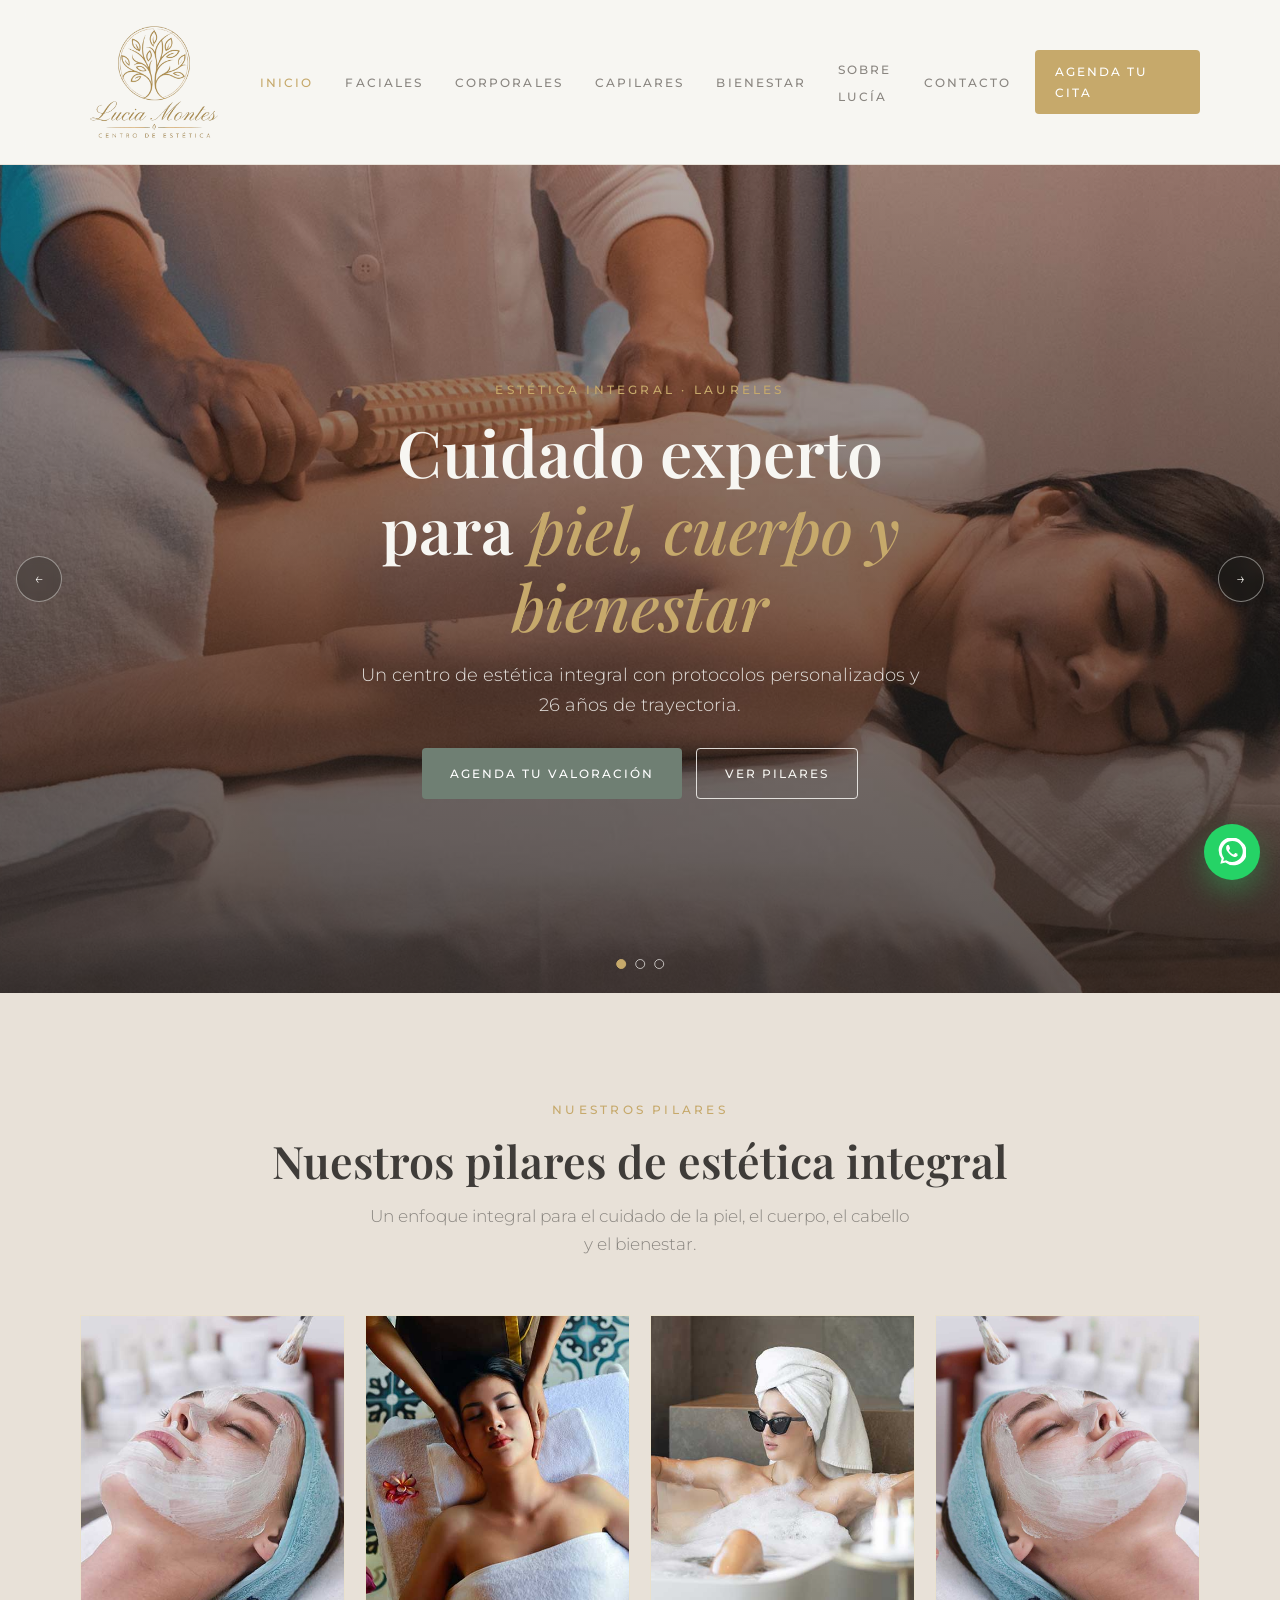
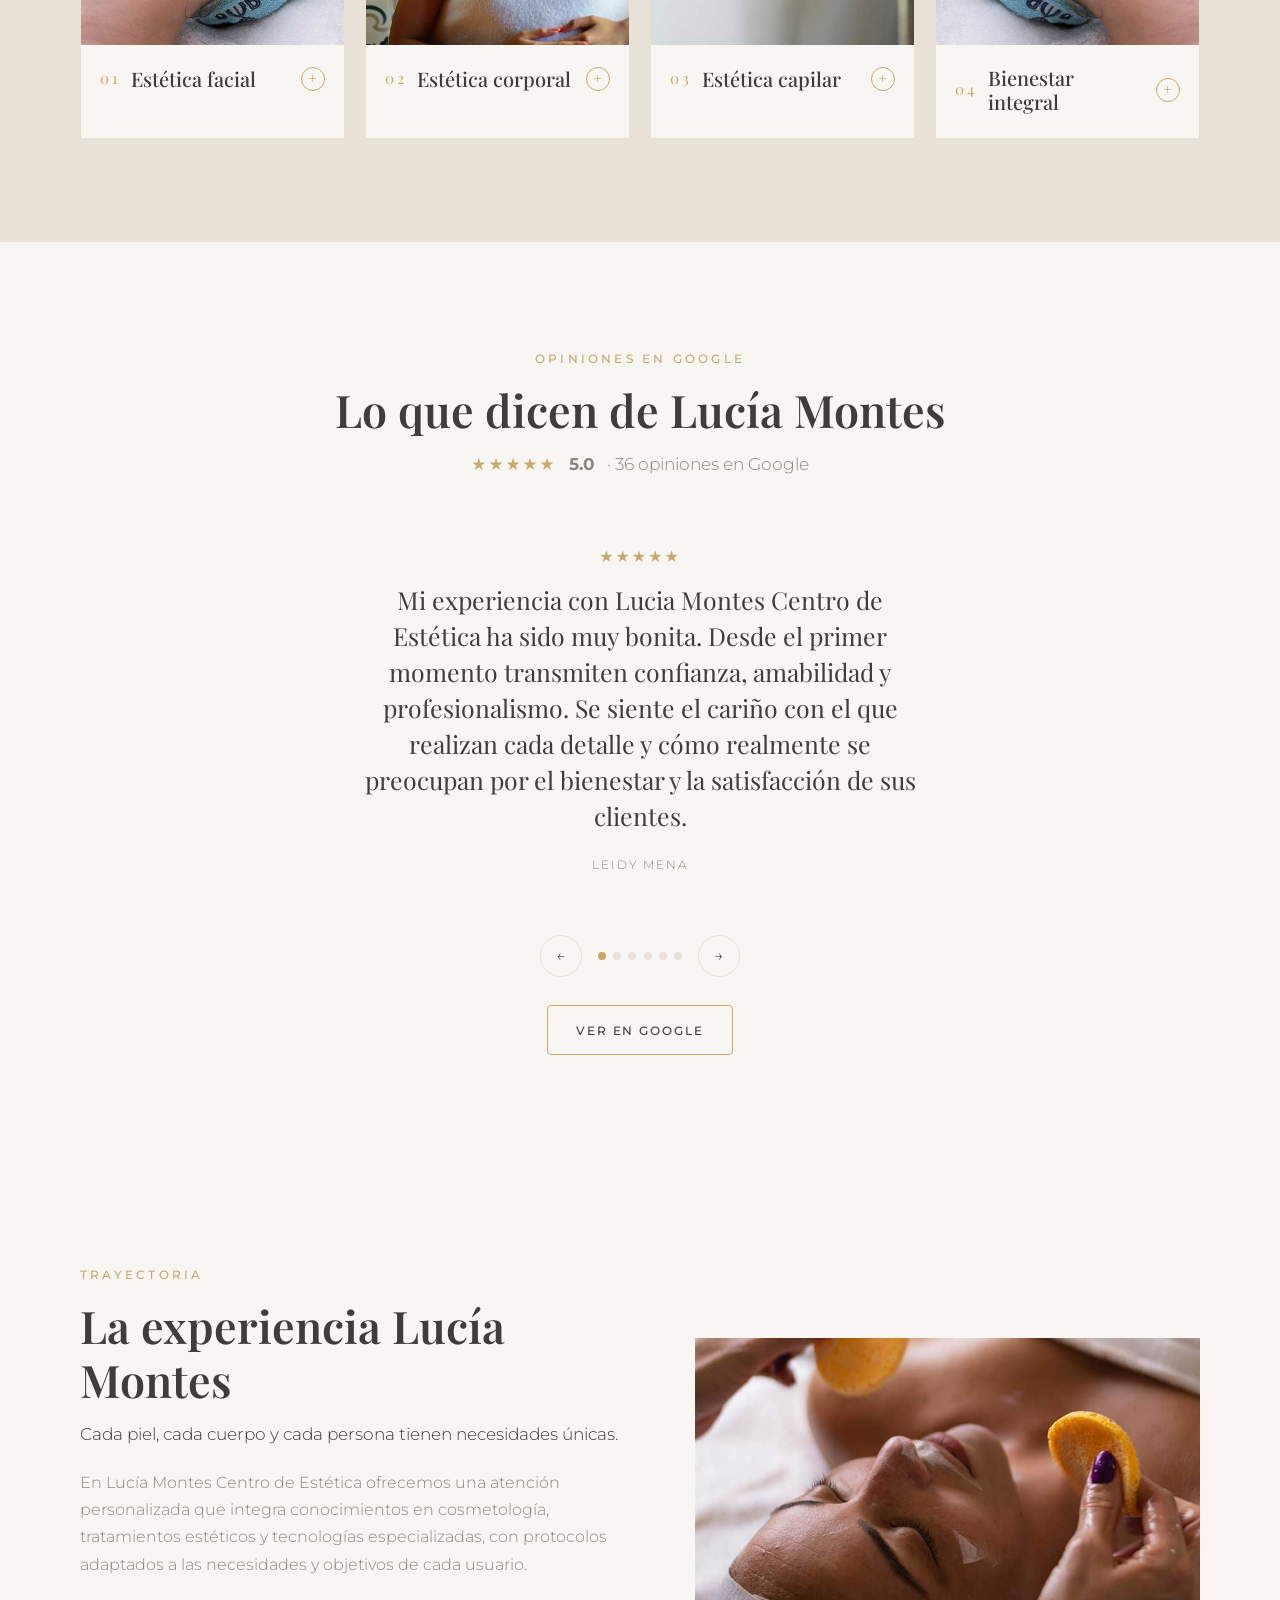
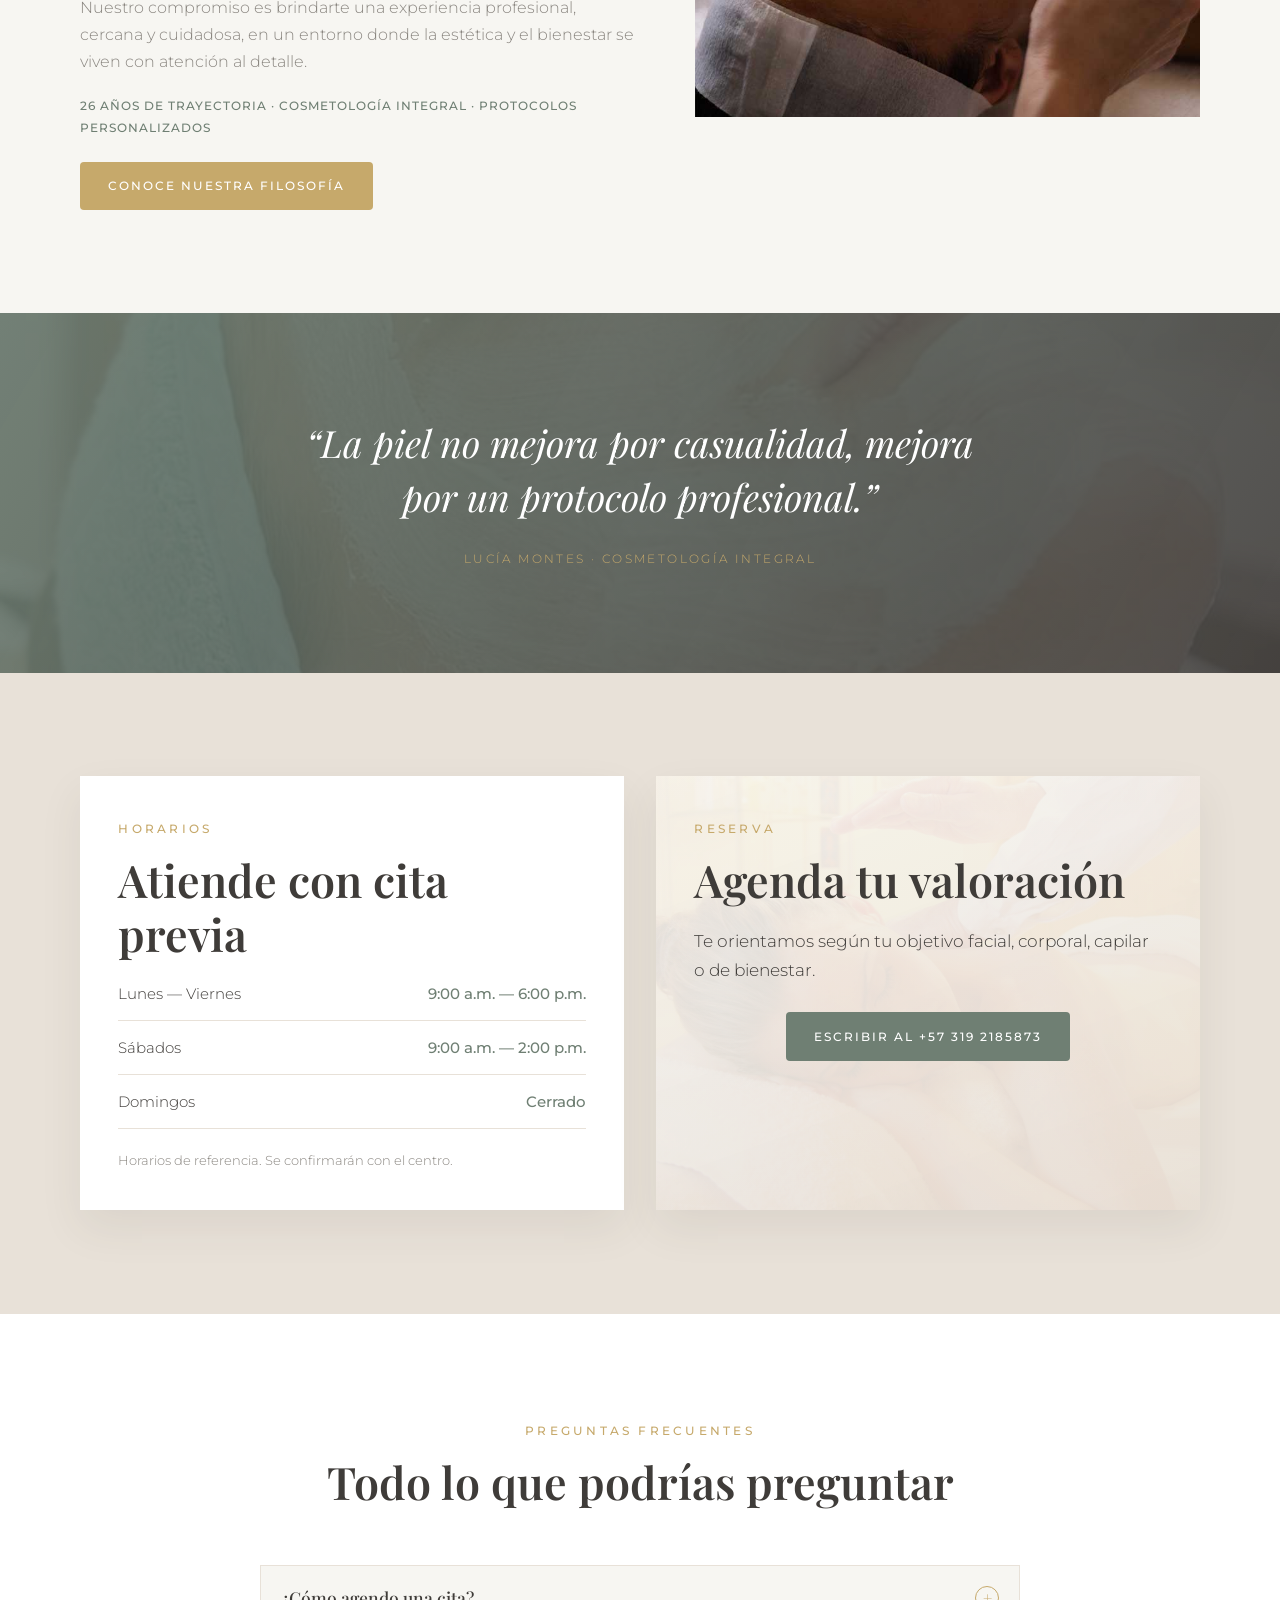
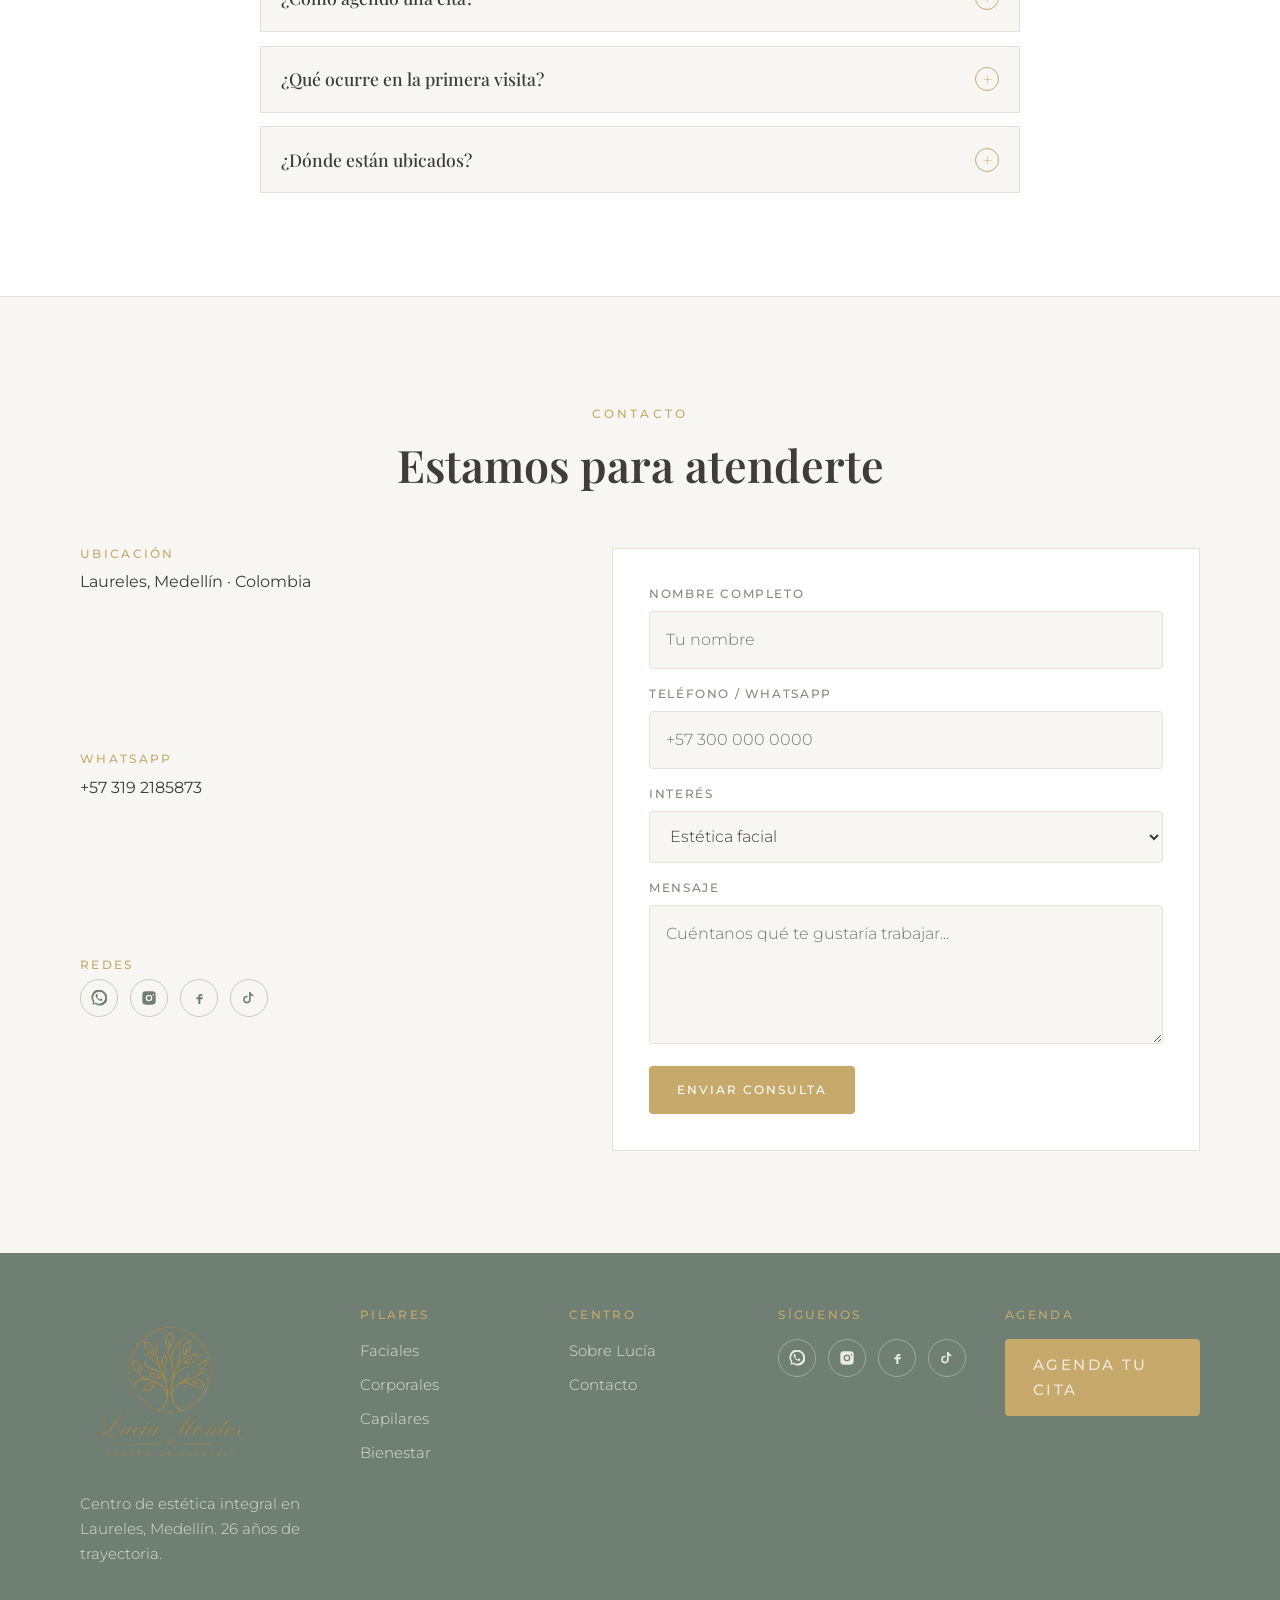
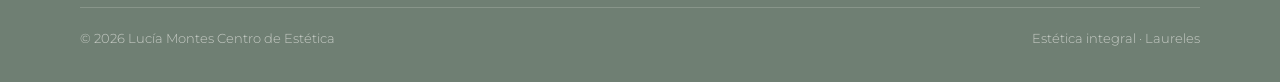
==== commit 1eae4704: "Replace brand logo with clearer margins in header and footer. Co-authored-by: Cursor <cursoragent@cu" ====
--- a/index.html
+++ b/index.html
@@ -9,7 +9,7 @@
   <link rel="preconnect" href="https://fonts.gstatic.com" crossorigin>
   <link href="https://fonts.googleapis.com/css2?family=Montserrat:wght@300;400;500;600&family=Playfair+Display:ital,wght@0,500;0,600;1,500;1,600&display=swap" rel="stylesheet">
   <link rel="stylesheet" href="css/styles.css">
-  <link rel="icon" href="img/logo-icon.jpeg">
+  <link rel="icon" href="img/logo-icon.png">
 </head>
 <body>
   <div class="preloader" id="preloader" aria-hidden="true">
--- a/css/styles.css
+++ b/css/styles.css
@@ -194,18 +194,21 @@
   align-items: center;
   justify-content: space-between;
   gap: 1.5rem;
-  min-height: 5.25rem;
+  min-height: 6.5rem;
+  padding-block: 0.65rem;
 }
 
 .logo {
   display: flex;
   align-items: center;
   flex-shrink: 0;
+  padding: 0.35rem 0.5rem 0.35rem 0;
 }
 
 .logo img {
-  width: clamp(72px, 10vw, 92px);
+  width: clamp(108px, 14vw, 148px);
   height: auto;
+  display: block;
 }
 
 .nav-menu {
@@ -767,12 +770,12 @@
   background: var(--blanco);
   border: 1px solid var(--beige-nude);
   padding: 1.25rem 1.2rem;
-  cursor: pointer;
+  display: flex;
+  flex-direction: column;
   transition: transform var(--transicion), box-shadow var(--transicion), border-color var(--transicion);
 }
 
-.tratamiento-card:hover,
-.tratamiento-card.is-open {
+.tratamiento-card:hover {
   transform: translateY(-4px);
   box-shadow: var(--sombra-suave);
   border-color: rgba(198, 169, 107, 0.55);
@@ -789,19 +792,16 @@
 .tratamiento-card p {
   color: var(--gris-taupe);
   font-size: 0.92rem;
+  flex: 1;
 }
 
 .tratamiento-accion {
-  display: none;
+  display: block;
   margin-top: 1rem;
   padding-top: 0.85rem;
   border-top: 1px solid var(--beige-nude);
 }
 
-.tratamiento-card.is-open .tratamiento-accion {
-  display: block;
-}
-
 .page-info {
   background: var(--beige-nude);
 }
@@ -827,25 +827,56 @@
   margin: 0.85rem auto 1.5rem;
 }
 
+.pilares-sobre {
+  background: var(--beige-nude);
+}
+
 .pilares-mini {
   display: grid;
   grid-template-columns: repeat(4, 1fr);
   gap: 0.85rem;
-}
-
-.pilares-mini a {
-  display: block;
-  padding: 1.15rem 1rem;
-  background: var(--blanco);
-  border: 1px solid var(--beige-nude);
-  font-family: var(--fuente-display);
-  font-size: 1.05rem;
-  transition: border-color var(--transicion), transform var(--transicion);
-}
-
-.pilares-mini a:hover {
-  border-color: var(--dorado-champan);
-  transform: translateY(-3px);
+  align-items: start;
+}
+
+.pilar-mini {
+  background: var(--blanco-marfil);
+  border: 1px solid rgba(198, 169, 107, 0.28);
+  padding: 1.15rem 1rem 1.2rem;
+  transition: border-color var(--transicion), box-shadow var(--transicion);
+}
+
+.pilar-mini:hover,
+.pilar-mini.is-open {
+  border-color: rgba(198, 169, 107, 0.7);
+  box-shadow: var(--sombra-suave);
+}
+
+.pilar-mini .pilar-toggle {
+  width: 100%;
+  display: grid;
+  grid-template-columns: auto 1fr auto;
+  align-items: center;
+  gap: 0.55rem;
+  text-align: left;
+  color: inherit;
+}
+
+.pilar-mini .pilar-toggle h3 {
+  margin: 0;
+  font-size: 1.1rem;
+  font-weight: 500;
+}
+
+.pilar-mini .pilar-detalle {
+  margin-top: 0.75rem;
+  padding-top: 0.75rem;
+  border-top: 1px solid var(--beige-nude);
+}
+
+.pilar-mini.is-open .pilar-chevron {
+  transform: rotate(45deg);
+  background: var(--dorado-champan);
+  color: var(--blanco);
 }
 
 /* ---------- Tratamientos (grid Sitejet) ---------- */
@@ -1264,9 +1295,10 @@
 }
 
 .footer-brand img {
-  width: 150px;
-  margin-bottom: 1rem;
-  opacity: 0.95;
+  width: clamp(140px, 18vw, 180px);
+  margin-bottom: 1.15rem;
+  padding: 0.35rem 0.25rem;
+  opacity: 0.98;
 }
 
 .footer-brand p {
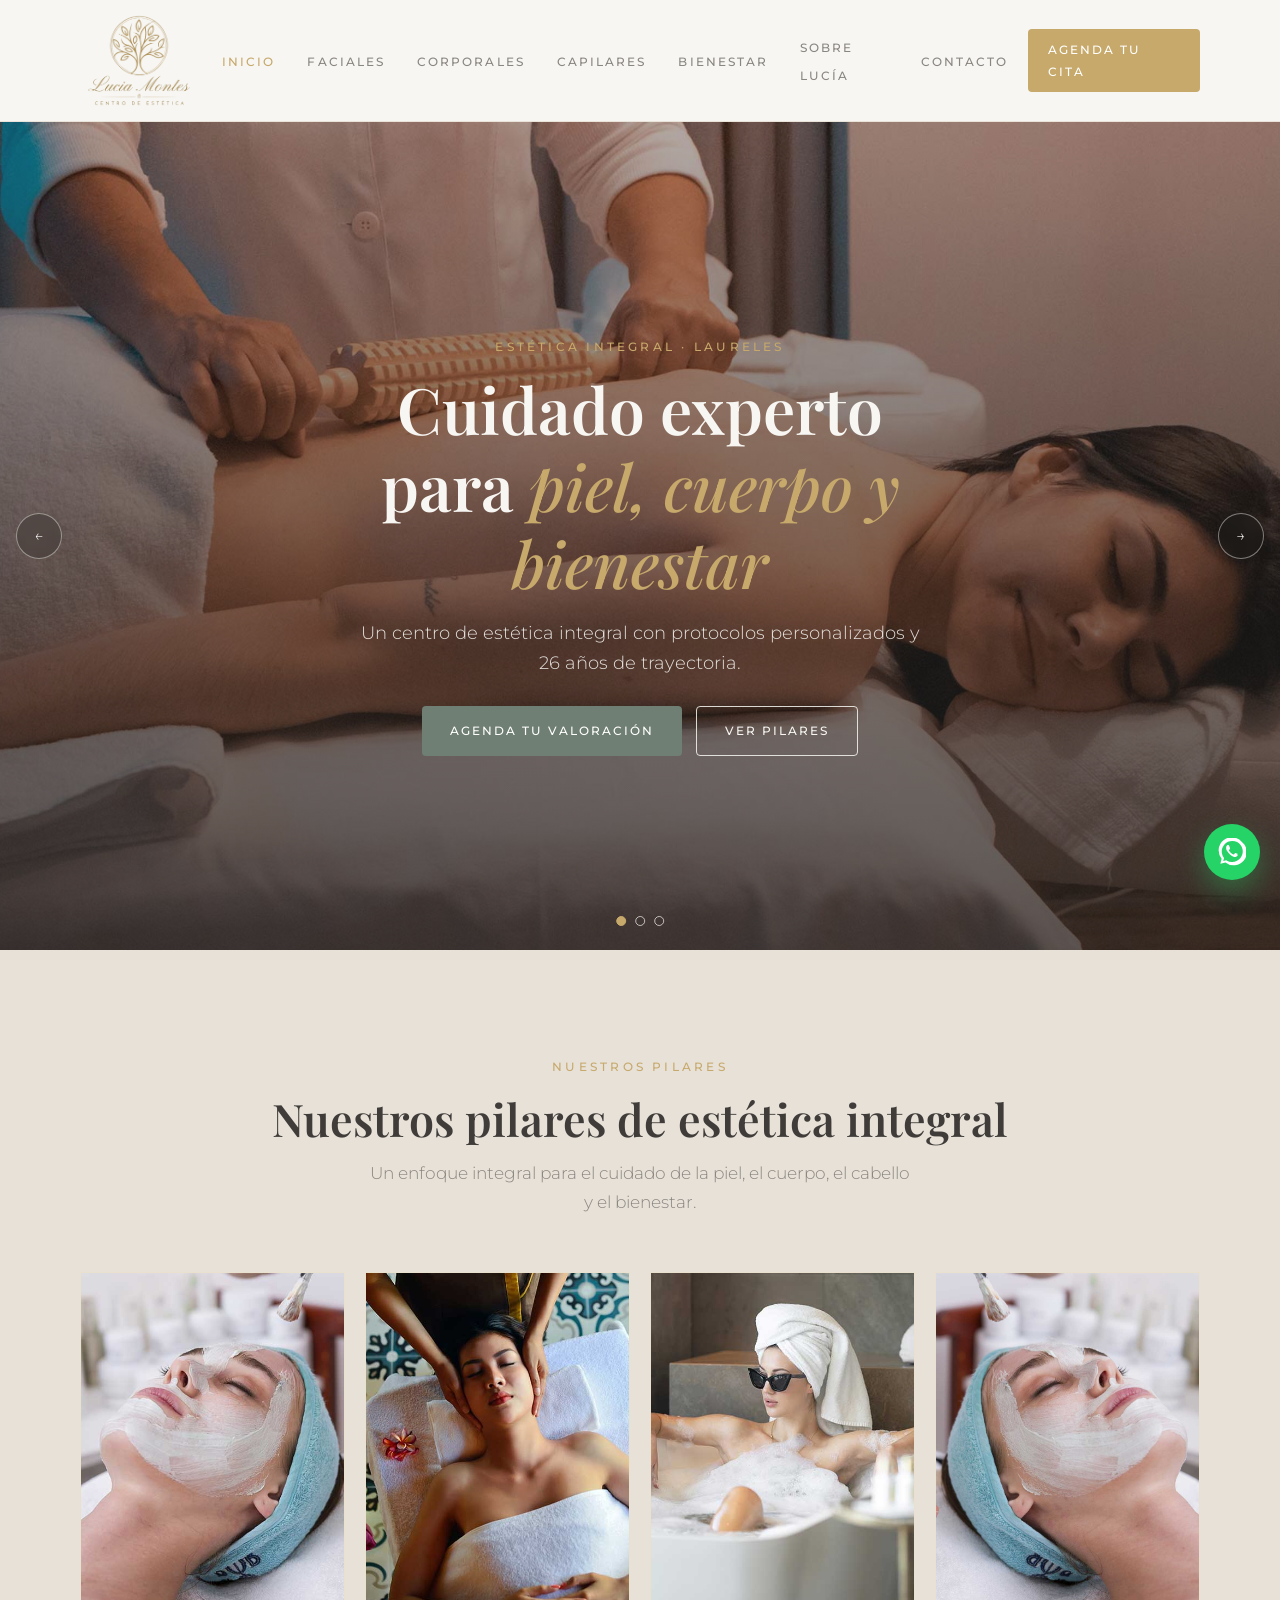
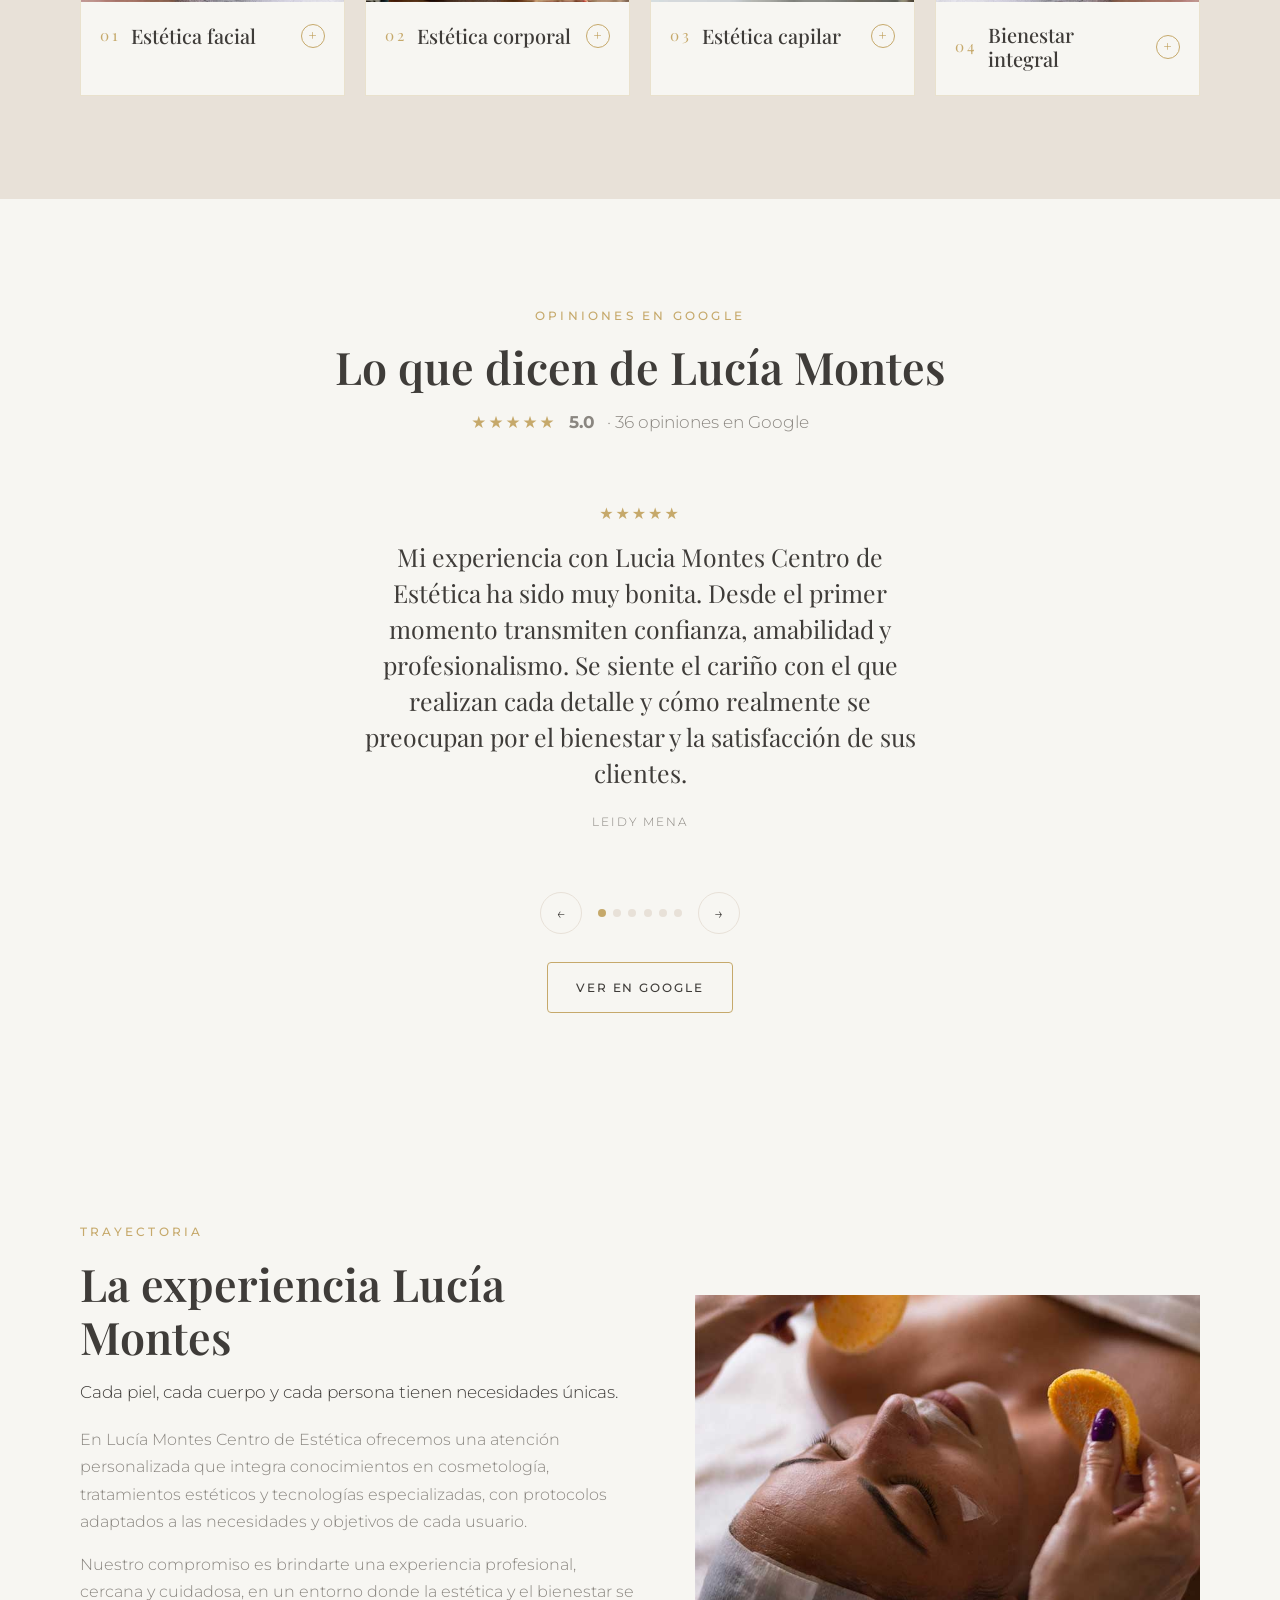
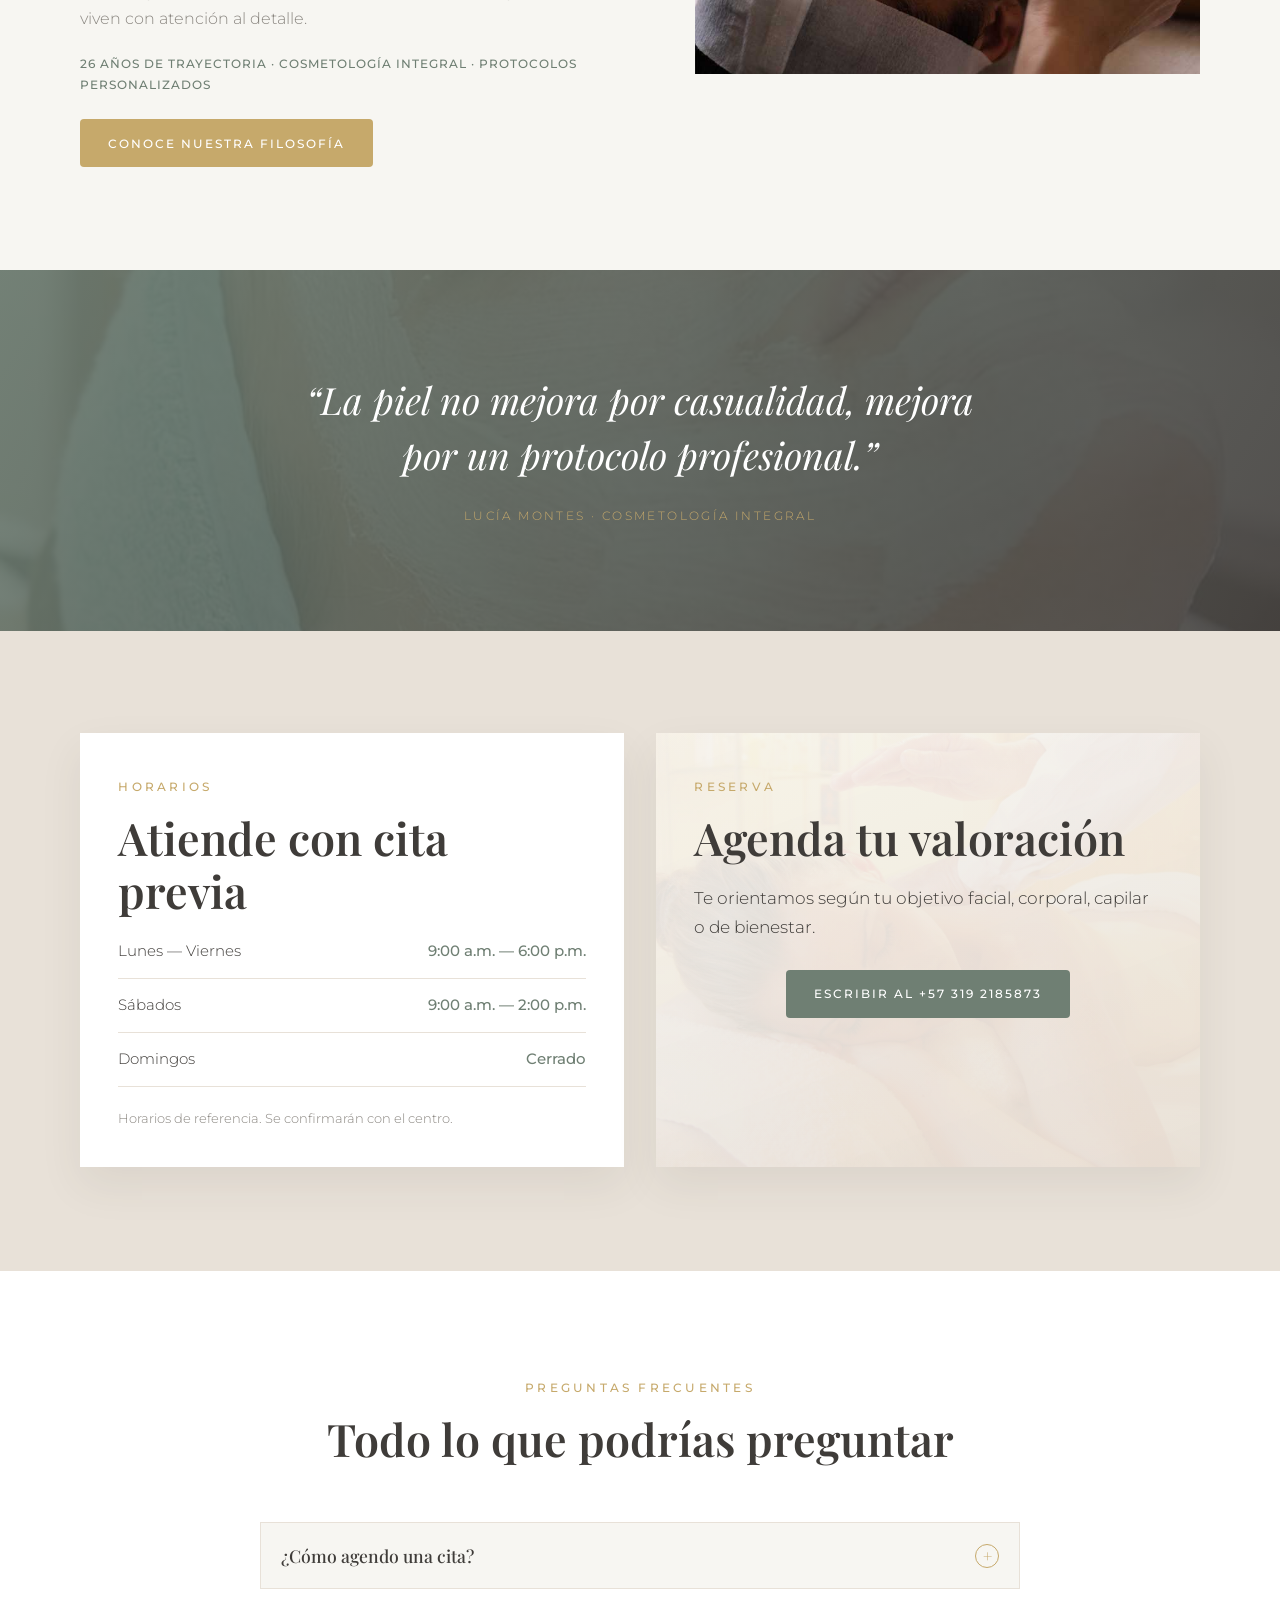
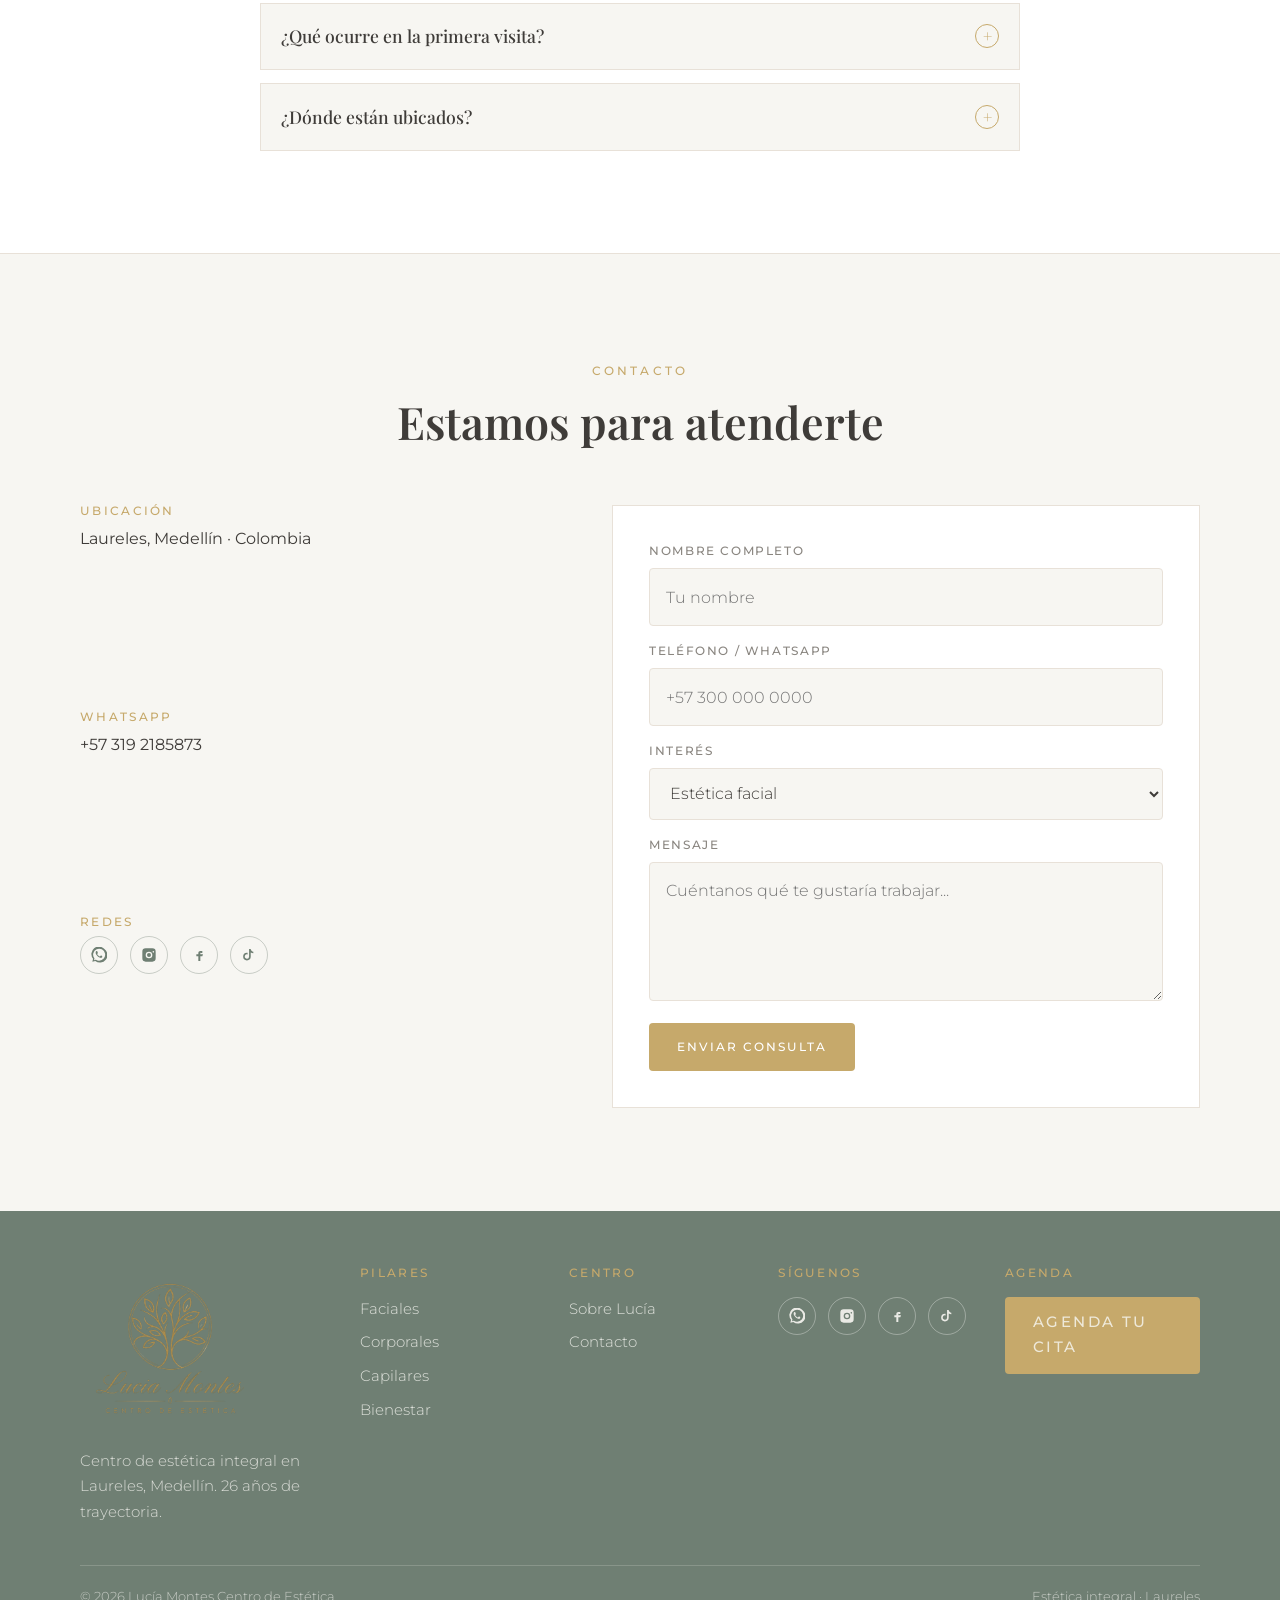
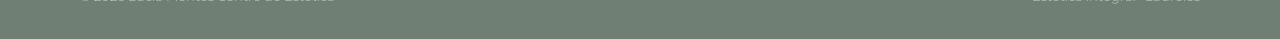
==== commit e5b041e2: "Document HTML, CSS and JS sections for easier future edits. Co-authored-by: Cursor <cursoragent@curs" ====
--- a/index.html
+++ b/index.html
@@ -1,4 +1,23 @@
 <!DOCTYPE html>
+<!--
+  Lucía Montes — Página de inicio (index.html)
+  ------------------------------------------------
+  Estructura principal (busca por id o comentario):
+  1. #preloader     → animación de carga
+  2. #siteHeader    → logo, menú, «Agenda tu cita»
+  3. #inicio        → hero carrusel (imágenes + textos)
+  4. #pilares       → 4 pilares expandibles
+  5. #reseñas       → carrusel opiniones Google (textos aquí)
+  6. #experiencia   → trayectoria / filosofía
+  7. #agenda        → horarios + CTA WhatsApp
+  8. #faq           → preguntas frecuentes
+  9. #contacto      → ubicación, redes, formulario
+  10. footer        → enlaces + redes
+  11. #scrollTop / .wa-flotante → botones fijos
+
+  Archivos compartidos: css/styles.css · js/main.js
+  WhatsApp: 573192185873  |  Logo: img/logo-transparente.png
+-->
 <html lang="es">
 <head>
   <meta charset="UTF-8">
@@ -105,7 +124,7 @@
       </div>
     </section>
 
-    <!-- Cuatro pilares -->
+    <!-- ========== PILARES (editar textos en cada .pilar-detalle) ========== -->
     <section class="seccion pilares" id="pilares">
       <div class="contenedor">
         <div class="seccion-titulo revelar">
@@ -190,7 +209,7 @@
       </div>
     </section>
 
-    <!-- Reseñas Google curadas -->
+    <!-- ========== RESEÑAS GOOGLE (editar .reseña-slide; link Ver en Google) ========== -->
     <section class="seccion reseñas" id="reseñas">
       <div class="contenedor">
         <div class="seccion-titulo revelar">
@@ -268,7 +287,7 @@
       </div>
     </section>
 
-    <!-- Experiencia institucional -->
+    <!-- ========== EXPERIENCIA / TRAYECTORIA ========== -->
     <section class="seccion experiencia" id="experiencia">
       <div class="contenedor experiencia-grid">
         <div class="experiencia-copy revelar">
@@ -293,6 +312,7 @@
       </div>
     </section>
 
+    <!-- ========== CITA DE MARCA ========== -->
     <section class="seccion cita-marca">
       <div class="contenedor revelar">
         <blockquote>
@@ -302,6 +322,7 @@
       </div>
     </section>
 
+    <!-- ========== HORARIOS + RESERVA ========== -->
     <section class="seccion agenda" id="agenda">
       <div class="contenedor agenda-grid">
         <div class="agenda-card revelar">
@@ -325,6 +346,7 @@
       </div>
     </section>
 
+    <!-- ========== FAQ ========== -->
     <section class="seccion faq" id="faq">
       <div class="contenedor">
         <div class="seccion-titulo revelar">
@@ -363,6 +385,7 @@
       </div>
     </section>
 
+    <!-- ========== CONTACTO (redes + formulario) ========== -->
     <section class="seccion" id="contacto">
       <div class="contenedor">
         <div class="seccion-titulo revelar">
@@ -429,6 +452,7 @@
     </section>
   </main>
 
+  <!-- ========== FOOTER ========== -->
   <footer class="site-footer">
     <div class="contenedor">
       <div class="footer-grid">
--- a/css/styles.css
+++ b/css/styles.css
@@ -1,14 +1,33 @@
 /* =========================================================
-   Lucía Montes — Centro de Estética
-   Mockup visual · Paleta y tipografía de marca
+   Lucía Montes — Centro de Estética · styles.css
+   ---------------------------------------------------------
+   MAPA RÁPIDO (busca el título de sección más abajo):
+   - :root .................. colores, fuentes, contenedor
+   - Botones ................ .btn, WhatsApp, outline, etc.
+   - Header ................. logo, menú, CTA, menú móvil
+   - Hero carrusel .......... portada del home
+   - Pilares ................ bloques 01–04 (home)
+   - Experiencia Lucía ...... trayectoria / filosofía
+   - Páginas internas ....... heroes, niveles, cards tratamiento
+   - Reseñas Google ......... carrusel de opiniones
+   - Contacto / Footer ...... datos, redes, pie
+   - WhatsApp flotante ...... botón verde fijo
+   - Preloader / FAQ / Reveal / Responsive
+
+   Cambios frecuentes:
+   - Colores de marca → variables en :root
+   - Tamaño del logo → .logo img (Header)
+   - Texto de reseñas → HTML (#reseñas), no aquí
+   - Botón Saber más → .tratamiento-accion
    ========================================================= */
 
 :root {
-  --verde-salvia: #6f7f73;
-  --beige-nude: #e8e1d8;
-  --blanco-marfil: #f7f6f2;
-  --dorado-champan: #c6a96b;
-  --gris-taupe: #8a8680;
+  /* Identidad visual Lucía Montes */
+  --verde-salvia: #6f7f73;      /* detalles, botones secundarios, footer */
+  --beige-nude: #e8e1d8;        /* fondos de sección */
+  --blanco-marfil: #f7f6f2;     /* fondo principal */
+  --dorado-champan: #c6a96b;    /* acentos, numeración, CTAs */
+  --gris-taupe: #8a8680;        /* textos secundarios */
   --texto: #3f3c39;
   --texto-suave: #8a8680;
   --blanco: #ffffff;
@@ -121,6 +140,7 @@
 }
 
 /* ---------- Botones ---------- */
+/* Primario = dorado · Outline = borde · WhatsApp = verde chat */
 
 .btn {
   display: inline-flex;
@@ -172,6 +192,7 @@
 }
 
 /* ---------- Header ---------- */
+/* Logo, nav (Inicio… Contacto), CTA «Agenda tu cita», menú ≤1100px */
 
 .site-header {
   position: sticky;
@@ -193,20 +214,20 @@
   display: flex;
   align-items: center;
   justify-content: space-between;
-  gap: 1.5rem;
-  min-height: 6.5rem;
-  padding-block: 0.65rem;
+  gap: 1.25rem;
+  min-height: 5.1rem;
+  padding-block: 0.35rem;
 }
 
 .logo {
   display: flex;
   align-items: center;
   flex-shrink: 0;
-  padding: 0.35rem 0.5rem 0.35rem 0;
+  padding: 0.15rem 0.25rem 0.15rem 0;
 }
 
 .logo img {
-  width: clamp(108px, 14vw, 148px);
+  width: clamp(88px, 11vw, 118px);
   height: auto;
   display: block;
 }
@@ -271,7 +292,8 @@
   top: 5px;
 }
 
-/* ---------- Hero carrusel (template + marca) ---------- */
+/* ---------- Hero carrusel (home) ---------- */
+/* Slides full-bleed, overlay de texto, flechas e indicadores */
 
 .hero-carrusel {
   position: relative;
@@ -549,7 +571,8 @@
   flex-shrink: 0;
 }
 
-/* ---------- Pilares de estética integral ---------- */
+/* ---------- Pilares de estética integral (home) ---------- */
+/* Grid 4 columnas; clic abre .pilar-detalle (ver main.js) */
 
 .pilares {
   background: var(--beige-nude);
@@ -672,6 +695,7 @@
 }
 
 /* ---------- Experiencia Lucía ---------- */
+/* Bloque institucional: texto + foto (trayectoria / filosofía) */
 
 .experiencia {
   background: var(--blanco-marfil);
@@ -715,6 +739,8 @@
 }
 
 /* ---------- Páginas internas ---------- */
+/* Hero de pilar, niveles (esenciales/especializados/premium),
+   cards con botón «Saber más» siempre visible → WhatsApp */
 
 .page-hero {
   padding: clamp(3rem, 7vw, 5rem) 0;
@@ -964,6 +990,7 @@
 }
 
 /* ---------- Reseñas Google ---------- */
+/* Carrusel curado (opción C). Textos en HTML; estilos aquí */
 
 .reseñas {
   background: var(--blanco-marfil);
@@ -1196,6 +1223,7 @@
 }
 
 /* ---------- Contacto ---------- */
+/* Datos + iconos de redes (.redes-contacto) + formulario */
 
 .contacto-grid {
   display: grid;
@@ -1280,6 +1308,7 @@
 }
 
 /* ---------- Footer ---------- */
+/* Marca, pilares, centro, redes (.redes) y CTA agenda */
 
 .site-footer {
   background: var(--verde-salvia);
@@ -1648,6 +1677,7 @@
 }
 
 /* ---------- Responsive ---------- */
+/* 1100px: menú hamburguesa · 980px: 2 cols · 760px: 1 col */
 
 @media (max-width: 1100px) {
   .nav-toggle {
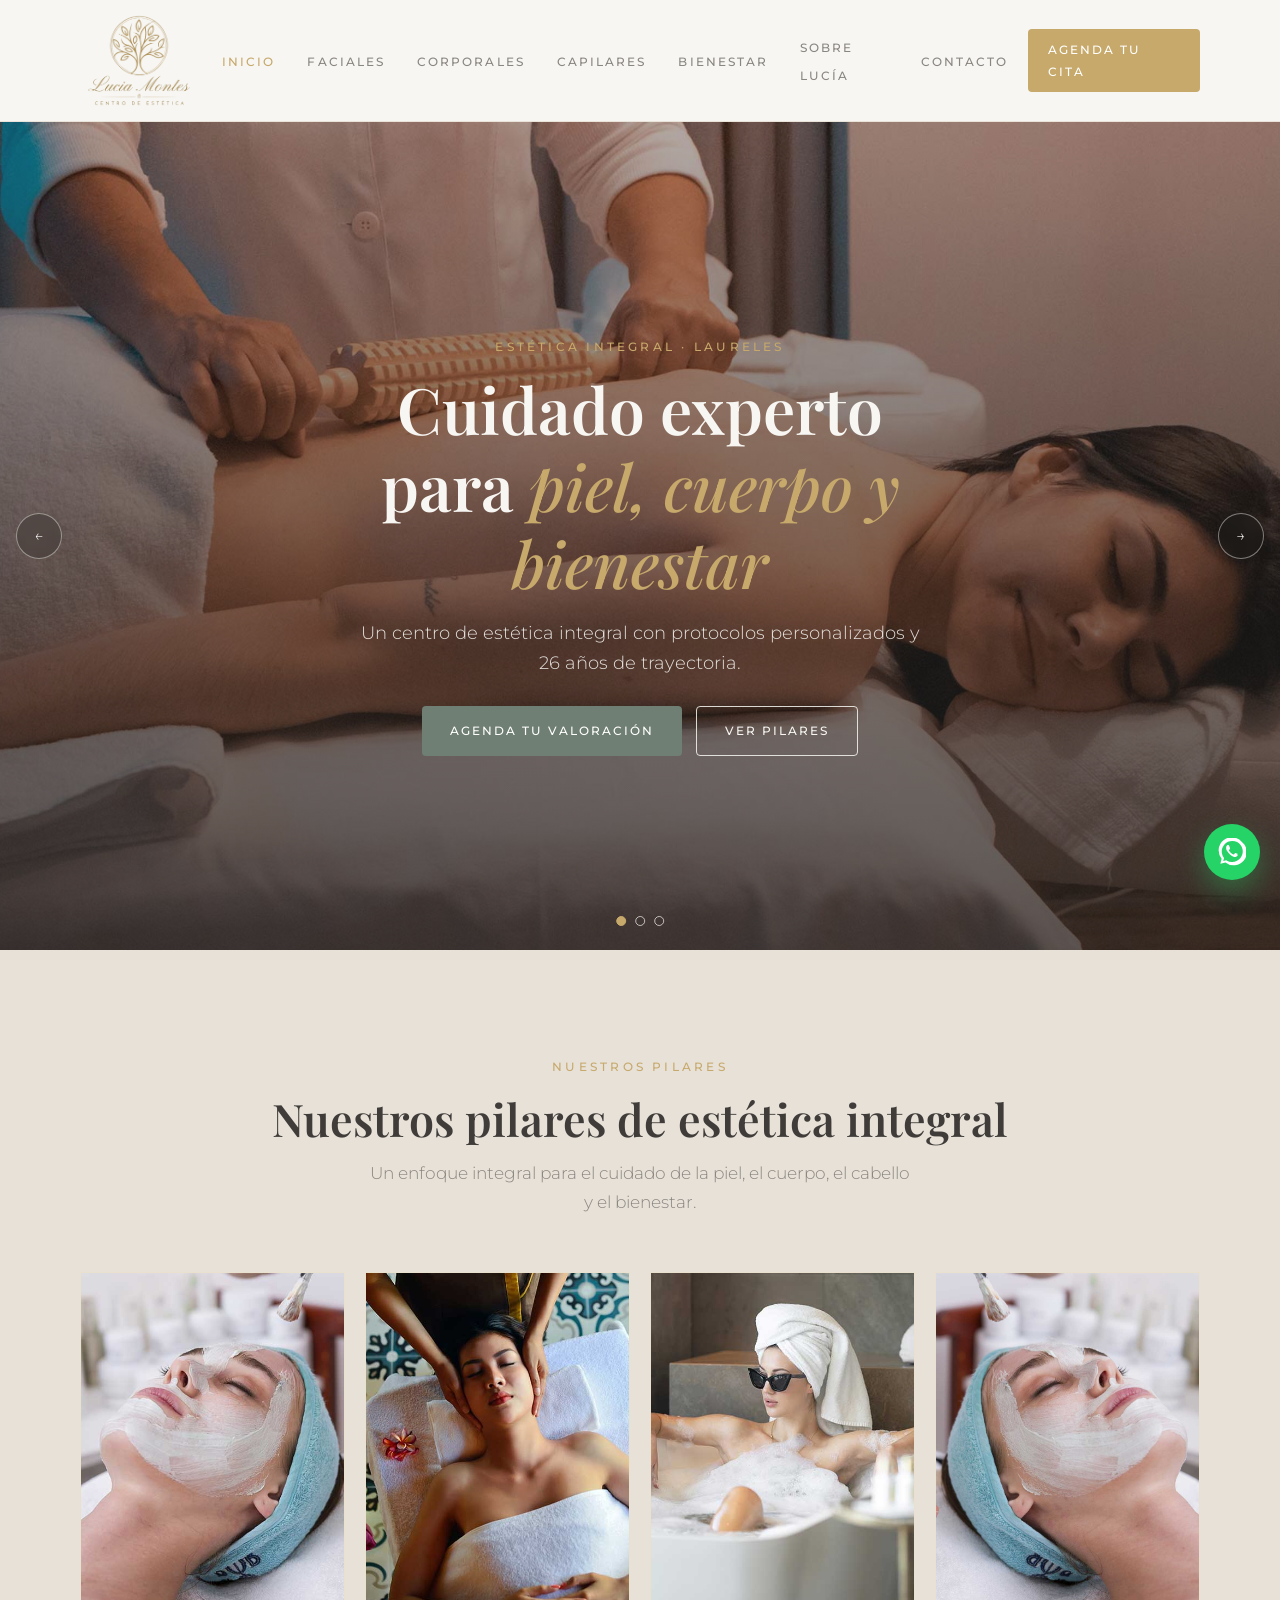
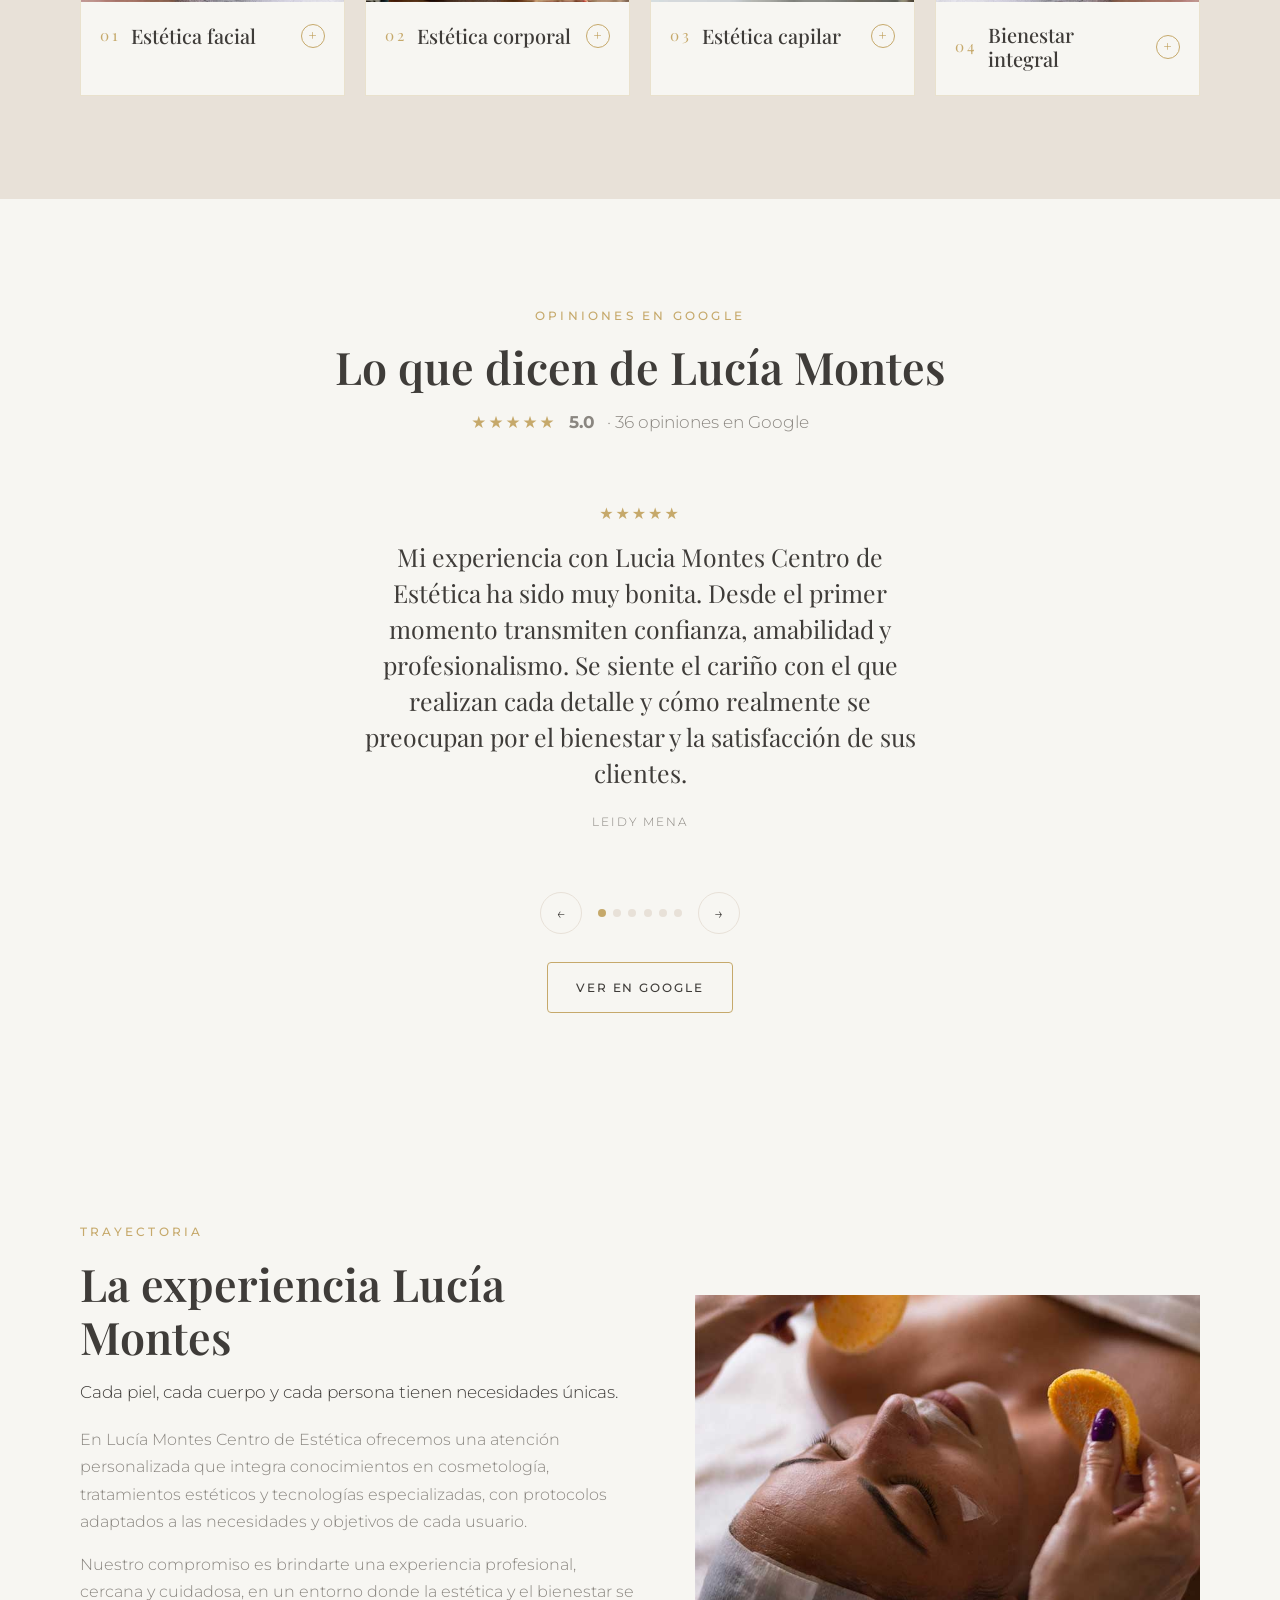
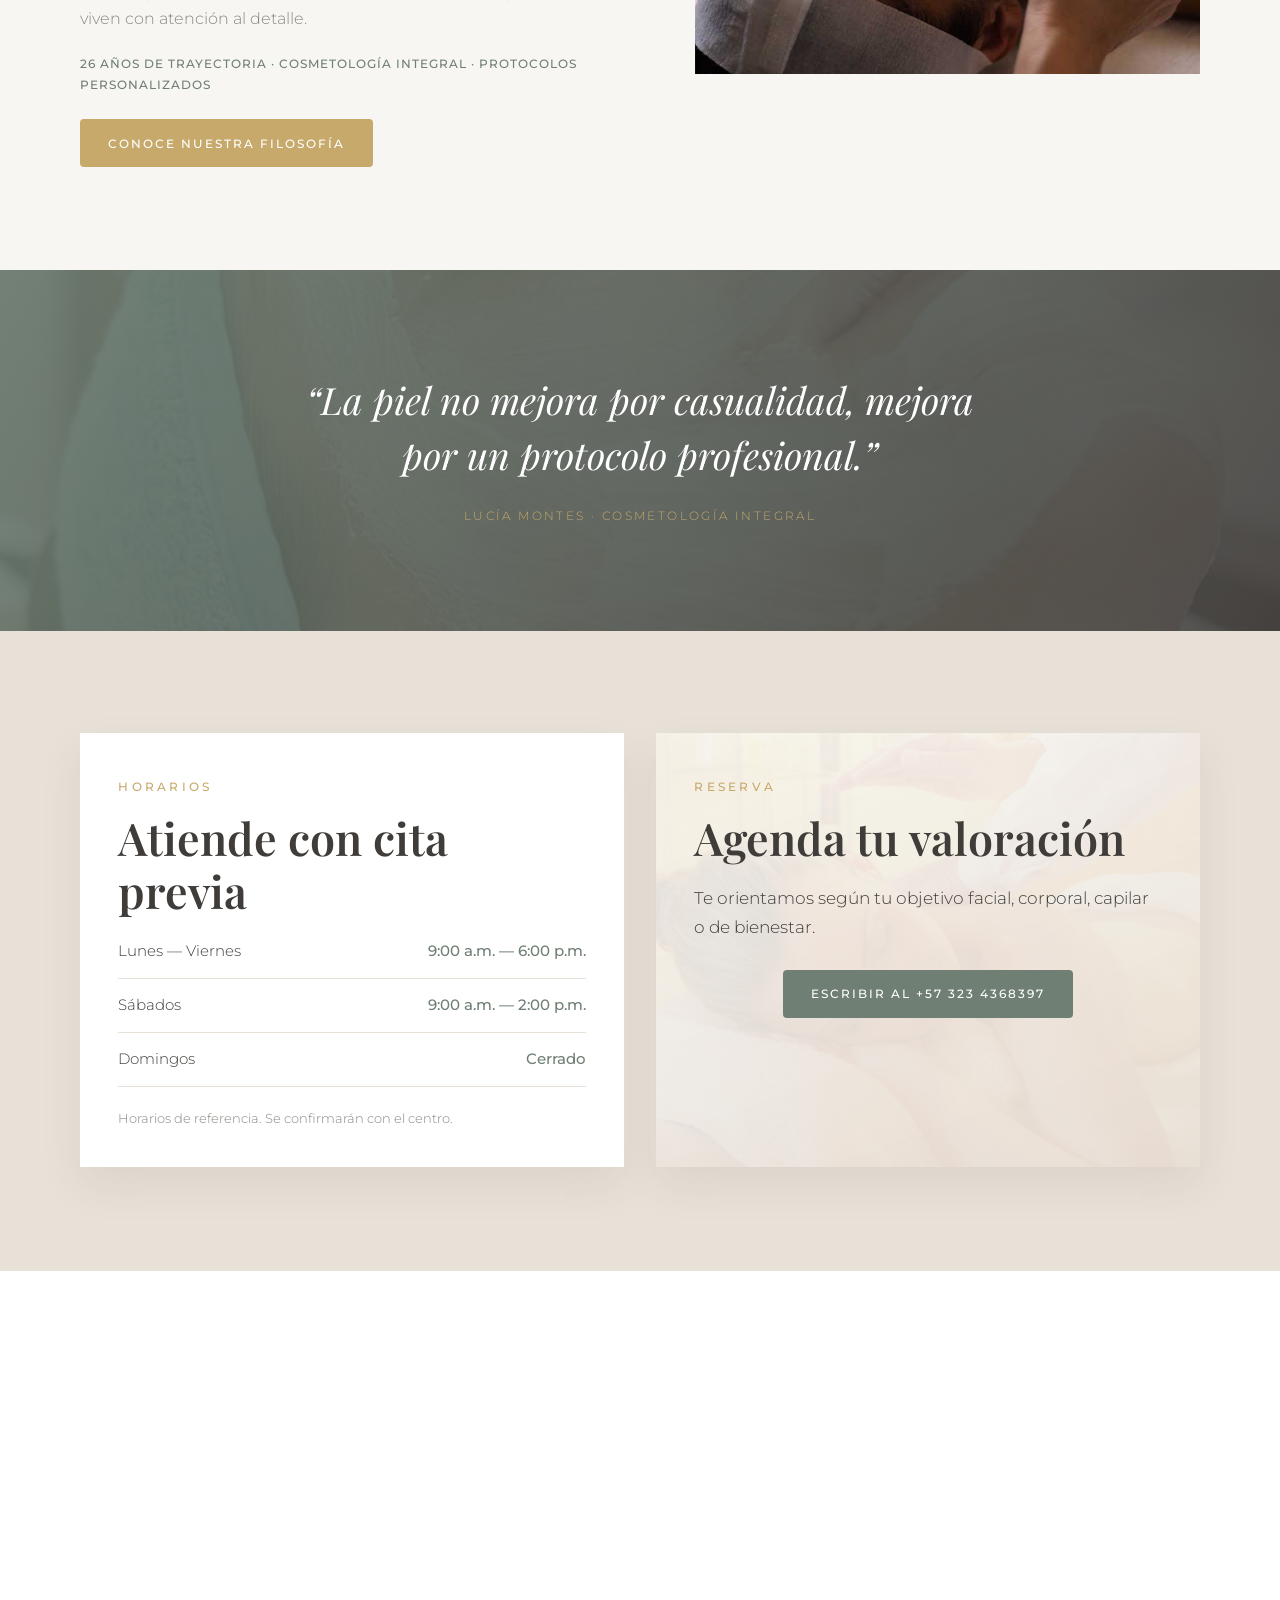
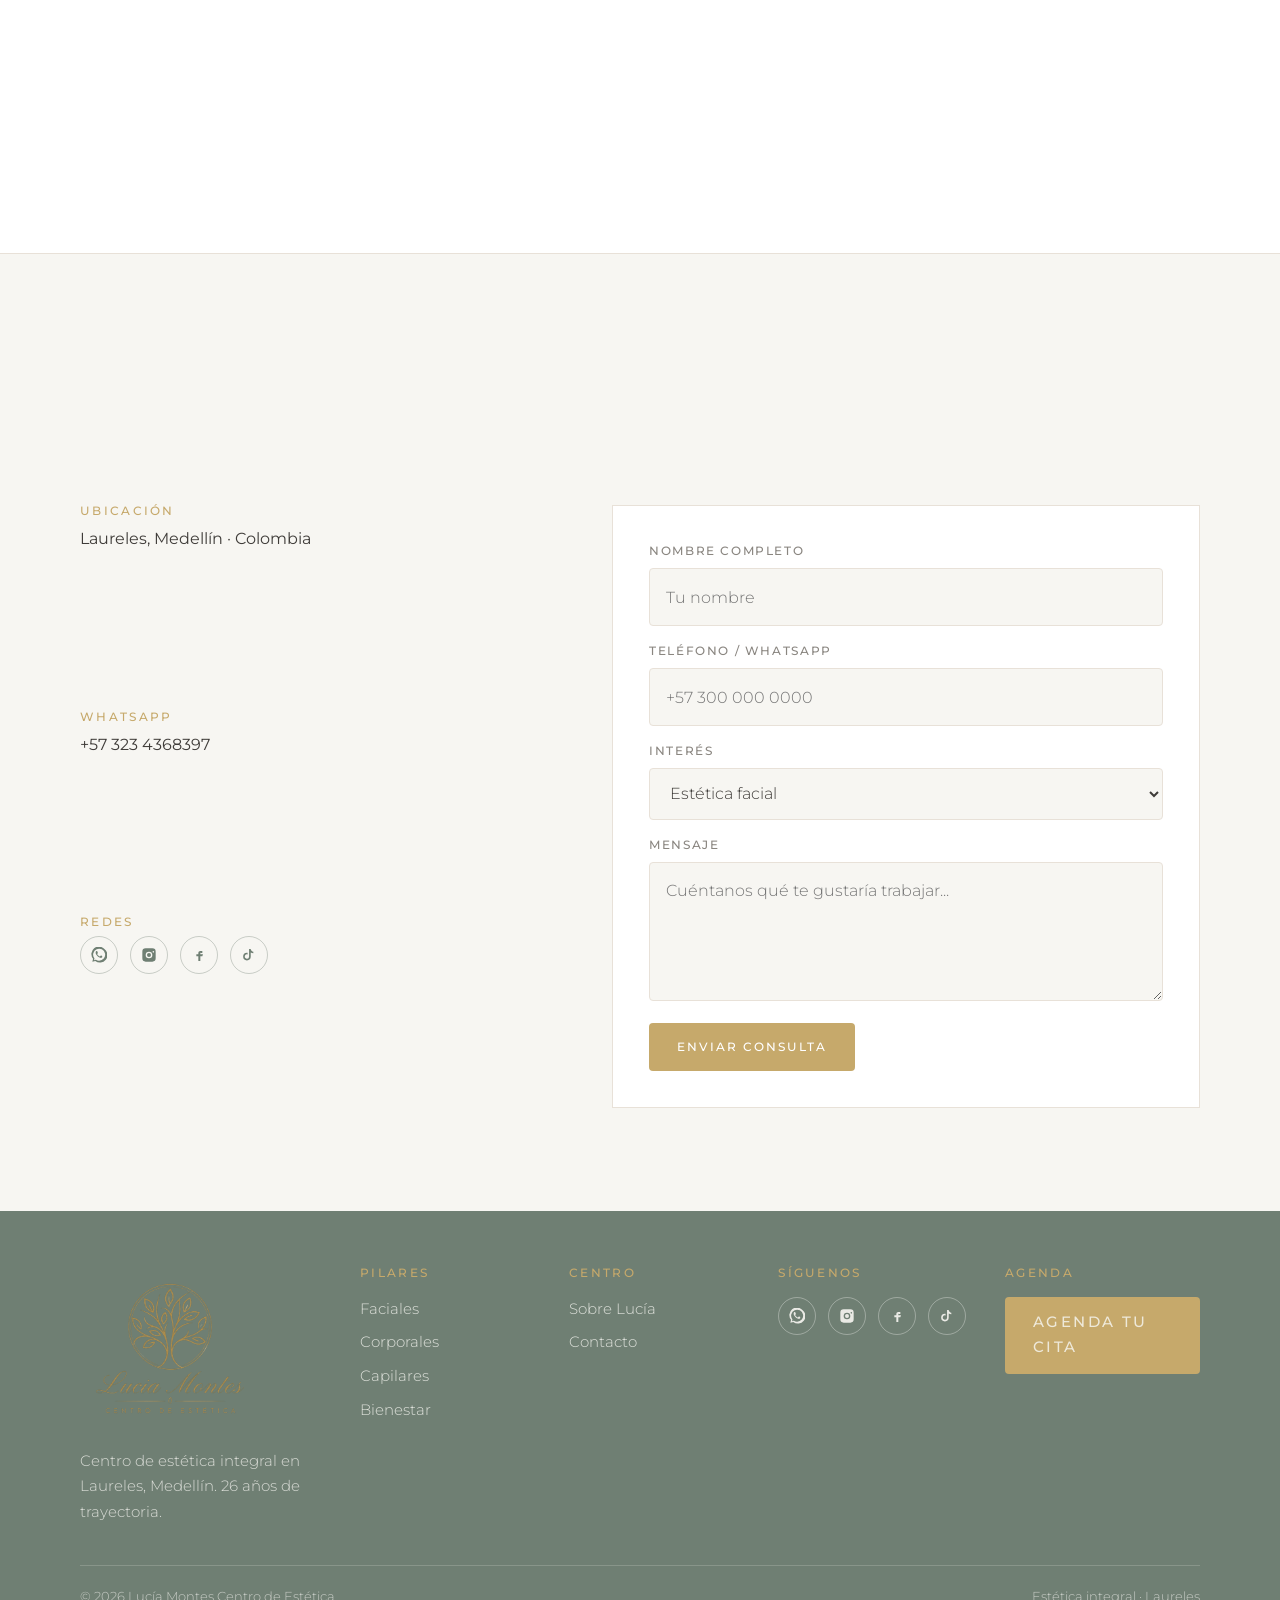
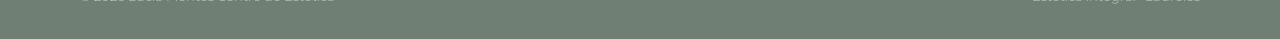
==== commit eaf178ff: "Use temporary WhatsApp number for bot automation tests. Co-authored-by: Cursor <cursoragent@cursor.c" ====
--- a/index.html
+++ b/index.html
@@ -16,7 +16,7 @@
   11. #scrollTop / .wa-flotante → botones fijos
 
   Archivos compartidos: css/styles.css · js/main.js
-  WhatsApp: 573192185873  |  Logo: img/logo-transparente.png
+  WhatsApp: 573234368397  |  Logo: img/logo-transparente.png
 -->
 <html lang="es">
 <head>
@@ -65,7 +65,7 @@
         </ul>
       </nav>
 
-      <a class="btn btn-primario nav-cta" href="https://wa.me/573192185873?text=Hola%2C%20quiero%20agendar%20una%20cita" target="_blank" rel="noopener">Agenda tu cita</a>
+      <a class="btn btn-primario nav-cta" href="https://wa.me/573234368397?text=Hola%2C%20quiero%20agendar%20una%20cita" target="_blank" rel="noopener">Agenda tu cita</a>
     </div>
   </header>
 
@@ -81,7 +81,7 @@
                 <h1>Cuidado experto para <em>piel, cuerpo y bienestar</em></h1>
                 <p>Un centro de estética integral con protocolos personalizados y 26 años de trayectoria.</p>
                 <div class="hero-acciones">
-                  <a class="btn btn-whatsapp" href="https://wa.me/573192185873?text=Hola%2C%20quiero%20agendar%20una%20valoraci%C3%B3n" target="_blank" rel="noopener">Agenda tu valoración</a>
+                  <a class="btn btn-whatsapp" href="https://wa.me/573234368397?text=Hola%2C%20quiero%20agendar%20una%20valoraci%C3%B3n" target="_blank" rel="noopener">Agenda tu valoración</a>
                   <a class="btn btn-claro" href="#pilares">Ver pilares</a>
                 </div>
               </div>
@@ -340,7 +340,7 @@
           <h2>Agenda tu valoración</h2>
           <p class="lead">Te orientamos según tu objetivo facial, corporal, capilar o de bienestar.</p>
           <div class="hero-acciones">
-            <a class="btn btn-whatsapp" href="https://wa.me/573192185873?text=Hola%2C%20quiero%20agendar%20una%20valoraci%C3%B3n" target="_blank" rel="noopener">Escribir al +57 319 2185873</a>
+            <a class="btn btn-whatsapp" href="https://wa.me/573234368397?text=Hola%2C%20quiero%20agendar%20una%20valoraci%C3%B3n" target="_blank" rel="noopener">Escribir al +57 323 4368397</a>
           </div>
         </div>
       </div>
@@ -360,7 +360,7 @@
               <span class="faq-icon" aria-hidden="true">+</span>
             </button>
             <div class="faq-body">
-              <p>Escríbenos por WhatsApp al +57 319 2185873. Te guiamos según tu objetivo y confirmamos disponibilidad.</p>
+              <p>Escríbenos por WhatsApp al +57 323 4368397. Te guiamos según tu objetivo y confirmamos disponibilidad.</p>
             </div>
           </article>
           <article class="faq-item">
@@ -400,12 +400,12 @@
             </div>
             <div class="dato">
               <h3>WhatsApp</h3>
-              <p><a href="https://wa.me/573192185873" target="_blank" rel="noopener">+57 319 2185873</a></p>
+              <p><a href="https://wa.me/573234368397" target="_blank" rel="noopener">+57 323 4368397</a></p>
             </div>
             <div class="dato">
               <h3>Redes</h3>
               <div class="redes redes-contacto">
-                <a href="https://wa.me/573192185873" target="_blank" rel="noopener" aria-label="WhatsApp">
+                <a href="https://wa.me/573234368397" target="_blank" rel="noopener" aria-label="WhatsApp">
                   <svg viewBox="0 0 24 24" aria-hidden="true"><path d="M20.5 3.5A11 11 0 0 0 3.1 17.7L2 22l4.4-1.1A11 11 0 1 0 20.5 3.5zm-8.5 17a9 9 0 0 1-4.6-1.3l-.3-.2-2.6.7.7-2.5-.2-.3a9 9 0 1 1 7 3.6zm5-6.7c-.3-.1-1.6-.8-1.9-.9s-.4-.1-.6.1-.7.9-.8 1-.3.2-.6.1a7.4 7.4 0 0 1-2.2-1.4 8.2 8.2 0 0 1-1.5-1.9c-.2-.3 0-.4.1-.6l.5-.6c.1-.2.2-.3.3-.5s0-.4 0-.5-.6-1.5-.8-2-.4-.5-.6-.5h-.5c-.2 0-.5.1-.7.3a2.3 2.3 0 0 0-.7 1.7c0 1 0 1.9.8 3a13 13 0 0 0 2.5 3 11.7 11.7 0 0 0 3.5 2.1c.5.2.9.2 1.2.1a2.5 2.5 0 0 0 1.7-1.1c.2-.3.2-.6.1-.8l-.5-.2z"/></svg>
                 </a>
                 <a href="https://www.instagram.com/luciamontes.cosmetologa/" target="_blank" rel="noopener" aria-label="Instagram">
@@ -475,7 +475,7 @@
         <div>
           <h3>Síguenos</h3>
           <div class="redes">
-            <a href="https://wa.me/573192185873" target="_blank" rel="noopener" aria-label="WhatsApp">
+            <a href="https://wa.me/573234368397" target="_blank" rel="noopener" aria-label="WhatsApp">
               <svg viewBox="0 0 24 24" aria-hidden="true"><path d="M20.5 3.5A11 11 0 0 0 3.1 17.7L2 22l4.4-1.1A11 11 0 1 0 20.5 3.5zm-8.5 17a9 9 0 0 1-4.6-1.3l-.3-.2-2.6.7.7-2.5-.2-.3a9 9 0 1 1 7 3.6zm5-6.7c-.3-.1-1.6-.8-1.9-.9s-.4-.1-.6.1-.7.9-.8 1-.3.2-.6.1a7.4 7.4 0 0 1-2.2-1.4 8.2 8.2 0 0 1-1.5-1.9c-.2-.3 0-.4.1-.6l.5-.6c.1-.2.2-.3.3-.5s0-.4 0-.5-.6-1.5-.8-2-.4-.5-.6-.5h-.5c-.2 0-.5.1-.7.3a2.3 2.3 0 0 0-.7 1.7c0 1 0 1.9.8 3a13 13 0 0 0 2.5 3 11.7 11.7 0 0 0 3.5 2.1c.5.2.9.2 1.2.1a2.5 2.5 0 0 0 1.7-1.1c.2-.3.2-.6.1-.8l-.5-.2z"/></svg>
             </a>
             <a href="https://www.instagram.com/luciamontes.cosmetologa/" target="_blank" rel="noopener" aria-label="Instagram">
@@ -491,7 +491,7 @@
         </div>
         <div>
           <h3>Agenda</h3>
-          <a class="btn btn-primario" href="https://wa.me/573192185873?text=Hola%2C%20quiero%20agendar%20una%20cita" target="_blank" rel="noopener" style="margin-top:0.35rem;">Agenda tu cita</a>
+          <a class="btn btn-primario" href="https://wa.me/573234368397?text=Hola%2C%20quiero%20agendar%20una%20cita" target="_blank" rel="noopener" style="margin-top:0.35rem;">Agenda tu cita</a>
         </div>
       </div>
       <div class="footer-copy">
@@ -502,7 +502,7 @@
   </footer>
 
   <button class="scroll-top" id="scrollTop" type="button" aria-label="Volver arriba">↑</button>
-  <a class="wa-flotante" href="https://wa.me/573192185873" target="_blank" rel="noopener" aria-label="Chatear por WhatsApp">
+  <a class="wa-flotante" href="https://wa.me/573234368397" target="_blank" rel="noopener" aria-label="Chatear por WhatsApp">
     <svg viewBox="0 0 24 24" aria-hidden="true"><path d="M20.5 3.5A11 11 0 0 0 3.1 17.7L2 22l4.4-1.1A11 11 0 1 0 20.5 3.5zm-8.5 17a9 9 0 0 1-4.6-1.3l-.3-.2-2.6.7.7-2.5-.2-.3a9 9 0 1 1 7 3.6zm5-6.7c-.3-.1-1.6-.8-1.9-.9s-.4-.1-.6.1-.7.9-.8 1-.3.2-.6.1a7.4 7.4 0 0 1-2.2-1.4 8.2 8.2 0 0 1-1.5-1.9c-.2-.3 0-.4.1-.6l.5-.6c.1-.2.2-.3.3-.5s0-.4 0-.5-.6-1.5-.8-2-.4-.5-.6-.5h-.5c-.2 0-.5.1-.7.3a2.3 2.3 0 0 0-.7 1.7c0 1 0 1.9.8 3a13 13 0 0 0 2.5 3 11.7 11.7 0 0 0 3.5 2.1c.5.2.9.2 1.2.1a2.5 2.5 0 0 0 1.7-1.1c.2-.3.2-.6.1-.8l-.5-.2z"/></svg>
   </a>
 
--- a/css/styles.css
+++ b/css/styles.css
@@ -13,6 +13,7 @@
    - Contacto / Footer ...... datos, redes, pie
    - WhatsApp flotante ...... botón verde fijo
    - Preloader / FAQ / Reveal / Responsive
+   - All my links ........... página /links.html (bio redes)
 
    Cambios frecuentes:
    - Colores de marca → variables en :root
@@ -1680,22 +1681,50 @@
 /* 1100px: menú hamburguesa · 980px: 2 cols · 760px: 1 col */
 
 @media (max-width: 1100px) {
+  /* Logo centrado + hamburguesa alineada al margen derecho del contenedor */
+  .nav-barra {
+    position: relative;
+    justify-content: center;
+    min-height: 4.75rem;
+  }
+
+  .logo {
+    padding: 0;
+    z-index: 1;
+  }
+
+  .logo img {
+    width: clamp(96px, 28vw, 120px);
+  }
+
   .nav-toggle {
     display: grid;
-  }
-
-  .nav-menu {
     position: absolute;
-    top: 100%;
+    right: 0;
+    top: 50%;
+    transform: translateY(-50%);
+    z-index: 2;
+  }
+
+  /* El <nav> sale del flujo para no empujar el logo */
+  .nav-barra > nav {
+    position: absolute;
     left: 0;
     right: 0;
+    top: 100%;
+    z-index: 90;
+  }
+
+  .nav-menu {
+    position: static;
     background: var(--blanco-marfil);
     border-bottom: 1px solid var(--beige-nude);
     flex-direction: column;
     align-items: stretch;
-    padding: 1rem 1.5rem 1.35rem;
+    padding: 1rem 0 1.35rem;
     gap: 0;
     display: none;
+    width: 100%;
   }
 
   .nav-menu.open {
@@ -1763,4 +1792,160 @@
   .contenedor {
     width: min(100% - 2rem, var(--contenedor));
   }
-}
+
+  /* Un poco más de aire en laterales del header en móvil estrecho */
+  .site-header .contenedor.nav-barra {
+    width: min(100% - 2.25rem, var(--contenedor));
+  }
+
+  .nav-toggle {
+    width: 2.35rem;
+    height: 2.35rem;
+  }
+}
+
+/* ---------- All my links (/links.html) ---------- */
+/* Página para bio de Instagram/TikTok. Editar textos en links.html */
+
+.links-body {
+  min-height: 100vh;
+  background: var(--blanco-marfil);
+}
+
+.links-page {
+  position: relative;
+  min-height: 100vh;
+  display: grid;
+  place-items: center;
+  padding: clamp(2rem, 6vw, 3.5rem) 1.25rem;
+  overflow: hidden;
+}
+
+.links-atmosfera {
+  position: absolute;
+  inset: 0;
+  background:
+    radial-gradient(ellipse 80% 55% at 50% -10%, rgba(198, 169, 107, 0.22), transparent 55%),
+    radial-gradient(ellipse 70% 50% at 100% 100%, rgba(111, 127, 115, 0.18), transparent 50%),
+    radial-gradient(ellipse 60% 40% at 0% 80%, rgba(232, 225, 216, 0.9), transparent 45%),
+    var(--blanco-marfil);
+  pointer-events: none;
+  animation: links-glow 12s ease-in-out infinite alternate;
+}
+
+@keyframes links-glow {
+  from {
+    opacity: 0.85;
+    transform: scale(1);
+  }
+  to {
+    opacity: 1;
+    transform: scale(1.04);
+  }
+}
+
+.links-shell {
+  position: relative;
+  z-index: 1;
+  width: min(100%, 420px);
+  text-align: center;
+}
+
+.links-brand {
+  margin-bottom: 2rem;
+}
+
+.links-logo {
+  width: clamp(120px, 36vw, 160px);
+  margin: 0 auto 1rem;
+  animation: links-logo-in 0.9s ease both;
+}
+
+@keyframes links-logo-in {
+  from {
+    opacity: 0;
+    transform: translateY(12px) scale(0.96);
+  }
+  to {
+    opacity: 1;
+    transform: translateY(0) scale(1);
+  }
+}
+
+.links-brand h1 {
+  font-size: clamp(1.75rem, 5vw, 2.15rem);
+  font-weight: 500;
+  margin-bottom: 0.35rem;
+}
+
+.links-tagline {
+  font-size: 0.72rem;
+  letter-spacing: 0.18em;
+  text-transform: uppercase;
+  color: var(--gris-taupe);
+}
+
+.links-lista {
+  display: grid;
+  gap: 0.75rem;
+}
+
+.links-item {
+  display: flex;
+  flex-direction: column;
+  align-items: center;
+  gap: 0.2rem;
+  padding: 1rem 1.15rem;
+  background: rgba(255, 255, 255, 0.72);
+  border: 1px solid rgba(198, 169, 107, 0.35);
+  color: var(--texto);
+  transition: transform var(--transicion), border-color var(--transicion), background var(--transicion), box-shadow var(--transicion);
+}
+
+.links-item:hover,
+.links-item:focus-visible {
+  transform: translateY(-3px);
+  border-color: var(--dorado-champan);
+  background: var(--blanco);
+  box-shadow: var(--sombra-suave);
+  outline: none;
+}
+
+.links-item-destacado {
+  background: var(--verde-salvia);
+  border-color: var(--verde-salvia);
+  color: var(--blanco-marfil);
+}
+
+.links-item-destacado:hover,
+.links-item-destacado:focus-visible {
+  background: #5f6e63;
+  border-color: #5f6e63;
+  color: var(--blanco);
+}
+
+.links-item-destacado .links-item-hint {
+  color: rgba(247, 246, 242, 0.78);
+}
+
+.links-item-label {
+  font-family: var(--fuente-cuerpo);
+  font-size: 0.78rem;
+  font-weight: 500;
+  letter-spacing: 0.2em;
+  text-transform: uppercase;
+}
+
+.links-item-hint {
+  font-size: 0.82rem;
+  color: var(--gris-taupe);
+  font-weight: 300;
+}
+
+.links-copy {
+  margin-top: 1.75rem;
+  font-size: 0.72rem;
+  letter-spacing: 0.14em;
+  text-transform: uppercase;
+  color: var(--dorado-champan);
+}
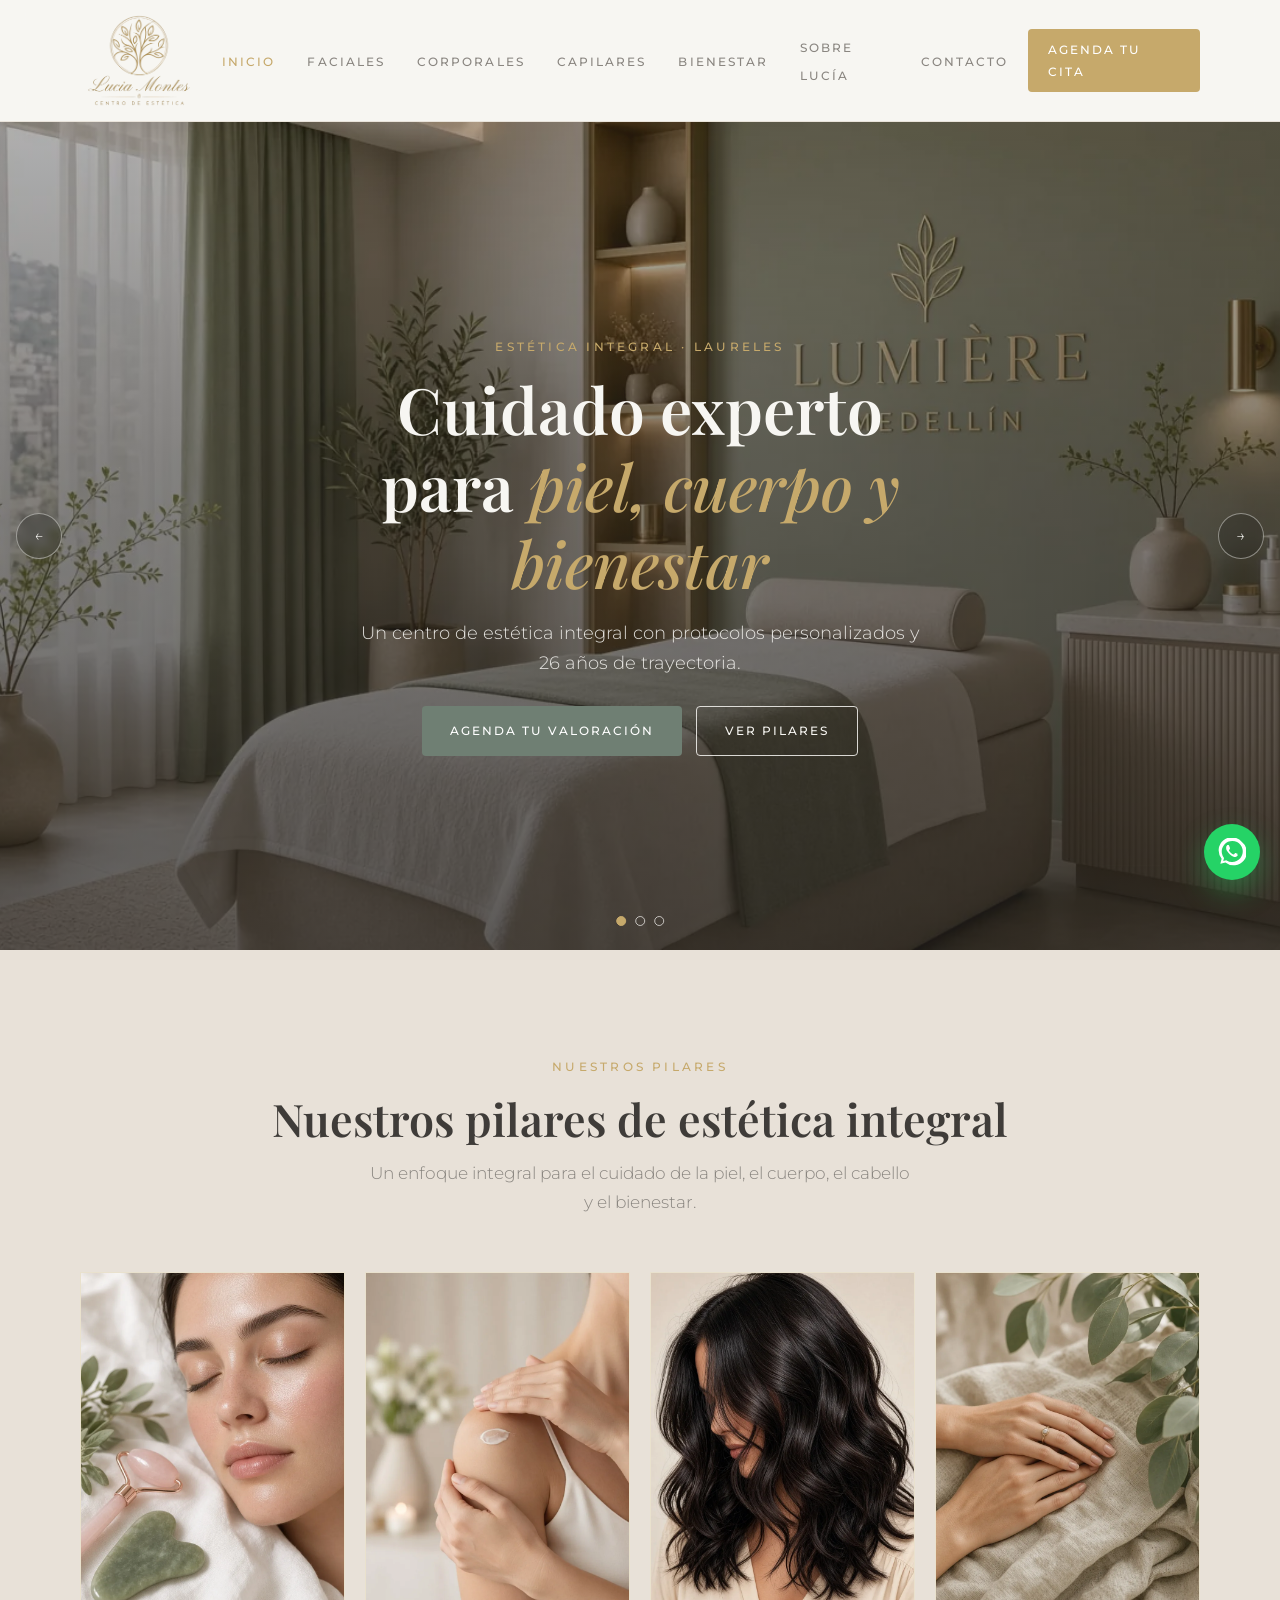
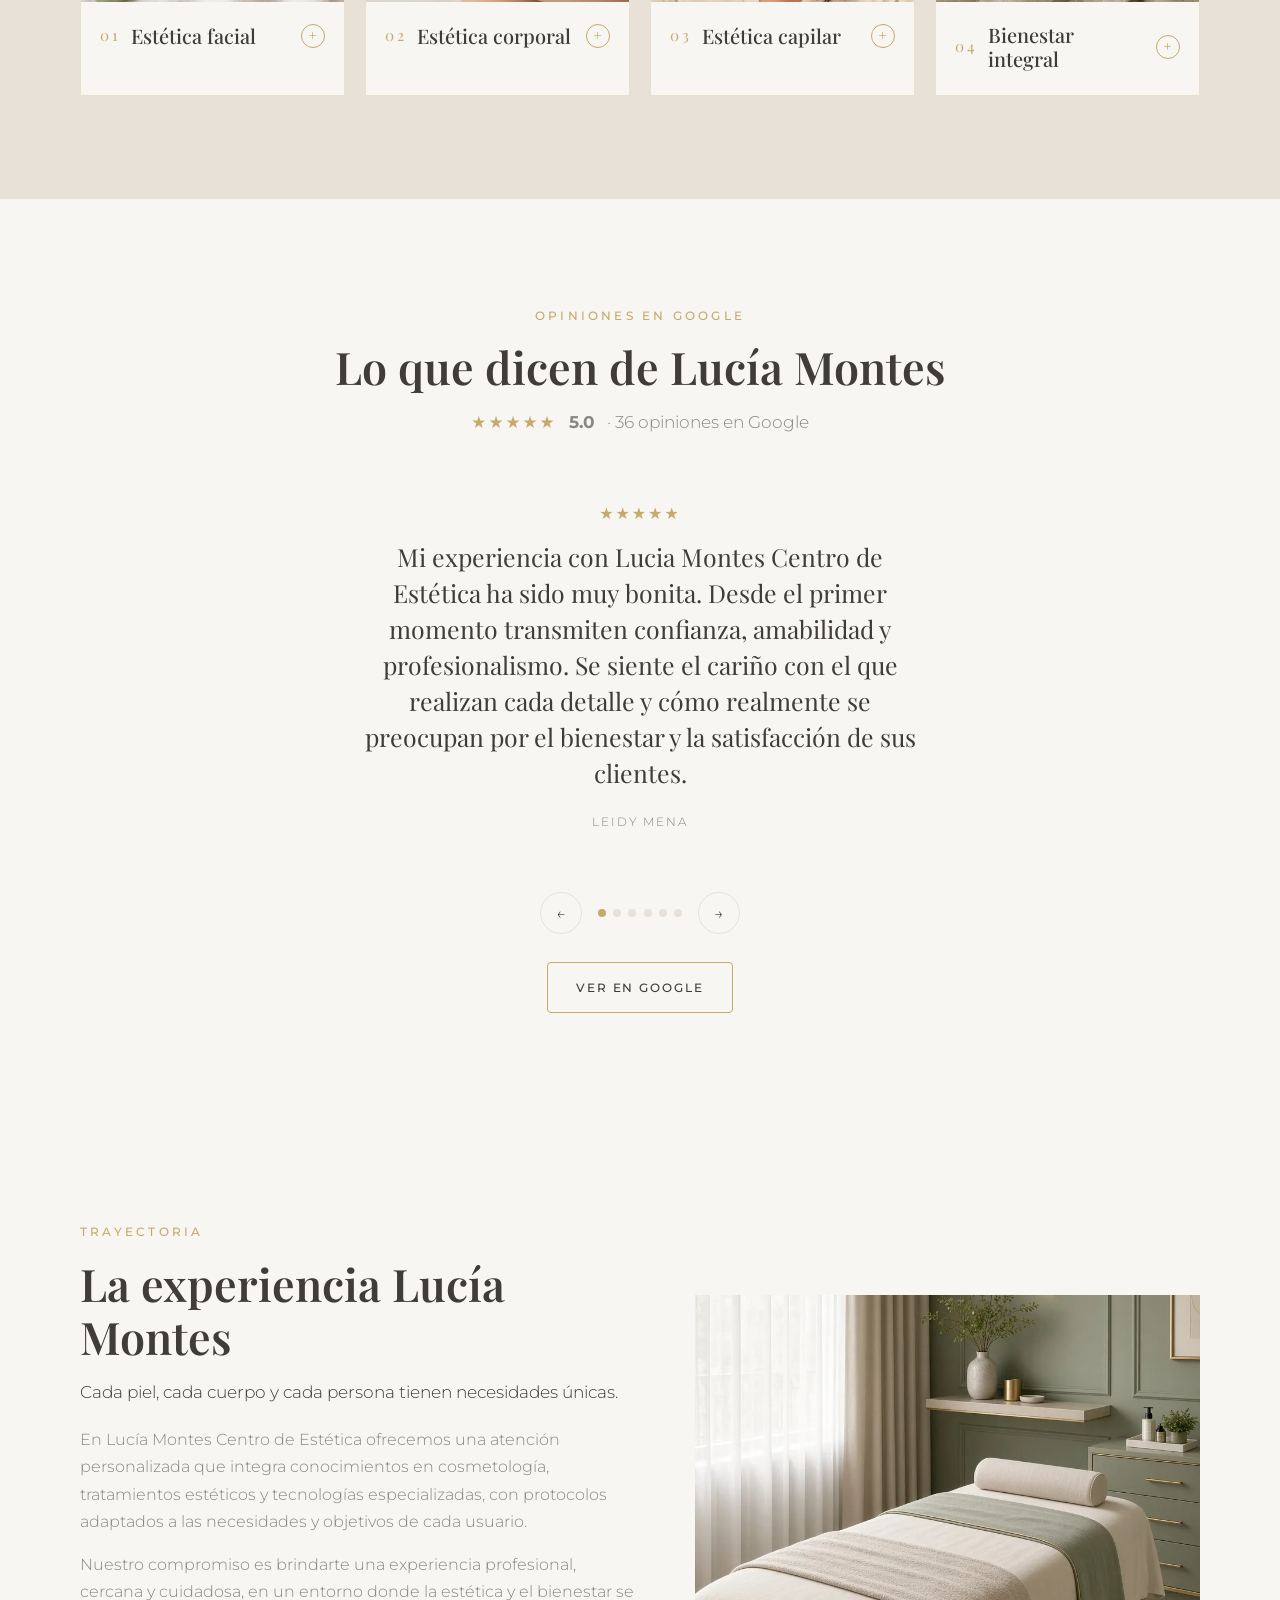
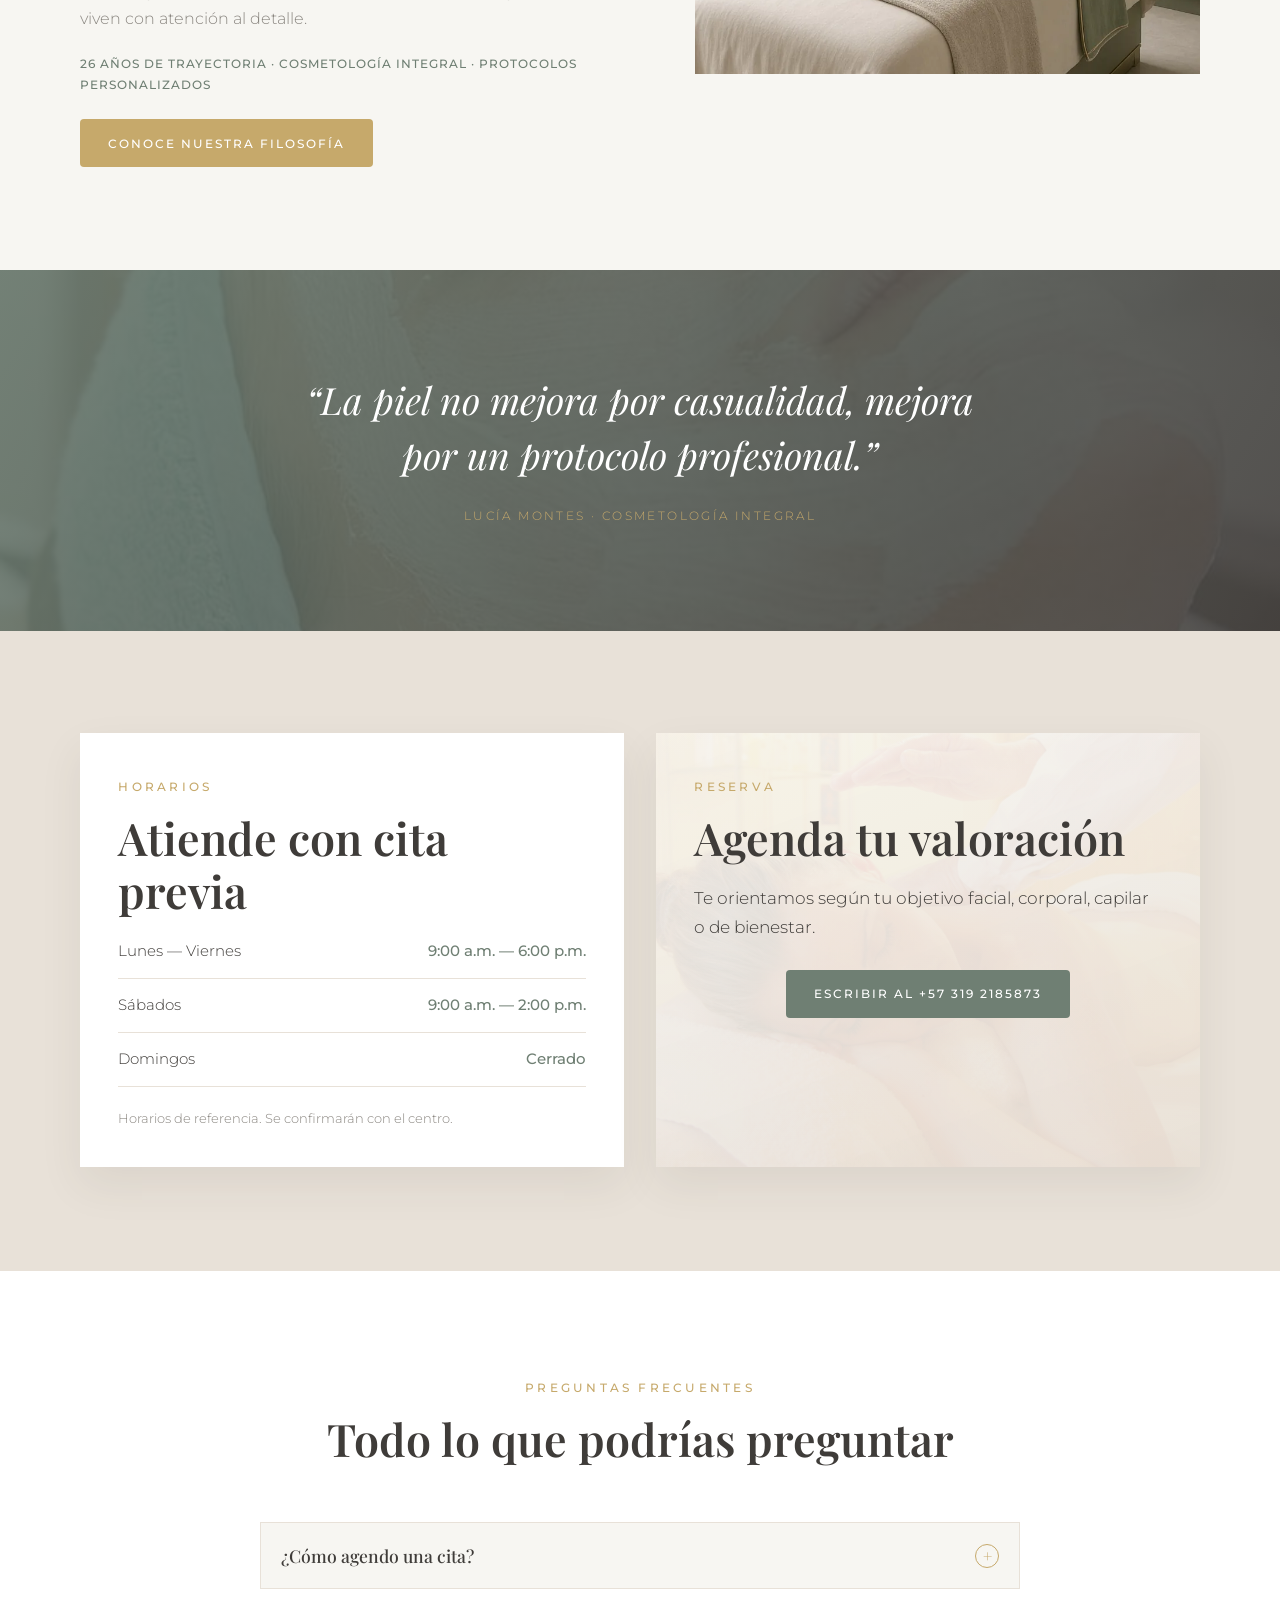
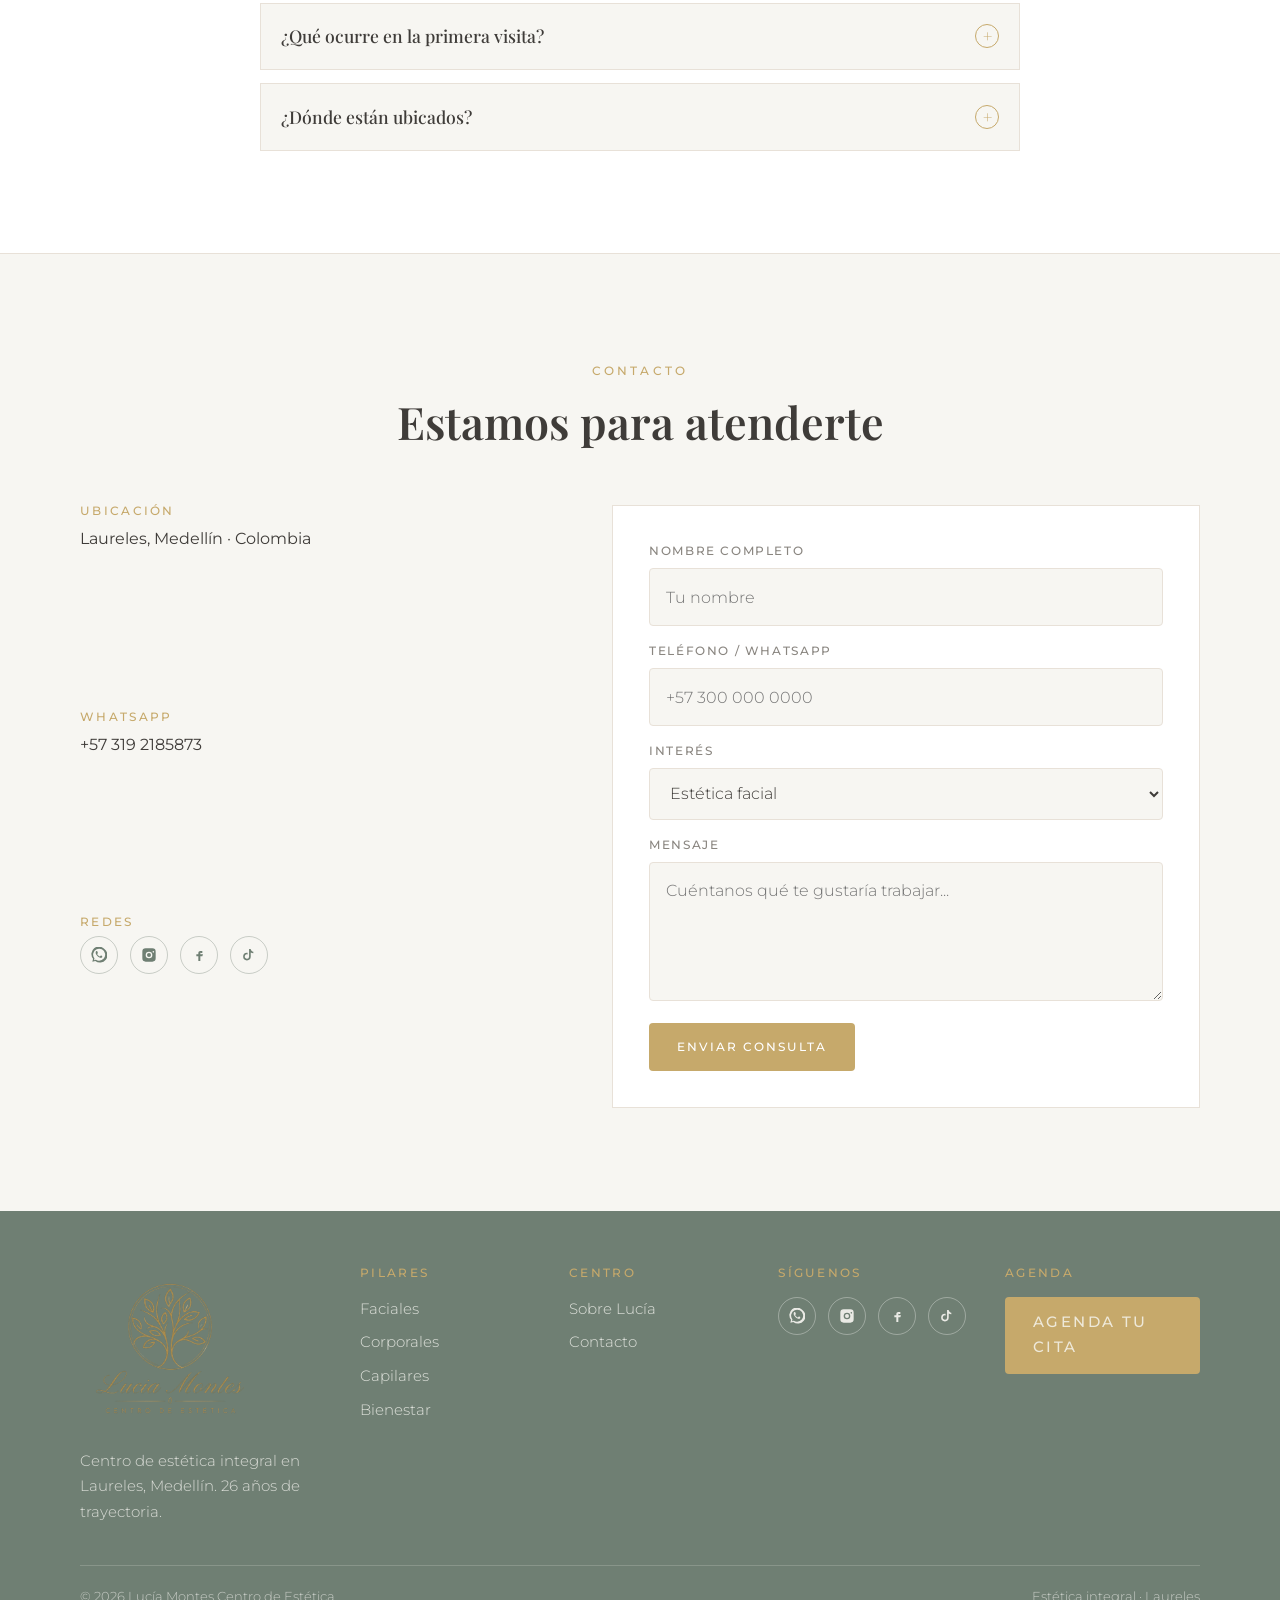
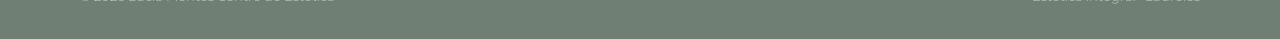
==== commit e27d4672: "Refresh site imagery as WebP and add Lucía’s portrait. Co-authored-by: Cursor <cursoragent@cursor.co" ====
--- a/index.html
+++ b/index.html
@@ -16,7 +16,7 @@
   11. #scrollTop / .wa-flotante → botones fijos
 
   Archivos compartidos: css/styles.css · js/main.js
-  WhatsApp: 573234368397  |  Logo: img/logo-transparente.png
+  WhatsApp: 573192185873  |  Logo: img/logo-transparente.webp
 -->
 <html lang="es">
 <head>
@@ -28,7 +28,7 @@
   <link rel="preconnect" href="https://fonts.gstatic.com" crossorigin>
   <link href="https://fonts.googleapis.com/css2?family=Montserrat:wght@300;400;500;600&family=Playfair+Display:ital,wght@0,500;0,600;1,500;1,600&display=swap" rel="stylesheet">
   <link rel="stylesheet" href="css/styles.css">
-  <link rel="icon" href="img/logo-icon.png">
+  <link rel="icon" href="img/logo-icon.webp">
 </head>
 <body>
   <div class="preloader" id="preloader" aria-hidden="true">
@@ -46,7 +46,7 @@
   <header class="site-header" id="siteHeader">
     <div class="contenedor nav-barra">
       <a class="logo" href="index.html" aria-label="Lucía Montes Centro de Estética">
-        <img src="img/logo-transparente.png" alt="Lucía Montes Centro de Estética">
+        <img src="img/logo-transparente.webp" alt="Lucía Montes Centro de Estética">
       </a>
 
       <button class="nav-toggle" id="navToggle" aria-label="Abrir menú" aria-expanded="false" aria-controls="navMenu">
@@ -65,7 +65,7 @@
         </ul>
       </nav>
 
-      <a class="btn btn-primario nav-cta" href="https://wa.me/573234368397?text=Hola%2C%20quiero%20agendar%20una%20cita" target="_blank" rel="noopener">Agenda tu cita</a>
+      <a class="btn btn-primario nav-cta" href="https://wa.me/573192185873?text=Hola%2C%20quiero%20agendar%20una%20cita" target="_blank" rel="noopener">Agenda tu cita</a>
     </div>
   </header>
 
@@ -74,21 +74,21 @@
       <div class="carrusel" data-carrusel>
         <div class="carrusel-track">
           <article class="carrusel-slide is-active">
-            <img src="img/carousel-1.jpg" alt="Estética integral Lucía Montes">
+            <img src="img/carousel-1.webp" alt="Estética integral Lucía Montes">
             <div class="carrusel-overlay">
               <div class="carrusel-contenido">
                 <span class="eyebrow eyebrow-claro">Estética integral · Laureles</span>
                 <h1>Cuidado experto para <em>piel, cuerpo y bienestar</em></h1>
                 <p>Un centro de estética integral con protocolos personalizados y 26 años de trayectoria.</p>
                 <div class="hero-acciones">
-                  <a class="btn btn-whatsapp" href="https://wa.me/573234368397?text=Hola%2C%20quiero%20agendar%20una%20valoraci%C3%B3n" target="_blank" rel="noopener">Agenda tu valoración</a>
+                  <a class="btn btn-whatsapp" href="https://wa.me/573192185873?text=Hola%2C%20quiero%20agendar%20una%20valoraci%C3%B3n" target="_blank" rel="noopener">Agenda tu valoración</a>
                   <a class="btn btn-claro" href="#pilares">Ver pilares</a>
                 </div>
               </div>
             </div>
           </article>
           <article class="carrusel-slide">
-            <img src="img/carousel-2.jpg" alt="Estética facial">
+            <img src="img/carousel-2.webp" alt="Estética facial">
             <div class="carrusel-overlay">
               <div class="carrusel-contenido">
                 <span class="eyebrow eyebrow-claro">Estética facial</span>
@@ -101,7 +101,7 @@
             </div>
           </article>
           <article class="carrusel-slide">
-            <img src="img/carousel-3.jpg" alt="Estética corporal">
+            <img src="img/carousel-3.webp" alt="Estética corporal">
             <div class="carrusel-overlay">
               <div class="carrusel-contenido">
                 <span class="eyebrow eyebrow-claro">Estética corporal</span>
@@ -136,7 +136,7 @@
         <div class="pilares-grid">
                     <article class="pilar revelar" data-pilar>
             <figure class="img-zoom">
-              <img src="img/service-2.jpg" alt="Estética facial">
+              <img src="img/service-2.webp" alt="Estética facial">
             </figure>
             <div class="pilar-body">
               <button type="button" class="pilar-toggle" aria-expanded="false">
@@ -154,7 +154,7 @@
 
                     <article class="pilar revelar" data-pilar>
             <figure class="img-zoom">
-              <img src="img/service-3.jpg" alt="Estética corporal">
+              <img src="img/service-3.webp" alt="Estética corporal">
             </figure>
             <div class="pilar-body">
               <button type="button" class="pilar-toggle" aria-expanded="false">
@@ -172,7 +172,7 @@
 
                     <article class="pilar revelar" data-pilar>
             <figure class="img-zoom">
-              <img src="img/service-5.jpg" alt="Estética capilar">
+              <img src="img/service-5.webp" alt="Estética capilar">
             </figure>
             <div class="pilar-body">
               <button type="button" class="pilar-toggle" aria-expanded="false">
@@ -190,7 +190,7 @@
 
                     <article class="pilar revelar" data-pilar>
             <figure class="img-zoom">
-              <img src="img/opening.jpg" alt="Bienestar integral">
+              <img src="img/opening.webp" alt="Bienestar integral">
             </figure>
             <div class="pilar-body">
               <button type="button" class="pilar-toggle" aria-expanded="false">
@@ -307,7 +307,7 @@
           <a class="btn btn-primario" href="sobre-lucia.html">Conoce nuestra filosofía</a>
         </div>
         <figure class="experiencia-foto revelar img-zoom">
-          <img src="img/about.jpg" alt="Espacio Lucía Montes Centro de Estética">
+          <img src="img/about.webp" alt="Espacio Lucía Montes Centro de Estética">
         </figure>
       </div>
     </section>
@@ -340,7 +340,7 @@
           <h2>Agenda tu valoración</h2>
           <p class="lead">Te orientamos según tu objetivo facial, corporal, capilar o de bienestar.</p>
           <div class="hero-acciones">
-            <a class="btn btn-whatsapp" href="https://wa.me/573234368397?text=Hola%2C%20quiero%20agendar%20una%20valoraci%C3%B3n" target="_blank" rel="noopener">Escribir al +57 323 4368397</a>
+            <a class="btn btn-whatsapp" href="https://wa.me/573192185873?text=Hola%2C%20quiero%20agendar%20una%20valoraci%C3%B3n" target="_blank" rel="noopener">Escribir al +57 319 2185873</a>
           </div>
         </div>
       </div>
@@ -360,7 +360,7 @@
               <span class="faq-icon" aria-hidden="true">+</span>
             </button>
             <div class="faq-body">
-              <p>Escríbenos por WhatsApp al +57 323 4368397. Te guiamos según tu objetivo y confirmamos disponibilidad.</p>
+              <p>Escríbenos por WhatsApp al +57 319 2185873. Te guiamos según tu objetivo y confirmamos disponibilidad.</p>
             </div>
           </article>
           <article class="faq-item">
@@ -400,12 +400,12 @@
             </div>
             <div class="dato">
               <h3>WhatsApp</h3>
-              <p><a href="https://wa.me/573234368397" target="_blank" rel="noopener">+57 323 4368397</a></p>
+              <p><a href="https://wa.me/573192185873" target="_blank" rel="noopener">+57 319 2185873</a></p>
             </div>
             <div class="dato">
               <h3>Redes</h3>
               <div class="redes redes-contacto">
-                <a href="https://wa.me/573234368397" target="_blank" rel="noopener" aria-label="WhatsApp">
+                <a href="https://wa.me/573192185873" target="_blank" rel="noopener" aria-label="WhatsApp">
                   <svg viewBox="0 0 24 24" aria-hidden="true"><path d="M20.5 3.5A11 11 0 0 0 3.1 17.7L2 22l4.4-1.1A11 11 0 1 0 20.5 3.5zm-8.5 17a9 9 0 0 1-4.6-1.3l-.3-.2-2.6.7.7-2.5-.2-.3a9 9 0 1 1 7 3.6zm5-6.7c-.3-.1-1.6-.8-1.9-.9s-.4-.1-.6.1-.7.9-.8 1-.3.2-.6.1a7.4 7.4 0 0 1-2.2-1.4 8.2 8.2 0 0 1-1.5-1.9c-.2-.3 0-.4.1-.6l.5-.6c.1-.2.2-.3.3-.5s0-.4 0-.5-.6-1.5-.8-2-.4-.5-.6-.5h-.5c-.2 0-.5.1-.7.3a2.3 2.3 0 0 0-.7 1.7c0 1 0 1.9.8 3a13 13 0 0 0 2.5 3 11.7 11.7 0 0 0 3.5 2.1c.5.2.9.2 1.2.1a2.5 2.5 0 0 0 1.7-1.1c.2-.3.2-.6.1-.8l-.5-.2z"/></svg>
                 </a>
                 <a href="https://www.instagram.com/luciamontes.cosmetologa/" target="_blank" rel="noopener" aria-label="Instagram">
@@ -457,7 +457,7 @@
     <div class="contenedor">
       <div class="footer-grid">
         <div class="footer-brand">
-          <img src="img/logo-transparente.png" alt="Lucía Montes">
+          <img src="img/logo-transparente.webp" alt="Lucía Montes">
           <p>Centro de estética integral en Laureles, Medellín. 26 años de trayectoria.</p>
         </div>
         <div>
@@ -475,7 +475,7 @@
         <div>
           <h3>Síguenos</h3>
           <div class="redes">
-            <a href="https://wa.me/573234368397" target="_blank" rel="noopener" aria-label="WhatsApp">
+            <a href="https://wa.me/573192185873" target="_blank" rel="noopener" aria-label="WhatsApp">
               <svg viewBox="0 0 24 24" aria-hidden="true"><path d="M20.5 3.5A11 11 0 0 0 3.1 17.7L2 22l4.4-1.1A11 11 0 1 0 20.5 3.5zm-8.5 17a9 9 0 0 1-4.6-1.3l-.3-.2-2.6.7.7-2.5-.2-.3a9 9 0 1 1 7 3.6zm5-6.7c-.3-.1-1.6-.8-1.9-.9s-.4-.1-.6.1-.7.9-.8 1-.3.2-.6.1a7.4 7.4 0 0 1-2.2-1.4 8.2 8.2 0 0 1-1.5-1.9c-.2-.3 0-.4.1-.6l.5-.6c.1-.2.2-.3.3-.5s0-.4 0-.5-.6-1.5-.8-2-.4-.5-.6-.5h-.5c-.2 0-.5.1-.7.3a2.3 2.3 0 0 0-.7 1.7c0 1 0 1.9.8 3a13 13 0 0 0 2.5 3 11.7 11.7 0 0 0 3.5 2.1c.5.2.9.2 1.2.1a2.5 2.5 0 0 0 1.7-1.1c.2-.3.2-.6.1-.8l-.5-.2z"/></svg>
             </a>
             <a href="https://www.instagram.com/luciamontes.cosmetologa/" target="_blank" rel="noopener" aria-label="Instagram">
@@ -491,7 +491,7 @@
         </div>
         <div>
           <h3>Agenda</h3>
-          <a class="btn btn-primario" href="https://wa.me/573234368397?text=Hola%2C%20quiero%20agendar%20una%20cita" target="_blank" rel="noopener" style="margin-top:0.35rem;">Agenda tu cita</a>
+          <a class="btn btn-primario" href="https://wa.me/573192185873?text=Hola%2C%20quiero%20agendar%20una%20cita" target="_blank" rel="noopener" style="margin-top:0.35rem;">Agenda tu cita</a>
         </div>
       </div>
       <div class="footer-copy">
@@ -502,7 +502,7 @@
   </footer>
 
   <button class="scroll-top" id="scrollTop" type="button" aria-label="Volver arriba">↑</button>
-  <a class="wa-flotante" href="https://wa.me/573234368397" target="_blank" rel="noopener" aria-label="Chatear por WhatsApp">
+  <a class="wa-flotante" href="https://wa.me/573192185873" target="_blank" rel="noopener" aria-label="Chatear por WhatsApp">
     <svg viewBox="0 0 24 24" aria-hidden="true"><path d="M20.5 3.5A11 11 0 0 0 3.1 17.7L2 22l4.4-1.1A11 11 0 1 0 20.5 3.5zm-8.5 17a9 9 0 0 1-4.6-1.3l-.3-.2-2.6.7.7-2.5-.2-.3a9 9 0 1 1 7 3.6zm5-6.7c-.3-.1-1.6-.8-1.9-.9s-.4-.1-.6.1-.7.9-.8 1-.3.2-.6.1a7.4 7.4 0 0 1-2.2-1.4 8.2 8.2 0 0 1-1.5-1.9c-.2-.3 0-.4.1-.6l.5-.6c.1-.2.2-.3.3-.5s0-.4 0-.5-.6-1.5-.8-2-.4-.5-.6-.5h-.5c-.2 0-.5.1-.7.3a2.3 2.3 0 0 0-.7 1.7c0 1 0 1.9.8 3a13 13 0 0 0 2.5 3 11.7 11.7 0 0 0 3.5 2.1c.5.2.9.2 1.2.1a2.5 2.5 0 0 0 1.7-1.1c.2-.3.2-.6.1-.8l-.5-.2z"/></svg>
   </a>
 
